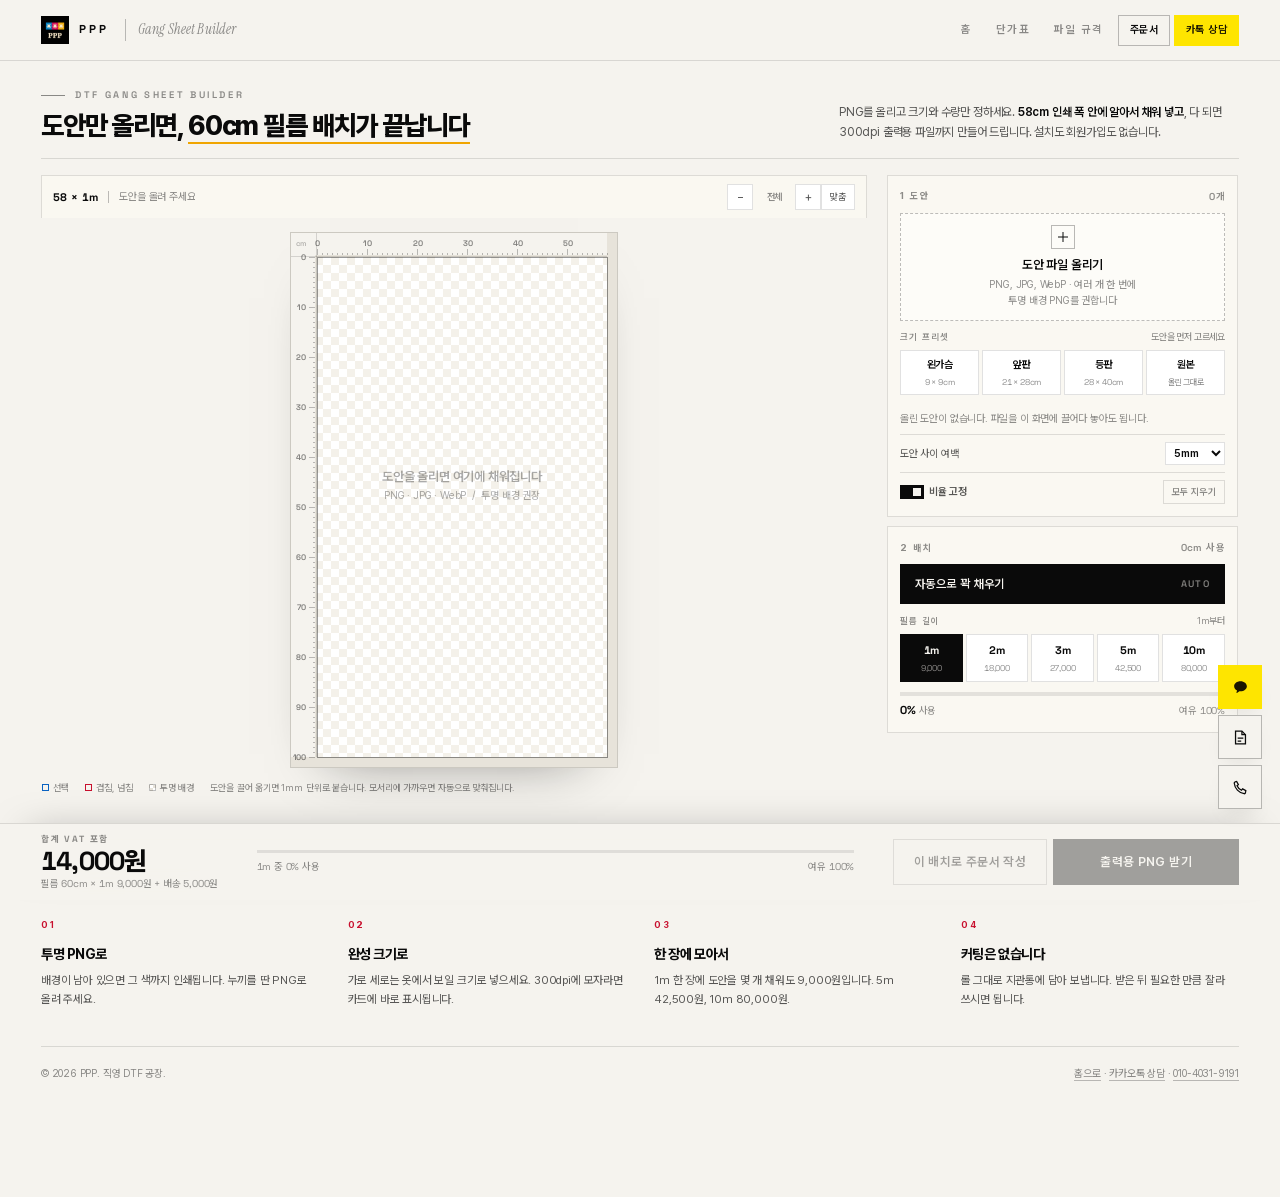
==== builder.html @ 61d05943 "PPP 홈페이지와 60cm 갱시트 빌더" ====
<!DOCTYPE html>
<html lang="ko">
<head>
<meta charset="utf-8">
<meta name="viewport" content="width=device-width, initial-scale=1, viewport-fit=cover">
<title>PPP 갱시트 빌더 | 도안 올리고 60cm × 1m DTF 갱시트 바로 만들기</title>
<meta name="description" content="도안 PNG를 올리면 60cm 풀폭 1m 안에 자동으로 채워 배치하고, 300dpi 출력용 파일까지 바로 만들어 줍니다. 설치도 회원가입도 없이 브라우저에서 끝납니다.">
<meta name="theme-color" content="#F5F3EE">
<meta property="og:title" content="PPP 갱시트 빌더 | 도안만 올리면 60cm 필름 배치가 끝납니다">
<meta property="og:description" content="60cm × 1m 갱시트를 브라우저에서 직접 배치하고 300dpi 출력 파일로 내려받으세요.">
<meta property="og:type" content="website">
<link rel="stylesheet" href="assets/fonts.css">
<link rel="stylesheet" href="assets/order.css">
<style>
@font-face{
  font-family:'Pretendard Variable';
  src:url('assets/PretendardVariable.woff2') format('woff2-variations');
  font-weight:45 920;font-style:normal;font-display:swap;
}
:root{
  --ink:#0A0A0A;
  --paper:#F5F3EE;
  --card:#FAF8F2;
  --ink-70:rgba(10,10,10,.68);
  --ink-50:rgba(10,10,10,.46);
  --ink-30:rgba(10,10,10,.28);
  --line:rgba(10,10,10,.12);
  --line-strong:rgba(10,10,10,.26);
  --blue:#0A63C2;
  --red:#C8102E;
  --yellow:#F0A500;
  --ok:#17B26A;
  --pad:clamp(16px,3.2vw,44px);
}
*{box-sizing:border-box}
html{-webkit-text-size-adjust:100%}
body{
  margin:0;background:var(--paper);color:var(--ink);
  font-family:"Pretendard Variable",Pretendard,"Noto Sans KR","Apple SD Gothic Neo",-apple-system,BlinkMacSystemFont,system-ui,sans-serif;
  font-weight:400;font-size:15.5px;line-height:1.7;letter-spacing:-.012em;
  word-break:keep-all;overflow-wrap:break-word;-webkit-font-smoothing:antialiased;
  padding-bottom:96px;
}
img{max-width:100%;display:block}
a{color:inherit;text-decoration:none}
button{font:inherit;color:inherit;background:none;border:0;cursor:pointer;padding:0}
h1,h2,h3,h4,p,dl,dd,figure{margin:0}
::selection{background:var(--yellow);color:var(--ink)}
.wrap{width:100%;max-width:1560px;margin:0 auto;padding-inline:var(--pad)}
.mono{font-variant-numeric:tabular-nums;font-feature-settings:"tnum" 1}

/* ---------- header ---------- */
.hd{position:sticky;top:0;z-index:50;background:rgba(245,243,238,.94);backdrop-filter:blur(20px) saturate(150%);border-bottom:1px solid var(--line)}
.hd-in{display:flex;align-items:center;gap:14px;height:60px}
.brand{display:flex;align-items:center;gap:10px;flex:0 0 auto}
.brand img{width:28px;height:28px}
.brand b{font-size:11.5px;font-weight:700;letter-spacing:.22em}
.brand .tag{font-size:9.5px;font-weight:600;letter-spacing:.22em;text-transform:uppercase;color:var(--ink-50);padding-left:12px;margin-left:6px;border-left:1px solid var(--line-strong)}
.hd-nav{margin-left:auto;display:flex;align-items:center;gap:4px}
.hd-nav a.nv{font-size:11px;font-weight:600;letter-spacing:.12em;color:var(--ink-50);padding:8px 10px;transition:color .15s}
.hd-nav a.nv:hover{color:var(--ink)}
.btn{display:inline-flex;align-items:center;justify-content:center;gap:7px;height:40px;padding:0 17px;font-size:12px;font-weight:600;letter-spacing:.03em;border:1px solid transparent;background:none;transition:background .18s,border-color .18s,color .18s,transform .12s;white-space:nowrap}
.btn:active{transform:translateY(1px)}
.btn-dark{background:var(--ink);color:var(--paper)}
.btn-dark:hover{background:#26262a}
.btn-line{border-color:var(--line-strong)}
.btn-line:hover{border-color:var(--ink)}
.btn-kakao{background:#FEE500;color:#191600}
.btn-kakao:hover{filter:brightness(.96)}
.btn-sm{height:31px;padding:0 11px;font-size:10.5px;letter-spacing:.04em}
.btn[disabled]{opacity:.36;cursor:not-allowed}
.btn[disabled]:hover{background:var(--ink)}

/* ---------- head ---------- */
.bld{padding-block:clamp(14px,2.2vw,26px) 0}
.bld-head{display:grid;grid-template-columns:minmax(0,1fr) minmax(0,400px);gap:clamp(14px,2vw,40px);align-items:end;padding-bottom:clamp(10px,1.4vw,16px);border-bottom:1px solid var(--line)}
.bh-r{font-size:12px;line-height:1.6;color:var(--ink-70)}
.bh-r b{font-weight:600;color:var(--ink)}
.eyebrow{display:flex;align-items:center;gap:10px;font-size:9.5px;font-weight:600;letter-spacing:.26em;text-transform:uppercase;color:var(--ink-50)}
.eyebrow::before{content:"";width:24px;height:1px;background:var(--ink-50)}
h1{font-size:clamp(20px,2.1vw,28px);line-height:1.18;letter-spacing:-.042em;font-weight:800;margin-top:7px}
h1 em{font-style:normal;border-bottom:2px solid var(--yellow);padding-bottom:1px}

/* meta strip */
.facts{display:flex;flex-wrap:wrap;gap:0;border-bottom:1px solid var(--line)}
.facts div{padding:7px 20px 7px 0;margin-right:20px;border-right:1px solid var(--line);display:flex;align-items:baseline;gap:7px}
.facts div:last-child{border-right:0;margin-right:0;padding-right:0}
.facts dt{font-size:9px;font-weight:600;letter-spacing:.18em;text-transform:uppercase;color:var(--ink-50)}
.facts dd{font-size:11.5px;font-weight:600;letter-spacing:-.01em}

/* ---------- grid ---------- */
.bld-grid{display:grid;grid-template-columns:minmax(0,1fr) 352px;gap:clamp(12px,1.6vw,22px);padding-top:clamp(10px,1.4vw,16px);align-items:start}

/* ---------- rail ---------- */
.rail{position:sticky;top:70px;max-height:calc(100vh - 156px);overflow-y:auto;overscroll-behavior:contain;display:grid;gap:9px;padding-right:1px;scrollbar-width:thin}
.rail::-webkit-scrollbar{width:4px}
.rail::-webkit-scrollbar-thumb{background:var(--line-strong)}
.card{background:var(--card);border:1px solid var(--line);padding:12px}
.card-h{display:flex;align-items:center;justify-content:space-between;gap:8px;margin-bottom:8px}
.card-h h2{font-size:9.5px;font-weight:700;letter-spacing:.22em;text-transform:uppercase;color:var(--ink-50)}
.card-h .n{font-size:10px;font-weight:600;color:var(--ink-50);letter-spacing:.04em;font-variant-numeric:tabular-nums}

/* dropzone */
.drop{display:block;border:1px dashed var(--line-strong);background:rgba(255,255,255,.45);padding:11px 12px;text-align:center;cursor:pointer;transition:border-color .18s,background .18s}
.drop:hover,.drop.over{border-color:var(--ink);background:#fff}
.drop .ico{width:24px;height:24px;margin:0 auto 5px;position:relative;border:1px solid var(--ink-30)}
.drop .ico::before,.drop .ico::after{content:"";position:absolute;background:var(--ink)}
.drop .ico::before{left:50%;top:6px;bottom:6px;width:1px;transform:translateX(-50%)}
.drop .ico::after{top:50%;left:6px;right:6px;height:1px;transform:translateY(-50%)}
.drop b{display:block;font-size:12.5px;font-weight:600;letter-spacing:-.015em}
.drop span{display:block;font-size:10.5px;color:var(--ink-50);margin-top:2px;line-height:1.5}

/* presets */
.presets{margin-top:8px}
.presets .pl{display:flex;align-items:center;justify-content:space-between;margin-bottom:5px}
.presets .pl span{font-size:9px;font-weight:600;letter-spacing:.14em;text-transform:uppercase;color:var(--ink-50)}
.presets .pl em{font-style:normal;font-size:9.5px;color:var(--ink-50)}
.pgrid{display:grid;grid-template-columns:repeat(4,1fr);gap:3px}
.pbtn{border:1px solid var(--line);background:#fff;padding:5px 3px;text-align:center;transition:border-color .15s,background .15s,color .15s}
.pbtn:hover{border-color:var(--ink)}
.pbtn b{display:block;font-size:10.5px;font-weight:600;letter-spacing:-.03em}
.pbtn em{display:block;font-style:normal;font-size:8.5px;color:var(--ink-50);font-variant-numeric:tabular-nums;margin-top:1px;letter-spacing:-.02em}
.pbtn[aria-pressed="true"]{border-color:var(--ink);background:var(--ink);color:var(--paper)}
.pbtn[aria-pressed="true"] em{color:rgba(245,243,238,.55)}

/* item list */
.items{display:grid;gap:5px;margin-top:8px}
.it{border:1px solid var(--line);background:#fff;padding:6px;display:grid;grid-template-columns:42px minmax(0,1fr);gap:7px;cursor:pointer;transition:border-color .15s,box-shadow .15s}
.it:hover{border-color:var(--line-strong)}
.it.on{border-color:var(--ink);box-shadow:inset 0 0 0 1px var(--ink)}
.it-thumb{width:42px;height:42px;border:1px solid var(--line);display:grid;place-items:center;overflow:hidden;background-color:#fff;background-image:
  linear-gradient(45deg,#F1EEE7 25%,transparent 25%,transparent 75%,#F1EEE7 75%),
  linear-gradient(45deg,#F1EEE7 25%,#fff 25%,#fff 75%,#F1EEE7 75%);
  background-size:10px 10px;background-position:0 0,5px 5px}
.it-thumb img{max-width:100%;max-height:100%;object-fit:contain}
.it-body{min-width:0}
.it-name{display:flex;align-items:center;gap:5px;min-width:0}
.it-name b{font-size:11.5px;font-weight:600;white-space:nowrap;overflow:hidden;text-overflow:ellipsis;min-width:0;letter-spacing:-.015em}
.dpi{flex:0 0 auto;font-size:8.5px;font-weight:700;letter-spacing:.02em;padding:1px 3px;font-variant-numeric:tabular-nums}
.dpi.g{background:rgba(23,178,106,.13);color:#0B7A47}
.dpi.y{background:rgba(240,165,0,.18);color:#7A5200}
.dpi.r{background:rgba(200,16,46,.1);color:#9C0C24}
.it-row{display:flex;align-items:center;gap:3px;margin-top:4px}
.nf{width:38px;height:20px;border:0;border-bottom:1px dashed var(--line-strong);background:transparent;text-align:center;font:inherit;font-size:11px;font-weight:600;font-variant-numeric:tabular-nums;color:var(--ink);padding:0;-moz-appearance:textfield;transition:border-color .15s,background .15s}
.nf:focus{outline:0;border-bottom:1px solid var(--ink);background:#fff}
.nf::-webkit-outer-spin-button,.nf::-webkit-inner-spin-button{-webkit-appearance:none;margin:0}
.it-row .u{font-size:8.5px;color:var(--ink-50);margin:0 1px}
.it-row .x{font-size:9px;color:var(--ink-30);margin:0 2px}
.ib{width:22px;height:22px;display:grid;place-items:center;color:var(--ink-50);font-size:12px;line-height:1;transition:color .15s}
.ib:hover{color:var(--ink)}
.qs{display:inline-flex;align-items:center;margin-left:auto;border:1px solid var(--line);background:#fff}
.qs button{width:20px;height:20px;display:grid;place-items:center;color:var(--ink-50);font-size:12px;line-height:1}
.qs button:hover{color:var(--ink);background:var(--paper)}
.qs .nf{width:24px;border:0;height:20px;border-radius:0}
.it-del{color:var(--ink-30);font-size:13px;line-height:1;margin-left:4px;transition:color .15s}
.it-del:hover{color:var(--red)}
.empty-none{font-size:10.5px;color:var(--ink-50);line-height:1.55;margin-top:8px}

/* settings row */
.srow{display:flex;align-items:center;justify-content:space-between;gap:8px;margin-top:7px;padding-top:7px;border-top:1px solid var(--line);font-size:10.5px;color:var(--ink-70)}
.srow select{font:inherit;font-size:10.5px;font-weight:600;border:1px solid var(--line);background:#fff;padding:3px 4px;color:var(--ink)}
.sw{display:inline-flex;align-items:center;gap:5px;font-size:10.5px;font-weight:600;color:var(--ink-70);cursor:pointer;user-select:none}
.sw input{appearance:none;width:24px;height:14px;border:1px solid var(--line-strong);background:#fff;position:relative;cursor:pointer;transition:background .18s,border-color .18s;margin:0}
.sw input::after{content:"";position:absolute;left:2px;top:2px;width:8px;height:8px;background:var(--ink-30);transition:transform .18s,background .18s}
.sw input:checked{border-color:var(--ink);background:var(--ink)}
.sw input:checked::after{background:var(--paper);transform:translateX(10px)}

/* nest */
.act{display:grid;gap:5px}
.act .btn{width:100%;height:40px;font-size:12px}
.btn-nest{background:var(--ink);color:var(--paper);justify-content:space-between;padding:0 14px}
.btn-nest:hover{background:#26262a}
.btn-nest span{font-size:9.5px;font-weight:600;letter-spacing:.14em;color:rgba(245,243,238,.5)}
.alert{border-left:2px solid var(--red);background:rgba(200,16,46,.05);padding:7px 9px;font-size:10.5px;line-height:1.5;color:var(--ink-70);margin-top:7px;display:none}
.alert.on{display:block}
.alert b{color:var(--red);font-weight:700}

/* length */
.lens-h{display:flex;align-items:baseline;justify-content:space-between;margin:9px 0 5px}
.lens-h span{font-size:9px;font-weight:600;letter-spacing:.14em;text-transform:uppercase;color:var(--ink-50)}
.lens-h em{font-style:normal;font-size:9.5px;color:var(--ink-50)}
.lens{display:grid;grid-template-columns:repeat(5,1fr);gap:3px}
.len{border:1px solid var(--line);background:#fff;padding:6px 1px 5px;text-align:center;transition:border-color .15s,background .15s,color .15s;position:relative}
.len:hover{border-color:var(--ink)}
.len b{display:block;font-size:11px;font-weight:700;letter-spacing:-.02em}
.len em{display:block;font-style:normal;font-size:8.5px;color:var(--ink-50);margin-top:1px;font-variant-numeric:tabular-nums;letter-spacing:-.02em}
.len[aria-pressed="true"]{border-color:var(--ink);background:var(--ink);color:var(--paper)}
.len[aria-pressed="true"] em{color:rgba(245,243,238,.55)}
.len .dot{position:absolute;top:3px;right:3px;width:4px;height:4px;background:var(--blue);display:none}
.len.rec .dot{display:block}
.len[aria-pressed="true"] .dot{background:#8CC0F5}

/* gauge */
.gauge{margin-top:10px}
.gauge .bar{height:4px;background:rgba(10,10,10,.09);position:relative;overflow:hidden}
.gauge .bar i{position:absolute;left:0;top:0;bottom:0;background:var(--ink);transition:width .35s cubic-bezier(.2,.7,.2,1),background .3s}
.gauge .bar i.warn{background:var(--red)}
.gauge .lb{display:flex;justify-content:space-between;align-items:baseline;margin-top:5px;font-size:10px;color:var(--ink-50);font-variant-numeric:tabular-nums}
.gauge .lb b{font-size:11.5px;font-weight:700;color:var(--ink);letter-spacing:-.01em}

/* ---------- stage ---------- */
.stage-col{min-width:0}
.stage-bar{display:flex;align-items:center;gap:10px;padding:8px 11px;border:1px solid var(--line);border-bottom:0;background:rgba(250,248,242,.94);flex-wrap:wrap;position:sticky;top:60px;z-index:20;backdrop-filter:blur(12px)}
.stage-bar .dim{font-size:11px;font-weight:700;letter-spacing:.03em;font-variant-numeric:tabular-nums}
.stage-bar .sep{width:1px;height:12px;background:var(--line-strong)}
.stage-bar .sel{font-size:10.5px;color:var(--ink-50);font-variant-numeric:tabular-nums;white-space:nowrap;overflow:hidden;text-overflow:ellipsis;max-width:46%}
.zoom{margin-left:auto;display:flex;align-items:center;gap:0}
.zoom button{width:26px;height:26px;border:1px solid var(--line);background:#fff;font-size:12px;line-height:1;display:grid;place-items:center;color:var(--ink-70);transition:border-color .15s,color .15s}
.zoom button:hover{border-color:var(--ink);color:var(--ink)}
.zoom .zt{font-size:9.5px;font-weight:600;color:var(--ink-50);min-width:42px;text-align:center;font-variant-numeric:tabular-nums}
.zoom .fit{width:auto;padding:0 7px;font-size:9.5px;letter-spacing:.06em}
.stage-band{display:flex;justify-content:center;min-width:0;padding:14px 0 6px}
.stage-wrap{position:relative;border:1px solid var(--line);background:#E7E3DA;overflow:auto;max-height:clamp(360px, calc(100vh - 350px), 780px);max-width:100%;min-width:0;scrollbar-width:thin;box-shadow:0 26px 54px -40px rgba(10,10,10,.55)}
.stage-wrap::-webkit-scrollbar{width:6px;height:6px}
.stage-wrap::-webkit-scrollbar-thumb{background:rgba(10,10,10,.2)}
#cv{display:block;touch-action:none;cursor:default}
.stage-foot{display:flex;gap:16px;flex-wrap:wrap;padding:7px 1px 0;font-size:9.5px;color:var(--ink-50);line-height:1.5;letter-spacing:.01em}
.stage-foot i{display:inline-block;width:7px;height:7px;margin-right:4px;vertical-align:0;border:1.5px solid var(--blue)}
.stage-foot i.b{border-color:var(--red)}
.stage-foot i.c{background-color:#fff;background-image:linear-gradient(45deg,#E7E3DA 25%,transparent 25%,transparent 75%,#E7E3DA 75%),linear-gradient(45deg,#E7E3DA 25%,#fff 25%,#fff 75%,#E7E3DA 75%);background-size:6px 6px;background-position:0 0,3px 3px;border:1px solid var(--line-strong)}

/* ---------- how ---------- */
.how{border-top:1px solid var(--line);margin-top:clamp(24px,3.4vw,44px);padding-block:clamp(22px,3vw,38px)}
.how-grid{display:grid;grid-template-columns:repeat(4,1fr);gap:clamp(14px,2.2vw,34px);margin-top:16px}
.how article .n{font-size:9px;font-weight:700;letter-spacing:.22em;color:var(--red)}
.how h3{font-size:14px;font-weight:700;letter-spacing:-.03em;margin:7px 0 4px}
.how p{font-size:11.5px;color:var(--ink-70);line-height:1.62}
.ft{border-top:1px solid var(--line);padding-block:18px;display:flex;justify-content:space-between;gap:14px;flex-wrap:wrap;font-size:10.5px;color:var(--ink-50)}
.ft a{border-bottom:1px solid var(--line-strong)}

/* ---------- bottom bar ---------- */
.bottombar{position:fixed;left:0;right:0;bottom:0;z-index:60;background:rgba(245,243,238,.96);backdrop-filter:blur(20px) saturate(150%);border-top:1px solid var(--line);box-shadow:0 -14px 40px -30px rgba(10,10,10,.5)}
.bb-in{display:grid;grid-template-columns:auto minmax(140px,1fr) auto;gap:clamp(14px,3vw,44px);align-items:center;height:76px}
.bb-price{display:grid;gap:0;min-width:0}
.bb-price .lbl{font-size:9px;font-weight:700;letter-spacing:.2em;text-transform:uppercase;color:var(--ink-50)}
.bb-price strong{font-size:26px;font-weight:800;letter-spacing:-.045em;line-height:1.05;font-variant-numeric:tabular-nums}
.bb-price .sub{font-size:10px;color:var(--ink-50);font-variant-numeric:tabular-nums;white-space:nowrap;overflow:hidden;text-overflow:ellipsis}
.bb-gauge .bar{height:3px;background:rgba(10,10,10,.09);position:relative;overflow:hidden}
.bb-gauge .bar i{position:absolute;left:0;top:0;bottom:0;background:var(--ink);transition:width .35s cubic-bezier(.2,.7,.2,1),background .3s}
.bb-gauge .bar i.warn{background:var(--red)}
.bb-gauge .lb{display:flex;justify-content:space-between;gap:8px;margin-top:5px;font-size:10px;color:var(--ink-50);font-variant-numeric:tabular-nums}
.bb-gauge .lb b{color:var(--ink);font-weight:700}
.bb-act{display:flex;gap:6px}
.bb-act .btn-up{display:none;border:1px solid var(--line-strong);background:#fff}
.bb-act .btn{height:46px;padding:0 20px;font-size:12.5px}
.bb-act .btn-dark{min-width:186px}

/* toast / veil */
.toast{position:fixed;left:50%;bottom:96px;transform:translate(-50%,14px);background:var(--ink);color:var(--paper);font-size:12px;font-weight:600;padding:10px 18px;opacity:0;pointer-events:none;transition:opacity .22s,transform .22s;z-index:90;max-width:calc(100vw - 32px);text-align:center;line-height:1.5}
.toast.on{opacity:1;transform:translate(-50%,0)}
.veil{position:fixed;inset:0;background:rgba(245,243,238,.84);backdrop-filter:blur(4px);z-index:95;display:none;place-items:center}
.veil.on{display:grid}
.veil .b{text-align:center;max-width:300px;padding:0 20px}
.veil .b b{display:block;font-size:14px;font-weight:700;letter-spacing:-.02em}
.veil .b span{display:block;font-size:11px;color:var(--ink-50);margin-top:5px;line-height:1.6}
.spin{width:26px;height:26px;border:2px solid var(--line-strong);border-top-color:var(--ink);border-radius:50%;margin:0 auto 12px;animation:sp .8s linear infinite}
@keyframes sp{to{transform:rotate(360deg)}}

@media (max-width:1180px){
  .bld-grid{grid-template-columns:1fr}
  .rail{position:static;max-height:none;overflow:visible;order:2;grid-template-columns:1fr 1fr;align-items:start}
  .stage-col{order:1}
  .stage-bar{position:static;backdrop-filter:none}
  .how-grid{grid-template-columns:repeat(2,1fr)}
  .bb-in{grid-template-columns:auto 1fr auto}
}
@media (max-width:820px){
  body{padding-bottom:88px;font-size:15px}
  .hd-in{height:52px;gap:6px}
  .brand img{width:24px;height:24px}
  .brand .tag{display:none}
  .hd-nav a.nv{display:none}
  .hd-nav .btn-line{display:none}
  h1{font-size:clamp(20px,5.6vw,26px);margin-top:6px}
  .bld-head{grid-template-columns:1fr;gap:7px}
  .bh-r{font-size:11.5px;line-height:1.6}
  .eyebrow{font-size:9px;letter-spacing:.22em}
  .rail{grid-template-columns:1fr;gap:8px}
  .stage-band{padding:8px 0 4px}
  .stage-wrap{max-height:52vh}
  .how-grid{grid-template-columns:1fr;gap:14px}
  .bb-in{height:auto;grid-template-columns:1fr;gap:5px;padding-block:8px}
  .bb-price{display:flex;align-items:baseline;gap:9px}
  .bb-price .lbl{padding-bottom:1px}
  .bb-price strong{font-size:20px}
  .bb-price .sub{display:none}
  .bb-gauge{order:2}
  .bb-gauge .bar{height:2px}
  .bb-gauge .lb{margin-top:3px;font-size:9px}
  .bb-act{order:3;display:grid;grid-template-columns:1fr 1fr 1fr;gap:5px}
  .bb-act .btn{height:40px;padding:0 4px;font-size:11px;letter-spacing:-.01em}
  .bb-act .btn-dark{min-width:0}
  .bb-act .btn-up{display:inline-flex}
  .toast{bottom:112px}
}
@media (prefers-reduced-motion:reduce){*{animation:none!important;transition:none!important}}

/* ---------- type: Pretendard + Space Grotesk + Instrument Serif ---------- */
.brand b,.eyebrow,.stage-bar .dim,.zoom .zt,.dpi,.pbtn em,.len b,.len em,.it-row .nf,
.bb-price strong,.bb-price .sub,.bb-price .lbl,.gauge .lb,.gauge .lb b,.bb-gauge .lb,
.card-h .n,.btn-nest span,.sum .tot span,.kv b,.dim,.mono{
  font-family:'Space Grotesk','Pretendard Variable',Pretendard,sans-serif;
  font-feature-settings:"tnum" 1;
}
.brand b{font-weight:700;letter-spacing:.26em}
.brand .tag{
  font-family:'Instrument Serif',Georgia,serif;font-style:italic;font-weight:400;
  font-size:13.5px;letter-spacing:.01em;text-transform:none;color:var(--ink-50);
}
.eyebrow{letter-spacing:.28em}
.bb-price strong,.sum .tot strong{letter-spacing:-.03em}
</style>
</head>
<body>

<header class="hd">
  <div class="wrap hd-in">
    <a class="brand" href="index.html" aria-label="PPP 홈으로">
      <img src="assets/logo.png" alt="PPP 로고" width="28" height="28">
      <b>PPP</b>
      <span class="tag">Gang Sheet Builder</span>
    </a>
    <nav class="hd-nav">
      <a class="nv" href="index.html">홈</a>
      <a class="nv" href="index.html#price">단가표</a>
      <a class="nv" href="index.html#files">파일 규격</a>
      <a class="btn btn-line btn-sm" href="https://naver.me/FORU0hO2" target="_blank" rel="noopener">주문서</a>
      <a class="btn btn-kakao btn-sm" href="https://pf.kakao.com/_HxhwvX/chat" target="_blank" rel="noopener">카톡 상담</a>
    </nav>
  </div>
</header>

<main class="wrap bld">
  <div class="bld-head">
    <div>
      <div class="eyebrow">DTF Gang Sheet Builder</div>
      <h1>도안만 올리면, <em>60cm 필름 배치가 끝납니다</em></h1>
    </div>
    <p class="bh-r">PNG를 올리고 크기와 수량만 정하세요. <b>58cm 인쇄 폭 안에 알아서 채워 넣고</b>, 다 되면 300dpi 출력용 파일까지 만들어 드립니다. 설치도 회원가입도 없습니다.</p>
  </div>


  <div class="bld-grid">
    <!-- ============ STAGE ============ -->
    <section class="stage-col" aria-label="갱시트 배치 화면">
      <div class="stage-bar">
        <span class="dim mono" id="bar-dim">58 × 100cm</span>
        <span class="sep"></span>
        <span class="sel" id="bar-sel">도안을 올려 주세요</span>
        <div class="zoom">
          <button type="button" data-zoom="out" aria-label="축소">−</button>
          <span class="zt" id="zoom-t">전체</span>
          <button type="button" data-zoom="in" aria-label="확대">+</button>
          <button type="button" data-zoom="fit" class="fit" aria-label="전체 보기">맞춤</button>
        </div>
      </div>
      <div class="stage-band">
        <div class="stage-wrap" id="stage">
          <canvas id="cv" width="800" height="600"></canvas>
        </div>
      </div>
      <div class="stage-foot">
        <span><i></i>선택</span>
        <span><i class="b"></i>겹침, 넘침</span>
        <span><i class="c"></i>투명 배경</span>
        <span>도안을 끌어 옮기면 1mm 단위로 붙습니다. 모서리에 가까우면 자동으로 맞춰집니다.</span>
      </div>
    </section>

    <!-- ============ RAIL ============ -->
    <aside class="rail">
      <div class="card">
        <div class="card-h"><h2>1 도안</h2><span class="n" id="cnt">0개</span></div>
        <label class="drop" id="drop" for="file">
          <span class="ico"></span>
          <b>도안 파일 올리기</b>
          <span>PNG, JPG, WebP · 여러 개 한 번에<br>투명 배경 PNG를 권합니다</span>
          <input type="file" id="file" accept="image/png,image/jpeg,image/webp" multiple hidden>
        </label>

        <div class="presets">
          <div class="pl"><span>크기 프리셋</span><em id="pre-hint">도안을 먼저 고르세요</em></div>
          <div class="pgrid" id="presets">
            <button type="button" class="pbtn" data-p="9,9"><b>왼가슴</b><em>9 × 9cm</em></button>
            <button type="button" class="pbtn" data-p="21,28"><b>앞판</b><em>21 × 28cm</em></button>
            <button type="button" class="pbtn" data-p="28,40"><b>등판</b><em>28 × 40cm</em></button>
            <button type="button" class="pbtn" data-p="orig"><b>원본</b><em>올린 그대로</em></button>
          </div>
        </div>

        <div class="items" id="items"></div>
        <p class="empty-none" id="empty-none">올린 도안이 없습니다. 파일을 이 화면에 끌어다 놓아도 됩니다.</p>

        <div class="srow">
          <span>도안 사이 여백</span>
          <select id="gap">
            <option value="0">0mm</option>
            <option value="2">2mm</option>
            <option value="5" selected>5mm</option>
            <option value="10">10mm</option>
          </select>
        </div>
        <div class="srow">
          <label class="sw"><input type="checkbox" id="lock" checked> 비율 고정</label>
          <button type="button" class="btn btn-sm" id="btn-clear" style="height:24px;padding:0 8px;font-size:9.5px;color:var(--ink-50);border:1px solid var(--line)">모두 지우기</button>
        </div>
      </div>

      <div class="card">
        <div class="card-h"><h2>2 배치</h2><span class="n" id="use-t">0cm 사용</span></div>
        <div class="act">
          <button type="button" class="btn btn-nest" id="btn-nest">자동으로 꽉 채우기 <span>AUTO</span></button>
        </div>
        <div class="alert" id="alert"></div>

        <div class="lens-h"><span>필름 길이</span><em>1m부터</em></div>
        <div class="lens" id="lens"></div>

        <div class="gauge">
          <div class="bar"><i id="meter-i" style="width:0%"></i></div>
          <div class="lb"><span id="g-use"><b>0%</b> 사용</span><span id="g-room">여유 100%</span></div>
        </div>
      </div>
    </aside>
  </div>

  <section class="how">
    <div class="eyebrow">Before you upload</div>
    <div class="how-grid">
      <article><span class="n">01</span><h3>투명 PNG로</h3><p>배경이 남아 있으면 그 색까지 인쇄됩니다. 누끼를 딴 PNG로 올려 주세요.</p></article>
      <article><span class="n">02</span><h3>완성 크기로</h3><p>가로 세로는 옷에서 보일 크기로 넣으세요. 300dpi에 모자라면 카드에 바로 표시됩니다.</p></article>
      <article><span class="n">03</span><h3>한 장에 모아서</h3><p>1m 한 장에 도안을 몇 개 채워도 9,000원입니다. 5m 42,500원, 10m 80,000원.</p></article>
      <article><span class="n">04</span><h3>커팅은 없습니다</h3><p>롤 그대로 지관통에 담아 보냅니다. 받은 뒤 필요한 만큼 잘라 쓰시면 됩니다.</p></article>
    </div>
  </section>

  <footer class="ft">
    <span>© 2026 PPP. 직영 DTF 공장.</span>
    <span><a href="index.html">홈으로</a> · <a href="https://pf.kakao.com/_HxhwvX/chat" target="_blank" rel="noopener">카카오톡 상담</a> · <a href="tel:01040319191">010-4031-9191</a></span>
  </footer>
</main>

<div class="bottombar">
  <div class="wrap bb-in">
    <div class="bb-price">
      <span class="lbl">합계 VAT 포함</span>
      <strong id="bb-total" class="mono">14,000원</strong>
      <span class="sub" id="bb-sub">필름 60cm × 1m 9,000원 + 배송 5,000원</span>
    </div>
    <div class="bb-gauge">
      <div class="bar"><i id="bb-meter" style="width:0%"></i></div>
      <div class="lb"><span id="bb-use">0% 사용</span><span id="bb-room">여유 100%</span></div>
    </div>
    <div class="bb-act">
      <button type="button" class="btn btn-up" id="btn-up">도안 올리기</button>
      <button type="button" class="btn btn-line" id="btn-order" disabled>이 배치로 주문서 작성</button>
      <button type="button" class="btn btn-dark" id="btn-dl" disabled>출력용 PNG 받기</button>
    </div>
  </div>
</div>

<div class="toast" id="toast"></div>
<div class="veil" id="veil"><div class="b"><div class="spin"></div><b id="veil-t">출력 파일을 만드는 중</b><span id="veil-s">잠시만 기다려 주세요</span></div></div>

<script>
(function(){
"use strict";

/* ---------- 상수 ---------- */
var SHEET_W = 580;          // 인쇄 폭 mm
var MARGIN  = 5;            // 사방 여백 mm
var LENS    = [1000,2000,3000,5000,10000];
var SHIP    = 5000;
var NAVER   = "https://naver.me/FORU0hO2";

var GX = 26, GY = 24, PAD_R = 10, PAD_B = 10;

/* ---------- 상태 ---------- */
var st = {
  len: 1000,
  gap: 5,
  lock: true,
  zoom: 1,
  sel: null,        // 선택된 배치 index
  items: [],        // {id,name,url,img,pxW,pxH,w,h,qty}
  pl: []            // {iid,x,y,rot}
};
var uid = 1;

/* ---------- DOM ---------- */
var $ = function(id){ return document.getElementById(id); };
var cv = $('cv'), g = cv.getContext('2d');
var stage = $('stage');
var dpr = Math.min(2, window.devicePixelRatio || 1);

/* ---------- 유틸 ---------- */
function won(n){ return Math.round(n).toLocaleString('ko-KR') + '원'; }
function cm(mm){ var v = Math.round(mm)/10; return (v%1===0 ? String(v) : v.toFixed(1)); }
function esc(s){ return String(s).replace(/[&<>"']/g, function(c){ return ({'&':'&amp;','<':'&lt;','>':'&gt;','"':'&quot;',"'":'&#39;'})[c]; }); }
function clamp(v,a,b){ return v<a?a:(v>b?b:v); }
function byId(id){ for(var i=0;i<st.items.length;i++){ if(st.items[i].id===id) return st.items[i]; } return null; }
function pad2(n){ return n<10?'0'+n:''+n; }
function today(){ var d=new Date(); return ''+d.getFullYear()+pad2(d.getMonth()+1)+pad2(d.getDate()); }

var toastT;
function toast(msg){
  var t=$('toast'); t.textContent=msg; t.classList.add('on');
  clearTimeout(toastT); toastT=setTimeout(function(){ t.classList.remove('on'); },2600);
}

function pw(p){ var it=byId(p.iid); if(!it) return 0; return p.rot ? it.h : it.w; }
function ph(p){ var it=byId(p.iid); if(!it) return 0; return p.rot ? it.w : it.h; }

/* 사이트 계산기와 같은 가격식 */
function filmPrice(q){
  if(q<=0) return 0;
  var base = Math.floor(q/10)*80000;
  var rem = q%10;
  if(rem>=5){ base += 42500; rem -= 5; }
  base += rem*9000;
  return Math.min(base, 80000*Math.ceil(q/10));
}

/* ---------- 파일 ---------- */
var fileInput = $('file'), drop = $('drop');

fileInput.addEventListener('change', function(e){ handleFiles(e.target.files); fileInput.value=''; });
drop.addEventListener('dragover', function(e){ e.preventDefault(); drop.classList.add('over'); });
drop.addEventListener('dragleave', function(){ drop.classList.remove('over'); });
drop.addEventListener('drop', function(e){
  e.preventDefault(); drop.classList.remove('over');
  if(e.dataTransfer && e.dataTransfer.files) handleFiles(e.dataTransfer.files);
});
['dragover','drop'].forEach(function(ev){
  stage.addEventListener(ev, function(e){
    e.preventDefault();
    if(ev==='drop' && e.dataTransfer && e.dataTransfer.files) handleFiles(e.dataTransfer.files);
  });
});

function handleFiles(list){
  if(!list || !list.length) return;
  var files = Array.prototype.slice.call(list).filter(function(f){ return /^image\/(png|jpeg|webp)$/.test(f.type); });
  if(!files.length){ toast('PNG, JPG, WebP 파일만 올릴 수 있습니다'); return; }
  var pending = files.length, last = null;
  files.forEach(function(f){
    addFile(f, function(it){ if(it) last = it; if(--pending===0) afterAdd(last); });
  });
}

function addFile(file, done){
  var url = URL.createObjectURL(file);
  var img = new Image();
  img.onload = function(){
    var pxW = img.naturalWidth, pxH = img.naturalHeight;
    if(!pxW || !pxH){ URL.revokeObjectURL(url); done(null); return; }
    var w = pxW/300*25.4, h = pxH/300*25.4;      // 300dpi 기준 실크기
    var maxW = 500, maxH = 900;
    if(w>maxW){ h = h*maxW/w; w = maxW; }
    if(h>maxH){ w = w*maxH/h; h = maxH; }
    if(w<10){ var k=10/w; w=10; h=h*k; }
    if(h<10){ var k2=10/h; h=10; w=w*k2; }
    var it = {
      id:'i'+(uid++), name:file.name || '도안',
      url:url, img:img, pxW:pxW, pxH:pxH,
      w: Math.round(w*10)/10, h: Math.round(h*10)/10,
      qty:1
    };
    st.items.push(it);
    addPlacements(it,1);
    done(it);
  };
  img.onerror = function(){ URL.revokeObjectURL(url); toast('읽을 수 없는 파일이 있습니다'); done(null); };
  img.src = url;
}

function afterAdd(last){
  if(last){
    var pick = st.items[st.items.length-1] || last;
    for(var i=0;i<st.pl.length;i++){ if(st.pl[i].iid===pick.id){ st.sel = i; break; } }
  }
  layoutNew();
  renderAll();
  if(last) toast(last.name + ' · ' + cm(last.w) + '×' + cm(last.h) + 'cm로 올렸습니다');
}

function addPlacements(it, n){
  for(var i=0;i<n;i++){
    var spot = findSpot(it.w, it.h, st.gap);
    st.pl.push({ iid:it.id, x:spot.x, y:spot.y, rot:0 });
  }
}

function layoutNew(){
  var used = usedLen();
  var need = LENS.filter(function(L){ return L>=used-0.5; })[0];
  if(need && need>st.len){ st.len = need; }
}

/* ---------- 자리 계산 ---------- */
function collides(x,y,w,h,gap){
  for(var i=0;i<st.pl.length;i++){
    var p = st.pl[i];
    if(x < p.x + pw(p) + gap - 0.01 && x + w + gap - 0.01 > p.x &&
       y < p.y + ph(p) + gap - 0.01 && y + h + gap - 0.01 > p.y) return true;
  }
  return false;
}

function findSpot(w,h,gap){
  var step = 5, tries = 0;
  var maxY = Math.max(st.len - MARGIN - h, MARGIN);
  for(var y=MARGIN; y<=maxY; y+=step){
    for(var x=MARGIN; x<=SHEET_W-MARGIN-w+0.01; x+=step){
      if(++tries>5000) break;
      if(!collides(x,y,w,h,gap)) return {x:x,y:y};
    }
    if(tries>5000) break;
  }
  var bottom = MARGIN;
  for(var k=0;k<st.pl.length;k++){ bottom = Math.max(bottom, st.pl[k].y + ph(st.pl[k]) + gap); }
  return { x: MARGIN, y: Math.max(bottom, st.len + 6) };
}

/* ---------- 자동 배치 (MaxRects BSSF) ---------- */
function sortList(list, mode){
  list.sort(function(a,b){
    if(mode === 'height'){
      var hd = Math.max(b.w,b.h) - Math.max(a.w,a.h);
      if(Math.abs(hd) > 0.001) return hd;
      return (b.w*b.h) - (a.w*a.h);
    }
    if(mode === 'width'){
      var wd = b.w - a.w;
      if(Math.abs(wd) > 0.001) return wd;
      return (b.w*b.h) - (a.w*a.h);
    }
    var ad = (b.w*b.h) - (a.w*a.h);
    if(Math.abs(ad) > 0.001) return ad;
    return Math.max(b.w,b.h) - Math.max(a.w,a.h);
  });
}

function packAll(list, W, gap, mode){
  var free = [{x:0,y:0,w:W+gap,h:30000}];
  var out = [];
  sortList(list, mode || 'area');
  for(var i=0;i<list.length;i++){
    var it = list[i], best = null;
    var opts = [[it.w+gap, it.h+gap, 0]];
    if(Math.abs(it.w-it.h)>0.05) opts.push([it.h+gap, it.w+gap, 1]);
    for(var f=0;f<free.length;f++){
      var fr = free[f];
      for(var o=0;o<opts.length;o++){
        var ow = opts[o][0], oh = opts[o][1];
        if(ow <= fr.w+0.001 && oh <= fr.h+0.001){
          var dw = fr.w-ow, dh = fr.h-oh;
          var ss = Math.min(dw,dh), ls = Math.max(dw,dh);
          if(!best || ss < best.ss-0.001 ||
             (Math.abs(ss-best.ss)<=0.001 && ls < best.ls-0.001) ||
             (Math.abs(ss-best.ss)<=0.001 && Math.abs(ls-best.ls)<=0.001 && fr.y < best.node.y-0.001)){
            best = {node:{x:fr.x,y:fr.y,w:ow,h:oh}, rot:opts[o][2], ss:ss, ls:ls};
          }
        }
      }
    }
    if(!best){ out.push({ref:it.ref, x:null, y:null, rot:0}); continue; }
    out.push({ref:it.ref, x:best.node.x, y:best.node.y, rot:best.rot});
    var n = best.node, next = [];
    for(var q=0;q<free.length;q++){
      var r = free[q];
      if(n.x >= r.x+r.w-0.001 || n.x+n.w <= r.x+0.001 || n.y >= r.y+r.h-0.001 || n.y+n.h <= r.y+0.001){ next.push(r); continue; }
      if(n.x > r.x+0.001) next.push({x:r.x, y:r.y, w:n.x-r.x, h:r.h});
      if(n.x+n.w < r.x+r.w-0.001) next.push({x:n.x+n.w, y:r.y, w:(r.x+r.w)-(n.x+n.w), h:r.h});
      if(n.y > r.y+0.001) next.push({x:r.x, y:r.y, w:r.w, h:n.y-r.y});
      if(n.y+n.h < r.y+r.h-0.001) next.push({x:r.x, y:n.y+n.h, w:r.w, h:(r.y+r.h)-(n.y+n.h)});
    }
    var keep = [];
    for(var a=0;a<next.length;a++){
      var ra = next[a];
      if(ra.w<=0.5 || ra.h<=0.5) continue;
      var contained = false;
      for(var b=0;b<next.length;b++){
        if(a===b) continue;
        var rb = next[b];
        if(rb.w<=0.5 || rb.h<=0.5) continue;
        if(ra.x >= rb.x-0.001 && ra.y >= rb.y-0.001 && ra.x+ra.w <= rb.x+rb.w+0.001 && ra.y+ra.h <= rb.y+rb.h+0.001){
          if(ra.x===rb.x && ra.y===rb.y && ra.w===rb.w && ra.h===rb.h && a>b) continue;
          contained = true; break;
        }
      }
      if(!contained) keep.push(ra);
    }
    free = keep;
  }
  return out;
}

function nest(){
  if(!st.pl.length){ toast('먼저 도안을 올려 주세요'); return; }
  var gap = st.gap, W = SHEET_W - MARGIN*2;
  var list = st.pl.map(function(p,i){
    var it = byId(p.iid);
    return { ref:i, w:(p.rot? it.h : it.w), h:(p.rot? it.w : it.h) };
  });
  var res = null, bestScore = Infinity;
  ['area','height','width'].forEach(function(mode){
    var trial = packAll(list.map(function(o){ return {ref:o.ref, w:o.w, h:o.h}; }), W, gap, mode);
    var bottom = 0, failed = 0;
    trial.forEach(function(t, idx){
      if(t.x === null){ failed++; return; }
      var o = list[idx];
      var hh = (t.rot ? o.w : o.h);
      bottom = Math.max(bottom, t.y + hh);
    });
    var score = failed*1e6 + bottom;
    if(score < bestScore){ bestScore = score; res = trial; }
  });
  var maxB = 0, over = [];

  res.forEach(function(r){
    var p = st.pl[r.ref];
    if(r.x===null){ over.push(r.ref); return; }
    p.x = r.x + MARGIN; p.y = r.y + MARGIN; p.rot = r.rot;
    maxB = Math.max(maxB, p.y + ph(p));
  });

  var oy = Math.max(maxB + (over.length?6:0), MARGIN);
  over.forEach(function(i){
    var p = st.pl[i];
    p.x = MARGIN; p.y = oy; p.rot = 0;
    oy += ph(p) + gap;
  });

  var used = over.length ? oy : Math.ceil((maxB + MARGIN)*10)/10;
  var need = LENS.filter(function(L){ return L >= used-0.5; })[0];
  if(need && need > st.len) st.len = need;

  st.sel = null;
  renderAll();
  stage.scrollTop = 0;
  if(used > st.len) toast('도안이 ' + cm(used) + 'cm 필요합니다. 더 긴 길이를 고르세요');
  else toast('자동 배치 완료. ' + Math.round(used/st.len*100) + '%를 채웠습니다');
}

/* ---------- 계산 ---------- */
function usedLen(){
  var m = 0;
  for(var i=0;i<st.pl.length;i++) m = Math.max(m, st.pl[i].y + ph(st.pl[i]));
  return m + (st.pl.length?MARGIN:0);
}
function overflowCount(){
  var n = 0;
  for(var i=0;i<st.pl.length;i++) if(st.pl[i].y + ph(st.pl[i]) > st.len + 0.6) n++;
  return n;
}
function overlapSet(){
  var s = {};
  for(var i=0;i<st.pl.length;i++){
    for(var j=i+1;j<st.pl.length;j++){
      var a=st.pl[i], b=st.pl[j];
      if(a.x < b.x+pw(b)-0.5 && a.x+pw(a)-0.5 > b.x && a.y < b.y+ph(b)-0.5 && a.y+ph(a)-0.5 > b.y){ s[i]=1; s[j]=1; }
    }
  }
  return s;
}

/* ---------- 캔버스 ---------- */
var checkPat = (function(){
  var c = document.createElement('canvas');
  c.width = 16; c.height = 16;
  var x = c.getContext('2d');
  x.fillStyle = '#FFFFFF'; x.fillRect(0,0,16,16);
  x.fillStyle = '#F4F1EA'; x.fillRect(0,0,8,8); x.fillRect(8,8,8,8);
  return c;
})();

function totalMM(){
  var m = st.len;
  for(var i=0;i<st.pl.length;i++) m = Math.max(m, st.pl[i].y + ph(st.pl[i]) + 8);
  return m;
}

function fitScale(){
  var band = stage.parentElement;
  var availW = (band.clientWidth || 900) - GX - PAD_R - 4;
  var boxH = parseFloat(getComputedStyle(stage).maxHeight) || 600;
  var availH = boxH - GY - PAD_B - 16;
  var sw = availW / SHEET_W;
  var sh = availH / st.len;
  var s = Math.min(sw, sh);
  if(SHEET_W*s < 280) s = sw;
  return Math.max(0.02, s);
}

function draw(){
  var s = fitScale() * st.zoom;
  var total = totalMM();
  var cssW = Math.round(GX + SHEET_W*s + PAD_R);
  var cssH = Math.round(GY + total*s + PAD_B);

  if(cv.width !== Math.round(cssW*dpr) || cv.height !== Math.round(cssH*dpr)){
    cv.width = Math.round(cssW*dpr);
    cv.height = Math.round(cssH*dpr);
  }
  cv.style.width = cssW+'px';
  cv.style.height = cssH+'px';

  g.setTransform(dpr,0,0,dpr,0,0);
  g.clearRect(0,0,cssW,cssH);
  g.fillStyle = '#E7E3DA';
  g.fillRect(0,0,cssW,cssH);

  var X = function(mm){ return GX + mm*s; };
  var Y = function(mm){ return GY + mm*s; };

  /* 종이 + 체커보드 */
  g.save();
  g.beginPath(); g.rect(X(0), Y(0), SHEET_W*s, st.len*s); g.clip();
  g.fillStyle = g.createPattern(checkPat, 'repeat');
  g.fillRect(X(0), Y(0), SHEET_W*s, st.len*s);
  g.restore();

  /* 격자 (확대했을 때만) */
  if(s*10 >= 9){
    g.strokeStyle = 'rgba(10,10,10,.05)';
    g.lineWidth = 1;
    g.beginPath();
    for(var x=50; x<SHEET_W; x+=50){ var px=Math.round(X(x))+.5; g.moveTo(px,Y(0)); g.lineTo(px,Y(st.len)); }
    for(var y=50; y<st.len; y+=50){ var py=Math.round(Y(y))+.5; g.moveTo(X(0),py); g.lineTo(X(SHEET_W),py); }
    g.stroke();
  }

  drawRuler(s, total);

  /* 넘침 영역 */
  if(total > st.len + 0.5){
    var ovTop = Y(st.len);
    g.save();
    g.beginPath(); g.rect(GX, ovTop, SHEET_W*s, (total-st.len)*s); g.clip();
    g.fillStyle = 'rgba(200,16,46,.05)';
    g.fillRect(GX, ovTop, SHEET_W*s, (total-st.len)*s);
    g.strokeStyle = 'rgba(200,16,46,.14)';
    g.beginPath();
    for(var d=-400; d<SHEET_W*s; d+=12){ g.moveTo(GX+d, ovTop+(total-st.len)*s); g.lineTo(GX+d+(total-st.len)*s, ovTop); }
    g.stroke();
    g.restore();
  }

  /* 테두리 */
  g.strokeStyle = 'rgba(10,10,10,.42)';
  g.lineWidth = 1;
  g.strokeRect(Math.round(X(0))+.5, Math.round(Y(0))+.5, Math.round(SHEET_W*s), Math.round(st.len*s));

  /* 도안 */
  var ovl = overlapSet();
  for(var i=0;i<st.pl.length;i++){
    var p = st.pl[i], it = byId(p.iid);
    if(!it) continue;
    var w = pw(p)*s, h = ph(p)*s, px = X(p.x), py = Y(p.y);
    if(w < 1 || h < 1) continue;

    g.save();
    g.beginPath(); g.rect(px, py, w, h); g.clip();
    drawImg(g, it.img, px, py, w, h, p.rot);
    g.restore();

    var sel = st.sel === i;
    var bad = ovl[i] || (p.y + ph(p) > st.len + 0.6);

    g.strokeStyle = sel ? '#0A63C2' : (bad ? '#C8102E' : 'rgba(10,10,10,.2)');
    g.lineWidth = sel ? 2 : 1;
    if(!sel && bad) g.setLineDash([4,3]);
    g.strokeRect(Math.round(px)+.5, Math.round(py)+.5, Math.round(w), Math.round(h));
    g.setLineDash([]);

    if(sel){
      var hs = 5;
      g.fillStyle = '#0A63C2';
      [[px,py],[px+w,py],[px,py+h],[px+w,py+h]].forEach(function(c){
        g.fillRect(c[0]-hs/2, c[1]-hs/2, hs, hs);
      });
    }

    if(w > 54 && h > 18){
      var label = (i+1) + '  ' + cm(it.w) + '×' + cm(it.h);
      g.font = '600 9px "Space Grotesk","Pretendard Variable",Pretendard,sans-serif';
      var tw = Math.min(g.measureText(label).width + 8, w);
      g.fillStyle = sel ? 'rgba(10,99,194,.94)' : 'rgba(10,10,10,.6)';
      g.fillRect(px, py, tw, 13);
      g.fillStyle = '#fff';
      g.textBaseline = 'middle';
      g.fillText(label, px+4, py+7, w-6);
      g.textBaseline = 'alphabetic';
    }
  }

  /* 빈 상태 */
  if(!st.pl.length){
    var cx = X(SHEET_W/2), cy = Y(st.len*0.44);
    g.fillStyle = 'rgba(10,10,10,.34)';
    g.textAlign = 'center'; g.textBaseline = 'middle';
    g.font = '600 13px "Pretendard Variable",Pretendard,sans-serif';
    g.fillText('도안을 올리면 여기에 채워집니다', cx, cy);
    g.font = '400 10.5px "Pretendard Variable",Pretendard,sans-serif';
    g.fillText('PNG · JPG · WebP  /  투명 배경 권장', cx, cy+19);
    g.textAlign = 'left'; g.textBaseline = 'alphabetic';
  }
}

function drawRuler(s, total){
  var X = function(mm){ return GX + mm*s; };
  var Y = function(mm){ return GY + mm*s; };
  g.fillStyle = '#F5F3EE';
  g.fillRect(0, 0, GX + SHEET_W*s, GY-2);
  g.fillRect(0, 0, GX-2, total*s + GY);
  g.strokeStyle = 'rgba(10,10,10,.14)';
  g.lineWidth = 1;
  g.beginPath(); g.moveTo(0, Math.round(GY-1.5)+.5); g.lineTo(GX+SHEET_W*s, Math.round(GY-1.5)+.5); g.stroke();
  g.beginPath(); g.moveTo(Math.round(GX-1.5)+.5, 0); g.lineTo(Math.round(GX-1.5)+.5, Y(total)); g.stroke();

  var major = s*100 >= 40 ? 100 : (s*500 >= 40 ? 500 : 1000);
  var minor = major/10;
  g.strokeStyle = 'rgba(10,10,10,.26)';
  g.beginPath();
  for(var m=0; m<=SHEET_W+0.01; m+=minor){
    if(m % major !== 0 && s*minor < 4) continue;
    var px = Math.round(X(m))+.5, big = (m % major === 0);
    g.moveTo(px, GY-2); g.lineTo(px, GY-(big?8:4));
  }
  for(var n=0; n<=total+0.01; n+=minor){
    if(n % major !== 0 && s*minor < 4) continue;
    var py = Math.round(Y(n))+.5, big2 = (n % major === 0);
    g.moveTo(GX-2, py); g.lineTo(GX-(big2?8:4), py);
  }
  g.stroke();

  g.fillStyle = 'rgba(10,10,10,.5)';
  g.font = '600 8px "Space Grotesk","Pretendard Variable",Pretendard,sans-serif';
  g.textBaseline = 'alphabetic'; g.textAlign = 'center';
  for(var a=0; a<=SHEET_W+0.01; a+=major) g.fillText(String(a/10), Math.round(X(a))+.5, GY-11);
  g.textAlign = 'right'; g.textBaseline = 'middle';
  for(var b=0; b<=total+0.01; b+=major) g.fillText(String(b/10), GX-11, Math.round(Y(b))+.5);
  g.textAlign = 'left'; g.textBaseline = 'alphabetic';
  g.fillStyle = 'rgba(10,10,10,.3)';
  g.font = '500 7.5px "Space Grotesk","Pretendard Variable",Pretendard,sans-serif';
  g.fillText('cm', 5, GY-11);
}

function drawImg(ctx, img, x, y, w, h, rot){
  if(!img) return;
  try{
    if(rot){
      ctx.save();
      ctx.translate(x+w, y);
      ctx.rotate(Math.PI/2);
      ctx.drawImage(img, 0, 0, h, w);
      ctx.restore();
    } else {
      ctx.drawImage(img, x, y, w, h);
    }
  }catch(e){}
}

/* ---------- 캔버스 조작 ---------- */
function ptMM(e){
  var r = cv.getBoundingClientRect();
  var s = fitScale()*st.zoom;
  return { x:(e.clientX - r.left - GX)/(s||1), y:(e.clientY - r.top - GY)/(s||1) };
}
function hit(p){
  for(var i=st.pl.length-1;i>=0;i--){
    var q = st.pl[i];
    if(p.x>=q.x && p.x<=q.x+pw(q) && p.y>=q.y && p.y<=q.y+ph(q)) return i;
  }
  return -1;
}
var drag = null;

cv.addEventListener('pointerdown', function(e){
  var p = ptMM(e), i = hit(p);
  if(i<0){ st.sel=null; renderRail(); draw(); updateBar(); return; }
  st.sel = i;
  var q = st.pl[i];
  drag = { i:i, dx:p.x-q.x, dy:p.y-q.y };
  cv.setPointerCapture(e.pointerId);
  cv.style.cursor = 'grabbing';
  renderRail(); draw(); updateBar();
  e.preventDefault();
});

cv.addEventListener('pointermove', function(e){
  if(!drag){
    cv.style.cursor = hit(ptMM(e))>=0 ? 'grab' : 'default';
    return;
  }
  var p = ptMM(e), q = st.pl[drag.i];
  var w = pw(q), h = ph(q);
  var nx = Math.round(p.x - drag.dx), ny = Math.round(p.y - drag.dy);
  if(nx < 3) nx = 0;
  if(Math.abs(nx + w - SHEET_W) < 3) nx = SHEET_W - w;
  if(ny < 3) ny = 0;
  if(Math.abs(ny + h - st.len) < 3) ny = st.len - h;
  q.x = clamp(nx, 0, Math.max(0, SHEET_W-w));
  q.y = clamp(ny, 0, Math.max(0, st.len-h));
  draw(); updateSummary(); updateBar();
});

function endDrag(){ if(!drag) return; drag=null; cv.style.cursor='default'; updateSummary(); }
cv.addEventListener('pointerup', endDrag);
cv.addEventListener('pointercancel', endDrag);

document.addEventListener('keydown', function(e){
  if(st.sel===null) return;
  if(document.activeElement && /INPUT|TEXTAREA|SELECT/.test(document.activeElement.tagName)) return;
  if(e.key==='Delete' || e.key==='Backspace'){ e.preventDefault(); removePlacement(st.sel); return; }
  var q = st.pl[st.sel];
  if(!q) return;
  var d = e.shiftKey ? 10 : 1, moved = false;
  if(e.key==='ArrowLeft'){ q.x = clamp(q.x-d,0,SHEET_W-pw(q)); moved=true; }
  if(e.key==='ArrowRight'){ q.x = clamp(q.x+d,0,SHEET_W-pw(q)); moved=true; }
  if(e.key==='ArrowUp'){ q.y = clamp(q.y-d,0,st.len-ph(q)); moved=true; }
  if(e.key==='ArrowDown'){ q.y = clamp(q.y+d,0,st.len-ph(q)); moved=true; }
  if(moved){ e.preventDefault(); draw(); updateSummary(); updateBar(); }
});

/* ---------- 조작 ---------- */
function removePlacement(i){
  var p = st.pl[i];
  if(!p) return;
  var it = byId(p.iid);
  st.pl.splice(i,1);
  if(it) it.qty = st.pl.filter(function(q){ return q.iid===it.id; }).length;
  st.sel = null;
  renderAll();
}
function removeItem(id){
  st.pl = st.pl.filter(function(p){ return p.iid!==id; });
  var it = byId(id);
  if(it && it.url) URL.revokeObjectURL(it.url);
  st.items = st.items.filter(function(i){ return i.id!==id; });
  st.sel = null;
  renderAll();
}
function rotateItem(id){
  var it = byId(id);
  if(!it) return;
  st.pl.forEach(function(p){
    if(p.iid!==id) return;
    var cx = p.x + pw(p)/2, cy = p.y + ph(p)/2;
    p.rot = p.rot ? 0 : 1;
    p.x = clamp(Math.round(cx - pw(p)/2), 0, Math.max(0, SHEET_W-pw(p)));
    p.y = clamp(Math.round(cy - ph(p)/2), 0, Math.max(0, st.len-ph(p)));
  });
  draw(); updateSummary(); updateRailItems();
}
function setQty(id, n){
  var it = byId(id);
  if(!it) return;
  n = clamp(Math.round(n)||1, 1, 100);
  var have = st.pl.filter(function(p){ return p.iid===id; });
  if(n > have.length){
    for(var i=have.length;i<n;i++){
      var spot = findSpot(it.w, it.h, st.gap);
      st.pl.push({ iid:id, x:spot.x, y:spot.y, rot:0 });
    }
  } else if(n < have.length){
    var drop = have.slice(n);
    st.pl = st.pl.filter(function(p){ return drop.indexOf(p)<0; });
    if(st.sel!==null && st.sel>=st.pl.length) st.sel=null;
  }
  it.qty = n;
  layoutNew();
  draw(); updateSummary(); updateRailItems(); renderLens(); updateBar();
}
function applyPreset(w,h){
  if(st.sel===null || !st.pl[st.sel]){ toast('크기를 바꿀 도안을 먼저 골라 주세요'); return; }
  var it = byId(st.pl[st.sel].iid);
  if(!it) return;
  if(w==='orig'){
    var nw = it.pxW/300*25.4, nh = it.pxH/300*25.4;
    var maxW=500, maxH=900;
    if(nw>maxW){ nh=nh*maxW/nw; nw=maxW; }
    if(nh>maxH){ nw=nw*maxH/nh; nh=maxH; }
    it.w = Math.round(nw*10)/10; it.h = Math.round(nh*10)/10;
  } else {
    it.w = w*10; it.h = h*10;
  }
  draw(); updateSummary(); updateRailItems(); renderLens(); updateBar();
  toast(it.name + ' · ' + cm(it.w) + '×' + cm(it.h) + 'cm');
}

/* ---------- 레일 ---------- */
function dpiInfo(it){
  var d = it.pxW / (it.w/25.4);
  if(d >= 285) return {t:'300dpi', c:'g'};
  if(d >= 150) return {t:Math.round(d)+'dpi', c:'y'};
  return {t:Math.round(d)+'dpi', c:'r'};
}

function renderItems(){
  $('items').innerHTML = st.items.map(function(it){
    var di = dpiInfo(it);
    var on = (st.sel!==null && st.pl[st.sel] && st.pl[st.sel].iid===it.id) ? ' on' : '';
    return '<div class="it'+on+'" data-id="'+it.id+'">'
      + '<div class="it-thumb"><img src="'+it.url+'" alt=""></div>'
      + '<div class="it-body">'
        + '<div class="it-name"><b title="'+esc(it.name)+'">'+esc(it.name)+'</b><span class="dpi '+di.c+'">'+di.t+'</span><button type="button" class="it-del" data-act="del" data-id="'+it.id+'" title="이 도안 빼기">×</button></div>'
        + '<div class="it-row">'
          + '<input class="nf" type="number" step="0.1" min="0.5" max="58" value="'+cm(it.w)+'" data-f="w" data-id="'+it.id+'" aria-label="가로 cm">'
          + '<span class="x">×</span>'
          + '<input class="nf" type="number" step="0.1" min="0.5" max="1000" value="'+cm(it.h)+'" data-f="h" data-id="'+it.id+'" aria-label="세로 cm">'
          + '<span class="u">cm</span>'
          + '<button type="button" class="ib" data-act="rot" data-id="'+it.id+'" title="90도 회전">⟳</button>'
          + '<span class="qs"><button type="button" data-act="minus" data-id="'+it.id+'" aria-label="한 장 줄이기">−</button>'
          + '<input class="nf" type="number" min="1" max="100" value="'+it.qty+'" data-f="q" data-id="'+it.id+'" aria-label="수량">'
          + '<button type="button" data-act="plus" data-id="'+it.id+'" aria-label="한 장 늘리기">+</button></span>'
        + '</div>'
      + '</div>'
    + '</div>';
  }).join('');
  $('cnt').textContent = st.items.length + '개';
  $('empty-none').style.display = st.items.length ? 'none' : 'block';
  var on = st.sel!==null && st.pl[st.sel];
  $('pre-hint').textContent = on ? (byId(st.pl[st.sel].iid).name.slice(0,14)) : '도안을 먼저 고르세요';
}

function renderLens(){
  var need = usedLen();
  var rec = LENS.filter(function(L){ return L >= need-0.5; })[0];
  $('lens').innerHTML = LENS.map(function(L){
    var q = L/1000;
    return '<button type="button" class="len'+(rec===L&&st.pl.length?' rec':'')+'" data-len="'+L+'" aria-pressed="'+(L===st.len)+'">'
      + '<span class="dot"></span><b>'+q+'m</b><em>'+Math.round(filmPrice(q)).toLocaleString('ko-KR')+'</em></button>';
  }).join('');
}

function renderRail(){ renderItems(); renderLens(); updateSummary(); updateBar(); }
function renderAll(){ renderRail(); draw(); }

function updateRailItems(){
  st.items.forEach(function(it){
    var row = document.querySelector('.it[data-id="'+it.id+'"]');
    if(!row) return;
    var wi = row.querySelector('[data-f="w"]'), hi = row.querySelector('[data-f="h"]'), qi = row.querySelector('[data-f="q"]');
    if(wi && document.activeElement!==wi) wi.value = cm(it.w);
    if(hi && document.activeElement!==hi) hi.value = cm(it.h);
    if(qi && document.activeElement!==qi) qi.value = it.qty;
    var badge = row.querySelector('.dpi');
    if(badge){ var d = dpiInfo(it); badge.className = 'dpi '+d.c; badge.textContent = d.t; }
  });
}

/* ---------- 이벤트 ---------- */
$('items').addEventListener('click', function(e){
  var b = e.target.closest('button');
  if(b){
    var act = b.getAttribute('data-act'), id = b.getAttribute('data-id');
    if(act==='del'){ removeItem(id); return; }
    if(act==='rot'){ rotateItem(id); return; }
    if(act==='plus' || act==='minus'){
      var it = byId(id); if(!it) return;
      setQty(id, it.qty + (act==='plus'?1:-1));
      return;
    }
  }
  var row = e.target.closest('.it');
  if(row && !/INPUT/.test(e.target.tagName)){
    var iid = row.getAttribute('data-id');
    for(var i=0;i<st.pl.length;i++){ if(st.pl[i].iid===iid){ st.sel=i; break; } }
    renderItems(); draw(); updateBar();
  }
});

$('items').addEventListener('input', function(e){
  var inp = e.target;
  if(!inp || inp.tagName!=='INPUT') return;
  var id = inp.getAttribute('data-id'), f = inp.getAttribute('data-f');
  var it = byId(id); if(!it) return;
  var v = parseFloat(inp.value);
  if(f==='q'){ if(!isNaN(v)) setQty(id, v); return; }
  if(isNaN(v) || v<=0) return;
  var aspect = it.pxW/it.pxH;
  if(f==='w'){
    it.w = Math.round(clamp(v,0.5,58)*10);
    if(st.lock) it.h = Math.round(it.w/aspect);
  } else {
    it.h = Math.round(clamp(v,0.5,1000)*10);
    if(st.lock) it.w = Math.round(it.h*aspect);
  }
  updateRailItems();
  draw(); updateSummary(); updateBar();
});

$('items').addEventListener('change', function(e){
  var inp = e.target;
  if(inp && inp.tagName==='INPUT' && inp.getAttribute('data-f')==='q') setQty(inp.getAttribute('data-id'), parseFloat(inp.value));
});

$('presets').addEventListener('click', function(e){
  var b = e.target.closest('.pbtn');
  if(!b) return;
  var p = b.getAttribute('data-p');
  var arr = p.split(',');
  applyPreset(p==='orig' ? 'orig' : parseFloat(arr[0]), p==='orig'?0:parseFloat(arr[1]));
  Array.prototype.forEach.call(this.querySelectorAll('.pbtn'), function(x){ x.setAttribute('aria-pressed','false'); });
});

$('lens').addEventListener('click', function(e){
  var b = e.target.closest('.len');
  if(!b) return;
  st.len = parseInt(b.getAttribute('data-len'),10);
  renderLens(); draw(); updateSummary(); updateBar();
});

$('gap').addEventListener('change', function(){ st.gap = parseFloat(this.value)||0; });
$('lock').addEventListener('change', function(){ st.lock = this.checked; });

$('btn-nest').addEventListener('click', nest);
$('btn-clear').addEventListener('click', function(){
  if(!st.items.length) return;
  if(!confirm('올린 도안을 모두 지울까요?')) return;
  st.items.forEach(function(it){ if(it.url) URL.revokeObjectURL(it.url); });
  st.items = []; st.pl = []; st.sel = null;
  renderAll();
});

document.querySelector('.zoom').addEventListener('click', function(e){
  var b = e.target.closest('button');
  if(!b) return;
  var z = b.getAttribute('data-zoom');
  if(z==='in') st.zoom = clamp(st.zoom*1.3, 0.4, 6);
  if(z==='out') st.zoom = clamp(st.zoom/1.3, 0.4, 6);
  if(z==='fit') st.zoom = 1;
  draw(); updateZoomLabel();
});
function updateZoomLabel(){
  var t = Math.round(st.zoom*100);
  $('zoom-t').textContent = t===100 ? '전체' : '×'+(t/100).toFixed(2).replace(/0$/,'');
}

/* ---------- 요약 ---------- */
function updateSummary(){
  var meters = st.len/1000;
  var film = filmPrice(meters), total = film + SHIP;
  $('bb-total').textContent = won(total);
  $('bb-sub').textContent = '필름 60cm × ' + meters + 'm ' + won(film) + ' + 배송 ' + won(SHIP);
  $('bar-dim').textContent = '58 × ' + meters + 'm';

  var used = Math.min(usedLen(), st.len);
  var pct = Math.round(clamp(used/st.len, 0, 1)*100);
  $('use-t').textContent = cm(usedLen()) + 'cm 사용';
  $('g-use').innerHTML = '<b>'+pct+'%</b> 사용';
  $('g-room').textContent = '여유 ' + (100-pct) + '%';
  $('bb-use').textContent = meters + 'm 중 ' + pct + '% 사용';
  $('bb-room').textContent = pct>=100 ? '가득 참' : '여유 ' + (100-pct) + '%';

  var over = overflowCount();
  var warn = over>0 || usedLen() > st.len+0.5;
  $('meter-i').className = warn ? 'warn' : '';
  $('bb-meter').className = warn ? 'warn' : '';
  var w = pct + '%';
  $('meter-i').style.width = w;
  $('bb-meter').style.width = w;

  var a = $('alert');
  if(over > 0){
    a.innerHTML = '<b>' + over + '개가 ' + meters + 'm를 넘습니다.</b> 더 긴 길이를 고르거나 도안을 줄여 주세요.';
    a.classList.add('on');
  } else if(st.pl.length && usedLen() > st.len - MARGIN - 1){
    a.innerHTML = '<b>거의 꽉 찼습니다.</b> 한 장 더 넣으려면 2m를 고르세요.';
    a.classList.add('on');
  } else { a.classList.remove('on'); }

  var has = st.pl.length > 0;
  $('btn-dl').disabled = !has;
  $('btn-order').disabled = !has;
}

function updateBar(){
  if(st.sel!==null && st.pl[st.sel]){
    var p = st.pl[st.sel], it = byId(p.iid);
    $('bar-sel').textContent = it.name + '  ' + cm(pw(p)) + ' × ' + cm(ph(p)) + 'cm  @ ' + cm(p.x) + ', ' + cm(p.y);
  } else {
    $('bar-sel').textContent = st.pl.length ? st.pl.length + '개 배치됨' : '도안을 올려 주세요';
  }
}

function orderText(){
  var meters = st.len/1000, film = filmPrice(meters), total = film+SHIP;
  var l = [];
  l.push('[PPP 60cm 갱시트 주문]');
  l.push('규격 60cm × ' + meters + 'm (인쇄 폭 58cm)');
  l.push('필름 ' + won(film) + ' + 배송비 ' + won(SHIP) + ' = ' + won(total));
  l.push('도안 ' + st.items.length + '종 ' + st.pl.length + '개, 사용 길이 ' + cm(usedLen()) + 'cm');
  st.items.forEach(function(it,i){
    l.push((i+1) + ') ' + it.name + ' ' + cm(it.w) + '×' + cm(it.h) + 'cm ×' + it.qty + ' (' + dpiInfo(it).t + ')');
  });
  l.push('출력 파일 PPP_60cm_' + meters + 'm_' + today() + '.png 첨부');
  return l.join('\n');
}

/* ---------- 주문 ---------- */
function orderPayload(){
  var meters = st.len/1000, film = filmPrice(meters), total = film + SHIP;
  return {
    rows: [
      { k:'필름 60cm × ' + meters + 'm', v: won(film) },
      { k:'배송비', v: won(SHIP) },
      { k:'도안', v: st.items.length + '종 ' + st.pl.length + '개' },
      { k:'사용 길이', v: cm(usedLen()) + 'cm / ' + cm(st.len) + 'cm' }
    ],
    total: total,
    meta: ['60cm × ' + meters + 'm', '인쇄 폭 58cm', '부가세 포함'],
    note: '커팅 없이 롤 그대로 지관통에 출고합니다. 아래 출력 파일을 함께 보내 주세요.',
    attach: 'PPP_60cm_' + meters + 'm_' + today() + '.png'
  };
}

$('btn-up').addEventListener('click', function(){ fileInput.click(); });

$('btn-order').addEventListener('click', function(){
  if(!st.pl.length){ toast('먼저 도안을 올려 주세요'); return; }
  if(window.PPPOrder){ window.PPPOrder.open(orderPayload()); }
  else { window.open(NAVER, '_blank', 'noopener'); }
});

function copyText(t){
  try{
    var ta = document.createElement('textarea');
    ta.value = t;
    ta.style.position='fixed'; ta.style.left='-9999px'; ta.style.top='0';
    document.body.appendChild(ta);
    ta.focus(); ta.select(); ta.setSelectionRange(0, ta.value.length);
    var ok = document.execCommand('copy');
    document.body.removeChild(ta);
    if(ok) return true;
  }catch(e){}
  try{ if(navigator.clipboard){ navigator.clipboard.writeText(t); return true; } }catch(e){}
  return false;
}

/* ---------- 출력 파일 ---------- */
function maxPixels(){
  var mobile = /Mobi|Android|iPhone|iPad/i.test(navigator.userAgent);
  return mobile ? 26e6 : 120e6;
}

$('btn-dl').addEventListener('click', function(){
  if(!st.pl.length) return;
  var btn = this;
  btn.disabled = true;
  $('veil').classList.add('on');
  $('veil-t').textContent = '출력 파일을 만드는 중';
  $('veil-s').textContent = cm(st.len) + 'cm 배치를 300dpi로 렌더링합니다';

  setTimeout(function(){
    try{
      var res = renderExport();
      res.canvas.toBlob(function(blob){
        if(!blob){
          $('veil').classList.remove('on'); btn.disabled=false;
          toast('파일을 만들지 못했습니다. 길이를 줄여 다시 시도해 주세요');
          return;
        }
        var name = 'PPP_60cm_' + (st.len/1000) + 'm_' + today() + '.png';
        var a = document.createElement('a');
        a.href = URL.createObjectURL(blob);
        a.download = name;
        document.body.appendChild(a);
        a.click();
        setTimeout(function(){ URL.revokeObjectURL(a.href); a.remove(); }, 4000);
        $('veil').classList.remove('on'); btn.disabled=false;
        toast(name + ' 저장 · ' + res.dpi + 'dpi · ' + (blob.size/1048576).toFixed(1) + 'MB');
      }, 'image/png');
    }catch(err){
      $('veil').classList.remove('on'); btn.disabled=false;
      toast('출력 파일을 만들지 못했습니다. 길이를 줄여 다시 시도해 주세요');
    }
  }, 60);
});

function renderExport(){
  var target = 300, k = target/25.4;
  var w = Math.round(SHEET_W*k), h = Math.round(st.len*k);
  var cap = maxPixels(), dpi = target;
  if(w*h > cap){
    var f = Math.sqrt(cap/(w*h));
    dpi = Math.max(100, Math.floor(target*f/10)*10);
    k = dpi/25.4;
    w = Math.round(SHEET_W*k); h = Math.round(st.len*k);
  }
  var c = document.createElement('canvas');
  c.width = w; c.height = h;
  var xg = c.getContext('2d');
  xg.imageSmoothingEnabled = true;
  xg.imageSmoothingQuality = 'high';

  for(var i=0;i<st.pl.length;i++){
    var p = st.pl[i], it = byId(p.iid);
    if(!it || !it.img) continue;
    if(p.y + ph(p) > st.len + 0.6 || p.y < -0.6) continue;   // 넘친 도안 제외
    drawImg(xg, it.img, p.x*k, p.y*k, pw(p)*k, ph(p)*k, p.rot);
  }
  return {canvas:c, dpi:dpi};
}

/* ---------- 리사이즈 ---------- */
var rt, lastW = 0;
function onResize(){
  var w = stage.parentElement.clientWidth;
  if(Math.abs(w - lastW) > 1){ lastW = w; draw(); }
}
window.addEventListener('resize', function(){
  clearTimeout(rt);
  rt = setTimeout(function(){ lastW = 0; onResize(); draw(); }, 120);
});
if(window.ResizeObserver) new ResizeObserver(onResize).observe(stage.parentElement);

/* ---------- 시작 ---------- */
renderRail();
updateZoomLabel();
draw();
if(document.fonts && document.fonts.ready){ document.fonts.ready.then(function(){ draw(); }); }
})();
</script>
<script src="assets/order.js" defer></script>
</body>
</html>
---- assets/fonts.css ----
/* PPP 타입 시스템: Pretendard(본문, SIL OFL) + Space Grotesk(영문/숫자, SIL OFL) + Instrument Serif(포인트, SIL OFL) */
@font-face{
  font-family:'Space Grotesk';
  src:url('fonts/space-grotesk-latin.woff2') format('woff2');
  font-weight:300 700;font-style:normal;font-display:swap;
}
@font-face{
  font-family:'Instrument Serif';
  src:url('fonts/instrument-serif-latin.woff2') format('woff2');
  font-weight:400;font-style:normal;font-display:swap;
}
@font-face{
  font-family:'Instrument Serif';
  src:url('fonts/instrument-serif-italic-latin.woff2') format('woff2');
  font-weight:400;font-style:italic;font-display:swap;
}
---- assets/order.css ----
/* ============================================================
   PPP 주문, 상담 공통 레이어
   index.html 과 builder.html 이 함께 씁니다.
   ============================================================ */

.ppFab{
  position:fixed;right:18px;z-index:80;
  bottom:calc(var(--ppp-fab-offset, 18px) + env(safe-area-inset-bottom));
  display:flex;flex-direction:column;align-items:flex-end;gap:6px;
  font-family:"Pretendard Variable",Pretendard,"Noto Sans KR","Apple SD Gothic Neo",-apple-system,BlinkMacSystemFont,system-ui,sans-serif;
  letter-spacing:-.01em;
}
.ppFab a{
  display:inline-flex;align-items:center;gap:7px;height:38px;padding:0 14px;position:relative;
  background:#0A0A0A;color:#F5F3EE;font-size:11.5px;font-weight:600;letter-spacing:.02em;
  border:1px solid #0A0A0A;text-decoration:none;white-space:nowrap;
  box-shadow:0 10px 24px -18px rgba(10,10,10,.9);
  transition:background .16s,color .16s,border-color .16s,transform .16s;
}
.ppFab a:hover{background:#26262a;transform:translateY(-1px)}
.ppFab a svg{width:14px;height:14px;flex:0 0 auto}
.ppFab a.pp-kakao{background:#FEE500;color:#191600;border-color:#FEE500}
.ppFab a.pp-kakao:hover{filter:brightness(.96);background:#FEE500}
.ppFab a.pp-ghost{background:rgba(245,243,238,.96);color:#0A0A0A;border-color:rgba(10,10,10,.26);backdrop-filter:blur(10px)}
.ppFab a.pp-ghost:hover{background:#fff;border-color:#0A0A0A}
.ppFab-btn{
  display:none;align-items:center;gap:8px;height:50px;padding:0 16px;
  background:#0A0A0A;color:#F5F3EE;font-size:12.5px;font-weight:700;letter-spacing:.02em;
  border:0;cursor:pointer;box-shadow:0 16px 34px -20px rgba(10,10,10,.95);
}
.ppFab-btn svg{width:17px;height:17px}
.ppFab-menu{display:flex;flex-direction:column;align-items:flex-end;gap:6px}

@media (min-width:821px){
  .ppFab a{width:44px;height:44px;padding:0;justify-content:center;gap:0}
  .ppFab a svg{width:17px;height:17px}
  .ppFab a i{position:absolute;right:calc(100% + 8px);top:50%;transform:translateY(-50%) translateX(6px);
    opacity:0;pointer-events:none;background:#0A0A0A;color:#F5F3EE;font-style:normal;font-size:11px;font-weight:600;
    padding:6px 10px;white-space:nowrap;transition:opacity .16s,transform .16s;box-shadow:0 10px 24px -18px rgba(10,10,10,.9)}
  .ppFab a.pp-kakao i{background:#191600;color:#FEE500}
  .ppFab a:hover i{opacity:1;transform:translateY(-50%)}
}

@media (max-width:820px){
  .ppFab.ppFab-hide-m{display:none}
  .ppFab{bottom:calc(var(--ppp-fab-offset, 78px) + env(safe-area-inset-bottom))}
  .ppFab-menu{display:none}
  .ppFab.open .ppFab-menu{display:flex}
  .ppFab-btn{display:inline-flex}
}

/* ---------------- modal ---------------- */
.ppModal{
  position:fixed;inset:0;z-index:120;display:none;
  font-family:"Pretendard Variable",Pretendard,"Noto Sans KR","Apple SD Gothic Neo",-apple-system,BlinkMacSystemFont,system-ui,sans-serif;
  color:#0A0A0A;letter-spacing:-.012em;
}
.ppModal.on{display:block}
.ppModal-bg{position:absolute;inset:0;background:rgba(10,10,10,.58);backdrop-filter:blur(7px);animation:ppFade .2s ease}
.ppModal-box{
  position:relative;z-index:1;width:min(760px,calc(100% - 28px));max-height:calc(100vh - 40px);
  margin:20px auto;background:#F5F3EE;border:1px solid rgba(245,243,238,.14);
  box-shadow:0 40px 90px -50px rgba(0,0,0,.8);
  display:flex;flex-direction:column;overflow:hidden;
  animation:ppRise .26s cubic-bezier(.2,.7,.2,1);
}
@keyframes ppFade{from{opacity:0}to{opacity:1}}
@keyframes ppRise{from{opacity:0;transform:translateY(14px)}to{opacity:1;transform:none}}

.ppM-head{display:flex;align-items:flex-start;justify-content:space-between;gap:16px;padding:20px 22px 16px;border-bottom:1px solid rgba(10,10,10,.12)}
.ppM-eyebrow{display:block;font-size:9.5px;font-weight:700;letter-spacing:.26em;text-transform:uppercase;color:rgba(10,10,10,.46)}
.ppM-head h2{margin:6px 0 0;font-size:22px;font-weight:800;letter-spacing:-.045em;line-height:1.2}
.ppM-head p{margin:6px 0 0;font-size:11.5px;line-height:1.6;color:rgba(10,10,10,.62);max-width:46ch}
.ppM-x{flex:0 0 auto;width:30px;height:30px;display:grid;place-items:center;border:1px solid rgba(10,10,10,.16);background:transparent;cursor:pointer;font-size:15px;line-height:1;color:rgba(10,10,10,.6)}
.ppM-x:hover{border-color:#0A0A0A;color:#0A0A0A}

.ppM-scroll{overflow-y:auto;padding:18px 22px 4px;flex:1 1 auto;overscroll-behavior:contain}

/* 영수증 블록 */
.ppM-receipt{background:#0A0A0A;color:#F5F3EE;padding:16px 18px 14px}
.ppM-r-head{display:flex;align-items:baseline;justify-content:space-between;gap:10px;padding-bottom:10px;border-bottom:1px solid rgba(245,243,238,.16)}
.ppM-r-head span{font-size:9.5px;font-weight:700;letter-spacing:.2em;text-transform:uppercase;color:rgba(245,243,238,.5)}
.ppM-r-head em{font-style:normal;font-size:10px;color:rgba(245,243,238,.4)}
.ppM-meta{display:flex;flex-wrap:wrap;gap:6px;padding:9px 0 2px;font-size:10.5px;color:rgba(245,243,238,.5)}
.ppM-meta i{font-style:normal;color:rgba(245,243,238,.28)}
.ppM-r-line{display:flex;align-items:baseline;justify-content:space-between;gap:12px;padding:8px 0;border-bottom:1px dashed rgba(245,243,238,.14);font-size:12.5px}
.ppM-r-line span{color:rgba(245,243,238,.66);min-width:0}
.ppM-r-line b{font-weight:600;font-variant-numeric:tabular-nums;white-space:nowrap}
.ppM-r-total{display:flex;align-items:flex-end;justify-content:space-between;gap:10px;margin-top:12px;padding-top:10px;border-top:1px solid rgba(245,243,238,.22)}
.ppM-r-total span{font-size:10px;font-weight:700;letter-spacing:.18em;text-transform:uppercase;color:rgba(245,243,238,.5);padding-bottom:5px}
.ppM-r-total strong{font-size:30px;font-weight:800;letter-spacing:-.045em;line-height:1;font-variant-numeric:tabular-nums}
.ppM-r-note{margin:10px 0 0;font-size:10.5px;line-height:1.6;color:rgba(245,243,238,.46)}

/* 폼 */
.ppM-sec{margin-top:18px}
.ppM-sec-h{display:flex;align-items:center;gap:8px;margin-bottom:9px}
.ppM-sec-h b{font-size:9.5px;font-weight:700;letter-spacing:.2em;text-transform:uppercase;color:rgba(10,10,10,.5)}
.ppM-sec-h i{flex:1;height:1px;background:rgba(10,10,10,.1)}
.ppM-grid{display:grid;grid-template-columns:1fr 1fr;gap:10px 14px}
.ppM-grid .full{grid-column:1/-1}
.ppF{display:block}
.ppF > span{display:block;font-size:10px;font-weight:600;letter-spacing:.06em;color:rgba(10,10,10,.55);margin-bottom:2px}
.ppF > span em{font-style:normal;color:#C8102E;margin-left:2px}
.ppF input,.ppF textarea,.ppF select{
  width:100%;border:0;border-bottom:1px solid rgba(10,10,10,.24);background:transparent;
  font:inherit;font-size:13.5px;font-weight:500;color:#0A0A0A;padding:7px 0;letter-spacing:-.01em;
  transition:border-color .16s,background .16s;border-radius:0;-webkit-appearance:none;appearance:none;
}
.ppF textarea{resize:vertical;min-height:52px;line-height:1.6}
.ppF input:focus,.ppF textarea:focus,.ppF select:focus{outline:0;border-bottom-color:#0A0A0A;background:rgba(255,255,255,.6)}
.ppF input::placeholder,.ppF textarea::placeholder{color:rgba(10,10,10,.3)}
.ppF .err{display:none;font-size:10px;color:#C8102E;margin-top:3px;font-weight:600}
.ppF.bad input,.ppF.bad textarea{border-bottom-color:#C8102E}
.ppF.bad .err{display:block}

/* 칩 라디오 */
.ppChips{display:flex;flex-wrap:wrap;gap:6px}
.ppChip{position:relative;display:inline-flex;align-items:center;gap:6px;border:1px solid rgba(10,10,10,.18);background:rgba(255,255,255,.6);padding:8px 12px;cursor:pointer;transition:border-color .15s,background .15s,color .15s}
.ppChip input{position:absolute;opacity:0;pointer-events:none}
.ppChip b{font-size:11.5px;font-weight:600;letter-spacing:-.01em}
.ppChip em{font-style:normal;font-size:9.5px;color:rgba(10,10,10,.45)}
.ppChip:hover{border-color:rgba(10,10,10,.4)}
.ppChip.on{border-color:#0A0A0A;background:#0A0A0A;color:#F5F3EE}
.ppChip.on em{color:rgba(245,243,238,.55)}
.ppChip.dis{opacity:.6}

.ppM-hint{font-size:10.5px;line-height:1.6;color:rgba(10,10,10,.55);background:rgba(240,165,0,.1);border-left:2px solid #F0A500;padding:8px 10px;margin-top:10px}
.ppM-hint b{color:#0A0A0A}

.ppM-extra{display:none;margin-top:8px}
.ppM-extra.on{display:block}

/* footer */
.ppM-foot{display:flex;align-items:center;justify-content:space-between;gap:14px;padding:14px 22px calc(14px + env(safe-area-inset-bottom));border-top:1px solid rgba(10,10,10,.14);background:#FAF8F2}
.ppM-foot .amt{display:flex;flex-direction:column;gap:1px;min-width:0}
.ppM-foot .amt span{font-size:9px;font-weight:700;letter-spacing:.18em;text-transform:uppercase;color:rgba(10,10,10,.46)}
.ppM-foot .amt strong{font-size:21px;font-weight:800;letter-spacing:-.04em;font-variant-numeric:tabular-nums;line-height:1.1}
.ppM-submit{display:inline-flex;align-items:center;justify-content:center;gap:8px;height:48px;padding:0 20px;background:#0A0A0A;color:#F5F3EE;border:0;font-size:12.5px;font-weight:700;letter-spacing:.02em;cursor:pointer;transition:background .16s,transform .12s;white-space:nowrap}
.ppM-submit:hover{background:#26262a}
.ppM-submit:active{transform:translateY(1px)}
.ppM-submit svg{width:15px;height:15px}

/* 완료 화면 */
.ppDone{padding:8px 22px 4px}
.ppDone .ok{display:flex;align-items:center;gap:10px;margin:6px 0 4px}
.ppDone .ok i{width:26px;height:26px;border:1.5px solid #17B26A;border-radius:50%;display:grid;place-items:center;color:#17B26A;font-size:13px;font-style:normal;font-weight:700}
.ppDone h3{margin:0;font-size:18px;font-weight:800;letter-spacing:-.04em}
.ppDone .no{display:inline-block;margin:10px 0 0;font-size:13px;font-weight:700;letter-spacing:.04em;background:#0A0A0A;color:#F5F3EE;padding:6px 10px;font-variant-numeric:tabular-nums}
.ppDone p{margin:10px 0 0;font-size:12px;line-height:1.7;color:rgba(10,10,10,.66)}
.ppDone p b{color:#0A0A0A;font-weight:600}
.ppDone textarea{width:100%;height:150px;margin-top:12px;border:1px solid rgba(10,10,10,.16);background:#fff;padding:10px;font:inherit;font-size:11px;line-height:1.65;color:rgba(10,10,10,.7);white-space:pre;font-variant-numeric:tabular-nums}
.ppDone .acts{display:flex;gap:6px;margin-top:12px;flex-wrap:wrap}
.ppDone .acts a,.ppDone .acts button{display:inline-flex;align-items:center;justify-content:center;gap:6px;height:42px;padding:0 16px;font-size:11.5px;font-weight:600;border:1px solid rgba(10,10,10,.2);background:#fff;cursor:pointer;text-decoration:none;color:#0A0A0A}
.ppDone .acts a.kakao{background:#FEE500;border-color:#FEE500;color:#191600;font-weight:700}
.ppDone .acts a:hover,.ppDone .acts button:hover{border-color:#0A0A0A}

@media (max-width:820px){
  .ppModal-box{width:100%;max-height:100%;height:100%;margin:0;border:0;animation:none}
  .ppM-head{padding:16px 16px 12px}
  .ppM-head h2{font-size:19px}
  .ppM-scroll{padding:14px 16px 4px}
  .ppM-grid{grid-template-columns:1fr;gap:8px}
  .ppM-r-total strong{font-size:26px}
  .ppM-foot{padding:10px 16px calc(10px + env(safe-area-inset-bottom));flex-direction:column;align-items:stretch;gap:8px}
  .ppM-foot .amt{flex-direction:row;align-items:baseline;justify-content:space-between}
  .ppM-submit{width:100%;height:46px}
  .ppDone{padding:6px 16px 4px}
}
@media (prefers-reduced-motion:reduce){
  .ppModal-bg,.ppModal-box{animation:none}
}
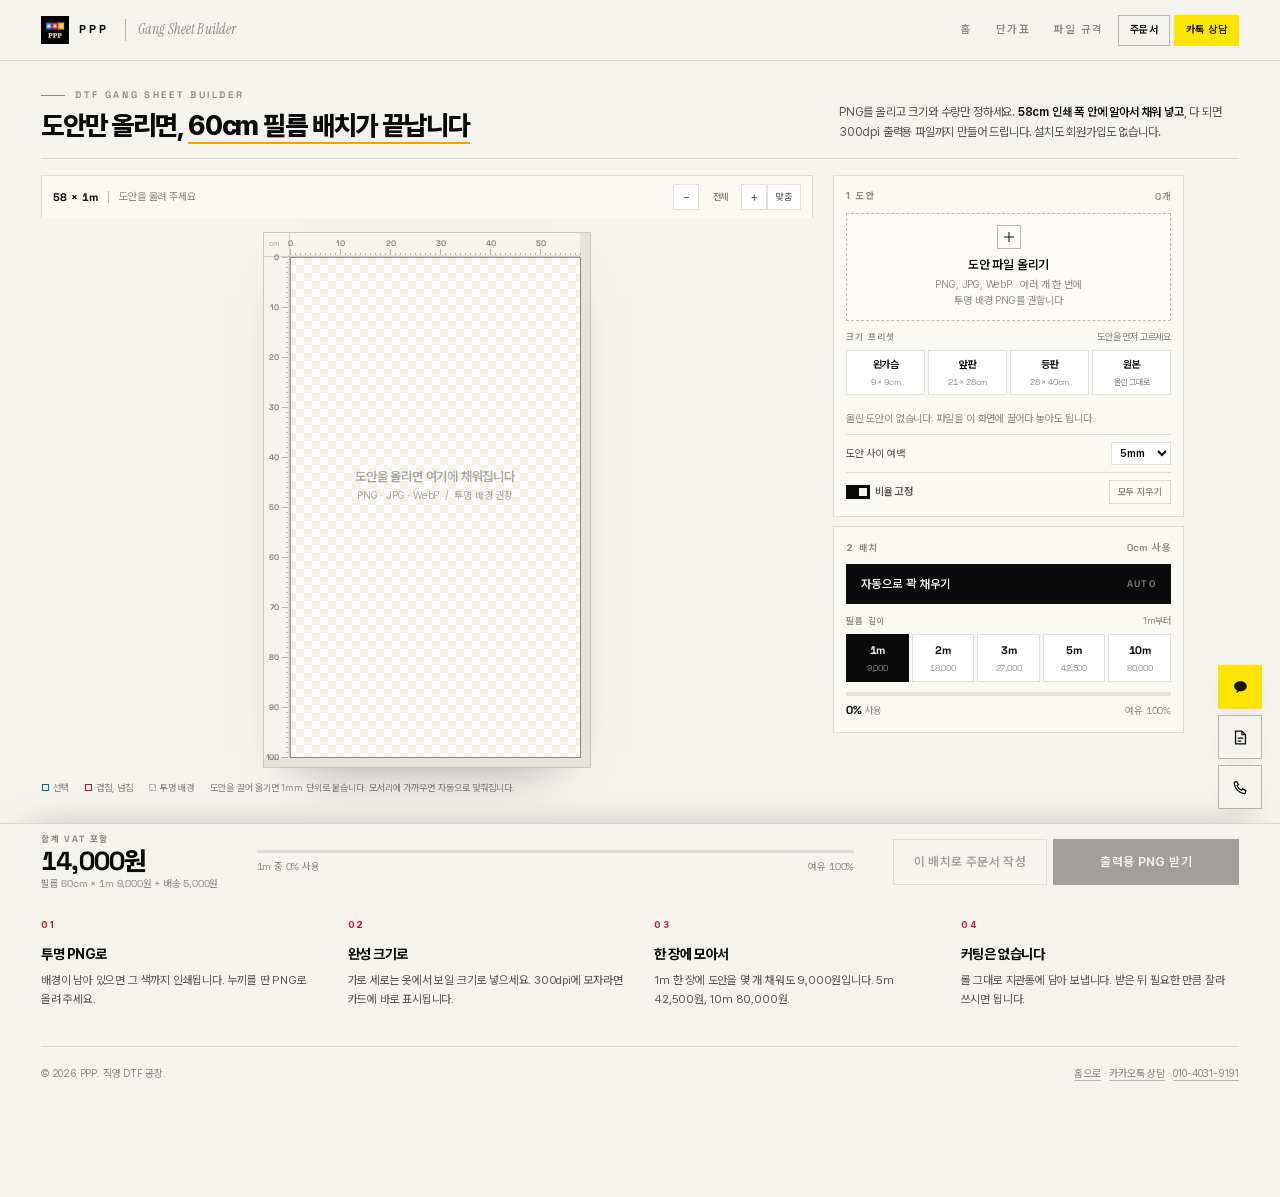
==== commit 39ee4247: "우측 상담 바 자리 확보" ====
--- a/builder.html
+++ b/builder.html
@@ -256,6 +256,9 @@
 .spin{width:26px;height:26px;border:2px solid var(--line-strong);border-top-color:var(--ink);border-radius:50%;margin:0 auto 12px;animation:sp .8s linear infinite}
 @keyframes sp{to{transform:rotate(360deg)}}
 
+@media (min-width:1181px){
+  .bld-grid{padding-right:54px}   /* 우측 플로팅 상담 바 자리 비우기 */
+}
 @media (max-width:1180px){
   .bld-grid{grid-template-columns:1fr}
   .rail{position:static;max-height:none;overflow:visible;order:2;grid-template-columns:1fr 1fr;align-items:start}
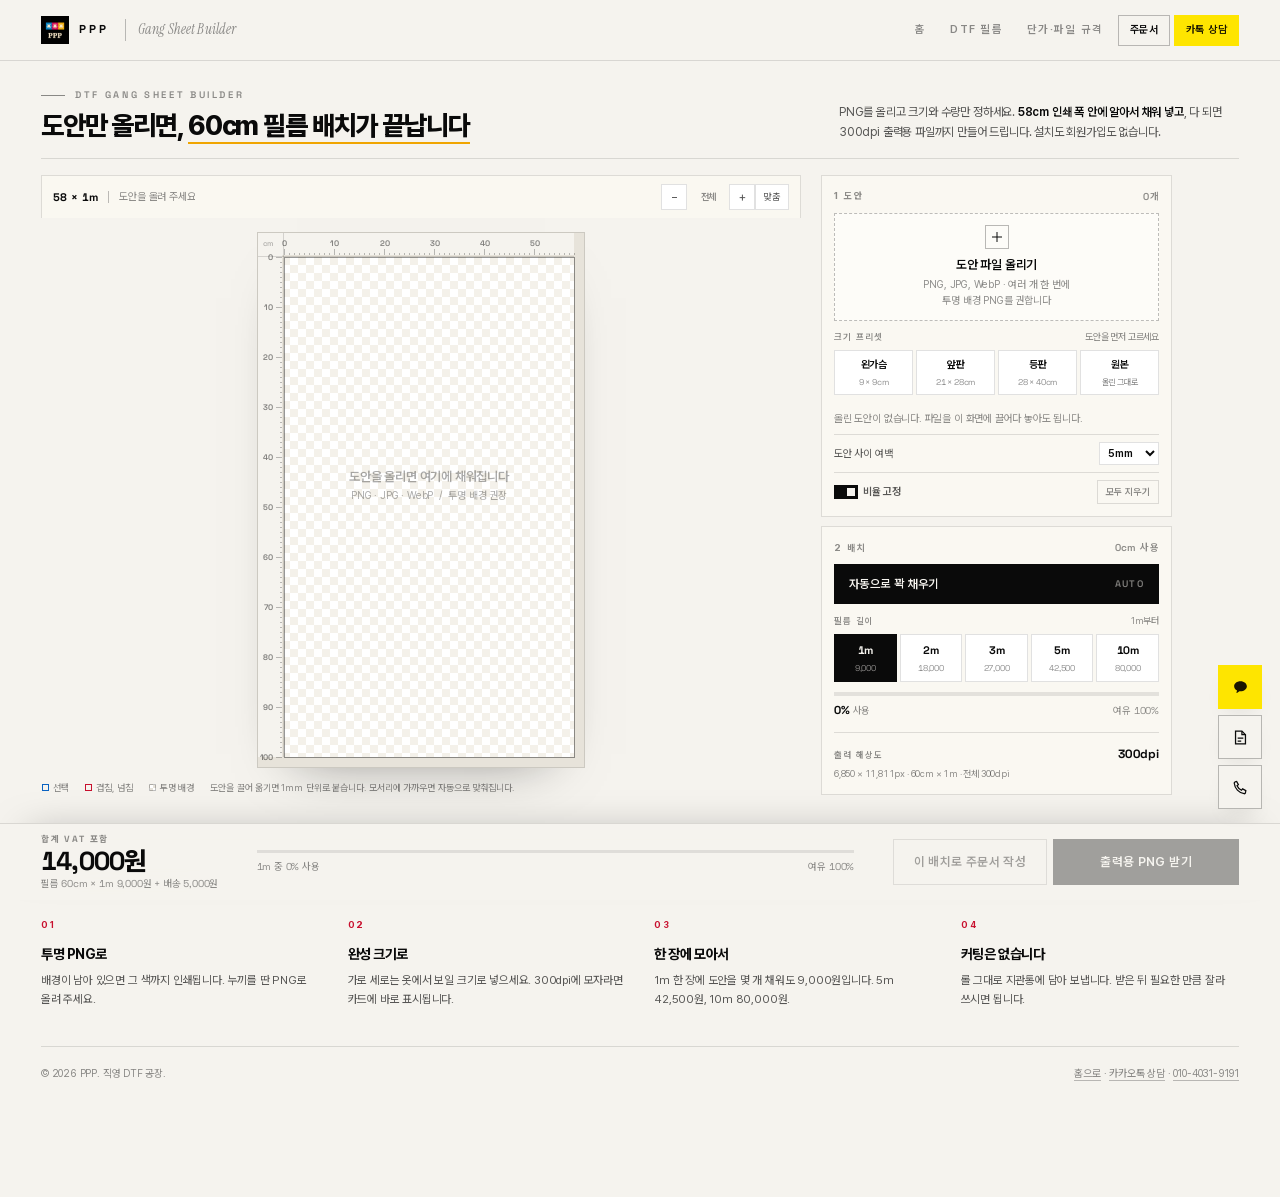
==== commit 795d8fdb: "카테고리 탭 구조로 전면 리뉴얼, 상업 스튜디오 이미지와 주문 동의 추가 - 일체형 스크롤을 홈, DTF 필름, 프레스 임가공·완성티, 180cm 승화·스페셜, 실시간 견적·FAQ" ====
--- a/builder.html
+++ b/builder.html
@@ -198,6 +198,15 @@
 .gauge .lb{display:flex;justify-content:space-between;align-items:baseline;margin-top:5px;font-size:10px;color:var(--ink-50);font-variant-numeric:tabular-nums}
 .gauge .lb b{font-size:11.5px;font-weight:700;color:var(--ink);letter-spacing:-.01em}
 
+/* 출력 해상도 / 타일 내보내기 */
+.exp{margin-top:12px;padding-top:11px;border-top:1px solid var(--line)}
+.exp-h{display:flex;align-items:baseline;justify-content:space-between;gap:8px}
+.exp-h span{font-size:9px;font-weight:600;letter-spacing:.14em;text-transform:uppercase;color:var(--ink-50)}
+.exp-h b{font-family:"Space Grotesk",Pretendard,sans-serif;font-size:12px;font-weight:700;font-variant-numeric:tabular-nums;letter-spacing:.01em}
+.exp-h b.warn{color:var(--red)}
+.exp-n{font-size:9.5px;color:var(--ink-50);margin-top:3px;line-height:1.5;font-variant-numeric:tabular-nums}
+.exp .btn{width:100%;margin-top:8px;height:32px;font-size:10px;letter-spacing:.01em}
+
 /* ---------- stage ---------- */
 .stage-col{min-width:0}
 .stage-bar{display:flex;align-items:center;gap:10px;padding:8px 11px;border:1px solid var(--line);border-bottom:0;background:rgba(250,248,242,.94);flex-wrap:wrap;position:sticky;top:60px;z-index:20;backdrop-filter:blur(12px)}
@@ -257,7 +266,10 @@
 @keyframes sp{to{transform:rotate(360deg)}}
 
 @media (min-width:1181px){
-  .bld-grid{padding-right:54px}   /* 우측 플로팅 상담 바 자리 비우기 */
+  .bld-grid{padding-right:66px}   /* 우측 플로팅 상담 바 자리 비우기 */
+}
+@media (min-width:821px) and (max-width:1180px){
+  .rail{padding-right:56px}       /* 2열 레일에서도 10m 버튼이 플로팅 바와 겹치지 않게 */
 }
 @media (max-width:1180px){
   .bld-grid{grid-template-columns:1fr}
@@ -325,8 +337,8 @@
     </a>
     <nav class="hd-nav">
       <a class="nv" href="index.html">홈</a>
-      <a class="nv" href="index.html#price">단가표</a>
-      <a class="nv" href="index.html#files">파일 규격</a>
+      <a class="nv" href="index.html#film">DTF 필름</a>
+      <a class="nv" href="index.html#quote">단가·파일 규격</a>
       <a class="btn btn-line btn-sm" href="https://naver.me/FORU0hO2" target="_blank" rel="noopener">주문서</a>
       <a class="btn btn-kakao btn-sm" href="https://pf.kakao.com/_HxhwvX/chat" target="_blank" rel="noopener">카톡 상담</a>
     </nav>
@@ -422,6 +434,15 @@
         <div class="gauge">
           <div class="bar"><i id="meter-i" style="width:0%"></i></div>
           <div class="lb"><span id="g-use"><b>0%</b> 사용</span><span id="g-room">여유 100%</span></div>
+        </div>
+
+        <div class="exp">
+          <div class="exp-h">
+            <span>출력 해상도</span>
+            <b id="exp-dpi">300dpi</b>
+          </div>
+          <p class="exp-n" id="exp-note">5800 × 10000px · 60cm × 1m</p>
+          <button type="button" class="btn btn-line btn-sm" id="btn-dl-tile" style="display:none">1m 단위로 나눠 받기 (300dpi)</button>
         </div>
       </div>
     </aside>
@@ -1278,6 +1299,7 @@
   var has = st.pl.length > 0;
   $('btn-dl').disabled = !has;
   $('btn-order').disabled = !has;
+  updateExportUI();
 }
 
 function updateBar(){
@@ -1349,13 +1371,50 @@
   return mobile ? 26e6 : 120e6;
 }
 
+/* 한 장으로 내보낼 때의 실제 해상도 */
+function exportPlan(){
+  var k = 300/25.4;
+  var w = Math.round(SHEET_W*k), h = Math.round(st.len*k);
+  var cap = maxPixels(), dpi = 300, full = (w*h <= cap);
+  if(!full){
+    var f = Math.sqrt(cap/(w*h));
+    dpi = Math.max(100, Math.floor(300*f/10)*10);
+  }
+  return { k:k, w:w, h:h, cap:cap, dpi:dpi, full:full };
+}
+
+/* 300dpi를 유지하려면 몇 cm씩 나눠야 하는지 계산 */
+function tilePlan(){
+  var k = 300/25.4, w = Math.round(SHEET_W*k), cap = maxPixels();
+  var maxH = Math.floor(cap/w);
+  var maxMm = Math.max(100, Math.min(1000, Math.floor(maxH/k)));
+  var n = Math.ceil(st.len/maxMm);
+  return { k:k, w:w, maxMm:maxMm, n:n, split:(maxMm < 1000) };
+}
+
+function updateExportUI(){
+  if(!$('exp-dpi')) return;
+  var p = exportPlan(), t = tilePlan(), meters = st.len/1000;
+  var dpi = $('exp-dpi'), note = $('exp-note'), tb = $('btn-dl-tile');
+  dpi.textContent = p.dpi + 'dpi';
+  dpi.className = p.full ? '' : 'warn';
+  note.textContent = p.w.toLocaleString('ko-KR') + ' × ' + p.h.toLocaleString('ko-KR') + 'px · 60cm × ' + meters + 'm' +
+    (p.full ? ' · 전체 300dpi' : ' · 이 기기에서는 한 장에 담을 수 없어 해상도가 줄어듭니다');
+  var show = st.len > 1000;
+  tb.style.display = show ? '' : 'none';
+  if(show){
+    tb.textContent = (t.split ? ('최대 ' + cm(t.maxMm) + 'cm 단위로 나눠 받기') : '1m 단위로 나눠 받기') + ' (300dpi 보장)';
+  }
+}
+
 $('btn-dl').addEventListener('click', function(){
   if(!st.pl.length) return;
   var btn = this;
   btn.disabled = true;
   $('veil').classList.add('on');
   $('veil-t').textContent = '출력 파일을 만드는 중';
-  $('veil-s').textContent = cm(st.len) + 'cm 배치를 300dpi로 렌더링합니다';
+  var ep = exportPlan();
+  $('veil-s').textContent = cm(st.len) + 'cm 배치를 ' + ep.dpi + 'dpi로 렌더링합니다';
 
   setTimeout(function(){
     try{
@@ -1408,6 +1467,129 @@
   return {canvas:c, dpi:dpi};
 }
 
+/* ---------- 1m 단위 타일 내보내기 (300dpi 유지) ---------- */
+function renderTile(plan, index){
+  var startMm = index * plan.maxMm;
+  var lenMm = Math.min(plan.maxMm, st.len - startMm);
+  var c = document.createElement('canvas');
+  c.width = plan.w;
+  c.height = Math.max(1, Math.round(lenMm * plan.k));
+  var xg = c.getContext('2d');
+  xg.imageSmoothingEnabled = true;
+  xg.imageSmoothingQuality = 'high';
+  for(var i=0;i<st.pl.length;i++){
+    var p = st.pl[i], it = byId(p.iid);
+    if(!it || !it.img) continue;
+    var hMm = ph(p);
+    if(p.y + hMm <= startMm + 0.5) continue;          // 타일 위에서 끝남
+    if(p.y >= startMm + lenMm - 0.5) continue;        // 타일 아래에서 시작
+    drawImg(xg, it.img, p.x*plan.k, (p.y - startMm)*plan.k, pw(p)*plan.k, hMm*plan.k, p.rot);
+  }
+  return c;
+}
+
+/* ZIP (무압축 저장 방식) */
+var CRC_T = null;
+function crc32(u8){
+  if(!CRC_T){
+    CRC_T = [];
+    for(var n=0;n<256;n++){
+      var c = n;
+      for(var k=0;k<8;k++) c = (c & 1) ? (0xEDB88320 ^ (c >>> 1)) : (c >>> 1);
+      CRC_T[n] = c >>> 0;
+    }
+  }
+  var crc = 0xFFFFFFFF;
+  for(var i=0;i<u8.length;i++) crc = CRC_T[(crc ^ u8[i]) & 0xFF] ^ (crc >>> 8);
+  return (crc ^ 0xFFFFFFFF) >>> 0;
+}
+function zipStore(entries){
+  var enc = new TextEncoder();
+  var parts = [], central = [], offset = 0;
+  var d = new Date();
+  var tm = ((d.getHours()<<11) | (d.getMinutes()<<5) | Math.floor(d.getSeconds()/2)) & 0xFFFF;
+  var dt = (((d.getFullYear()-1980)<<9) | ((d.getMonth()+1)<<5) | d.getDate()) & 0xFFFF;
+  entries.forEach(function(e){
+    var name = enc.encode(e.name), data = e.bytes, crc = crc32(data);
+    var lh = new Uint8Array(30 + name.length), dv = new DataView(lh.buffer);
+    dv.setUint32(0, 0x04034b50, true); dv.setUint16(4, 20, true); dv.setUint16(6, 0, true);
+    dv.setUint16(8, 0, true); dv.setUint16(10, tm, true); dv.setUint16(12, dt, true);
+    dv.setUint32(14, crc, true); dv.setUint32(18, data.length, true); dv.setUint32(22, data.length, true);
+    dv.setUint16(26, name.length, true); dv.setUint16(28, 0, true);
+    lh.set(name, 30);
+    parts.push(lh, data);
+    var ch = new Uint8Array(46 + name.length), cv = new DataView(ch.buffer);
+    cv.setUint32(0, 0x02014b50, true); cv.setUint16(4, 20, true); cv.setUint16(6, 20, true);
+    cv.setUint16(8, 0, true); cv.setUint16(10, 0, true); cv.setUint16(12, tm, true); cv.setUint16(14, dt, true);
+    cv.setUint32(16, crc, true); cv.setUint32(20, data.length, true); cv.setUint32(24, data.length, true);
+    cv.setUint16(28, name.length, true); cv.setUint16(30, 0, true); cv.setUint16(32, 0, true);
+    cv.setUint16(34, 0, true); cv.setUint16(36, 0, true); cv.setUint32(38, 0, true); cv.setUint32(42, offset, true);
+    ch.set(name, 46);
+    central.push(ch);
+    offset += lh.length + data.length;
+  });
+  var cdSize = central.reduce(function(a,b){ return a + b.length; }, 0);
+  var end = new Uint8Array(22), ev = new DataView(end.buffer);
+  ev.setUint32(0, 0x06054b50, true); ev.setUint16(4, 0, true); ev.setUint16(6, 0, true);
+  ev.setUint16(8, entries.length, true); ev.setUint16(10, entries.length, true);
+  ev.setUint32(12, cdSize, true); ev.setUint32(16, offset, true); ev.setUint16(20, 0, true);
+  return new Blob(parts.concat(central, [end]), {type:'application/zip'});
+}
+
+function saveBlob(blob, name){
+  var a = document.createElement('a');
+  a.href = URL.createObjectURL(blob);
+  a.download = name;
+  document.body.appendChild(a);
+  a.click();
+  setTimeout(function(){ URL.revokeObjectURL(a.href); a.remove(); }, 5000);
+}
+
+if($('btn-dl-tile')){
+  $('btn-dl-tile').addEventListener('click', function(){
+    if(!st.pl.length){ toast('먼저 도안을 올려 주세요'); return; }
+    var plan = tilePlan(), btn = this;
+    btn.disabled = true;
+    $('veil').classList.add('on');
+    $('veil-t').textContent = '300dpi 타일을 만드는 중';
+    $('veil-s').textContent = plan.n + '개 타일로 나눕니다';
+    var entries = [], i = 0, cancelled = false;
+
+    function fail(){
+      $('veil').classList.remove('on');
+      btn.disabled = false;
+      toast('파일을 만들지 못했습니다. 길이를 줄여 다시 시도해 주세요');
+    }
+    function finish(){
+      var zip = zipStore(entries);
+      var name = 'PPP_60cm_' + (st.len/1000) + 'm_300dpi_' + today() + '.zip';
+      saveBlob(zip, name);
+      $('veil').classList.remove('on');
+      btn.disabled = false;
+      toast(name + ' 저장 · ' + plan.n + '장 · ' + (zip.size/1048576).toFixed(1) + 'MB');
+    }
+    function step(){
+      if(cancelled) return;
+      if(i >= plan.n){ finish(); return; }
+      $('veil-s').textContent = (i+1) + ' / ' + plan.n + ' 타일 렌더링';
+      setTimeout(function(){
+        try{
+          var c = renderTile(plan, i);
+          c.toBlob(function(blob){
+            if(!blob){ fail(); return; }
+            blob.arrayBuffer().then(function(ab){
+              entries.push({ name: 'PPP_60cm_' + (st.len/1000) + 'm_300dpi_' + (i+1) + 'of' + plan.n + '.png', bytes: new Uint8Array(ab) });
+              i++;
+              step();
+            }, fail);
+          }, 'image/png');
+        }catch(e){ fail(); }
+      }, 40);
+    }
+    step();
+  });
+}
+
 /* ---------- 리사이즈 ---------- */
 var rt, lastW = 0;
 function onResize(){
--- a/assets/fonts.css
+++ b/assets/fonts.css
@@ -1,4 +1,9 @@
 /* PPP 타입 시스템: Pretendard(본문, SIL OFL) + Space Grotesk(영문/숫자, SIL OFL) + Instrument Serif(포인트, SIL OFL) */
+@font-face{
+  font-family:'Pretendard Variable';
+  src:url('PretendardVariable.woff2') format('woff2-variations');
+  font-weight:45 920;font-style:normal;font-display:swap;
+}
 @font-face{
   font-family:'Space Grotesk';
   src:url('fonts/space-grotesk-latin.woff2') format('woff2');
--- a/assets/order.css
+++ b/assets/order.css
@@ -75,6 +75,17 @@
 .ppM-x:hover{border-color:#0A0A0A;color:#0A0A0A}
 
 .ppM-scroll{overflow-y:auto;padding:18px 22px 4px;flex:1 1 auto;overscroll-behavior:contain}
+
+/* 데스크톱: 영수증과 입력을 나란히 */
+@media (min-width:900px){
+  .ppModal-box{width:min(1010px,calc(100% - 40px))}
+  #ppMView{display:grid;grid-template-columns:330px minmax(0,1fr);gap:0 28px;align-items:start}
+  .ppM-receipt{grid-column:1;grid-row:1 / span 2;position:sticky;top:0}
+  #ppMForm{grid-column:2;grid-row:1}
+  #ppMView > .ppM-sec{grid-column:2;grid-row:2}
+  #ppMForm .ppM-sec:first-child{margin-top:0}
+  .ppM-r-total strong{font-size:26px}
+}
 
 /* 영수증 블록 */
 .ppM-receipt{background:#0A0A0A;color:#F5F3EE;padding:16px 18px 14px}
@@ -130,6 +141,26 @@
 .ppM-extra{display:none;margin-top:8px}
 .ppM-extra.on{display:block}
 
+/* 개인정보 수집 및 이용 동의 */
+.ppConsent{
+  display:grid;grid-template-columns:20px minmax(0,1fr);gap:10px;align-items:start;
+  border:1px solid rgba(10,10,10,.26);background:#fff;padding:11px 13px;cursor:pointer;position:relative;
+  transition:border-color .15s,background .15s;
+}
+.ppConsent:hover{border-color:rgba(10,10,10,.5)}
+.ppConsent input{position:absolute;width:1px;height:1px;opacity:0;pointer-events:none}
+.ppConsent .box{width:18px;height:18px;border:1.5px solid rgba(10,10,10,.45);background:#fff;margin-top:1px;position:relative;transition:background .15s,border-color .15s}
+.ppConsent input:checked + .box{background:#0A0A0A;border-color:#0A0A0A}
+.ppConsent input:checked + .box::after{content:"";position:absolute;left:5px;top:1px;width:5px;height:10px;border-right:2px solid #F5F3EE;border-bottom:2px solid #F5F3EE;transform:rotate(40deg)}
+.ppConsent input:focus-visible + .box{outline:2px solid #0A63C2;outline-offset:1px}
+.ppConsent .tx{min-width:0}
+.ppConsent .tx b{font-size:12px;font-weight:700;letter-spacing:-.01em;color:#0A0A0A}
+.ppConsent .tx em{font-style:normal;font-size:9.5px;font-weight:700;color:#C8102E;margin-left:2px}
+.ppConsent .tx i{display:block;font-style:normal;font-size:10.5px;line-height:1.65;color:rgba(10,10,10,.52);margin-top:4px}
+.ppConsent .err{display:none;grid-column:1 / -1;font-size:10px;font-weight:600;color:#C8102E;margin-top:1px}
+.ppConsent.bad{border-color:#C8102E;background:#FFF7F8}
+.ppConsent.bad .err{display:block}
+
 /* footer */
 .ppM-foot{display:flex;align-items:center;justify-content:space-between;gap:14px;padding:14px 22px calc(14px + env(safe-area-inset-bottom));border-top:1px solid rgba(10,10,10,.14);background:#FAF8F2}
 .ppM-foot .amt{display:flex;flex-direction:column;gap:1px;min-width:0}
@@ -162,6 +193,7 @@
   .ppM-grid{grid-template-columns:1fr;gap:8px}
   .ppM-r-total strong{font-size:26px}
   .ppM-foot{padding:10px 16px calc(10px + env(safe-area-inset-bottom));flex-direction:column;align-items:stretch;gap:8px}
+  .ppConsent{padding:10px 11px}
   .ppM-foot .amt{flex-direction:row;align-items:baseline;justify-content:space-between}
   .ppM-submit{width:100%;height:46px}
   .ppDone{padding:6px 16px 4px}
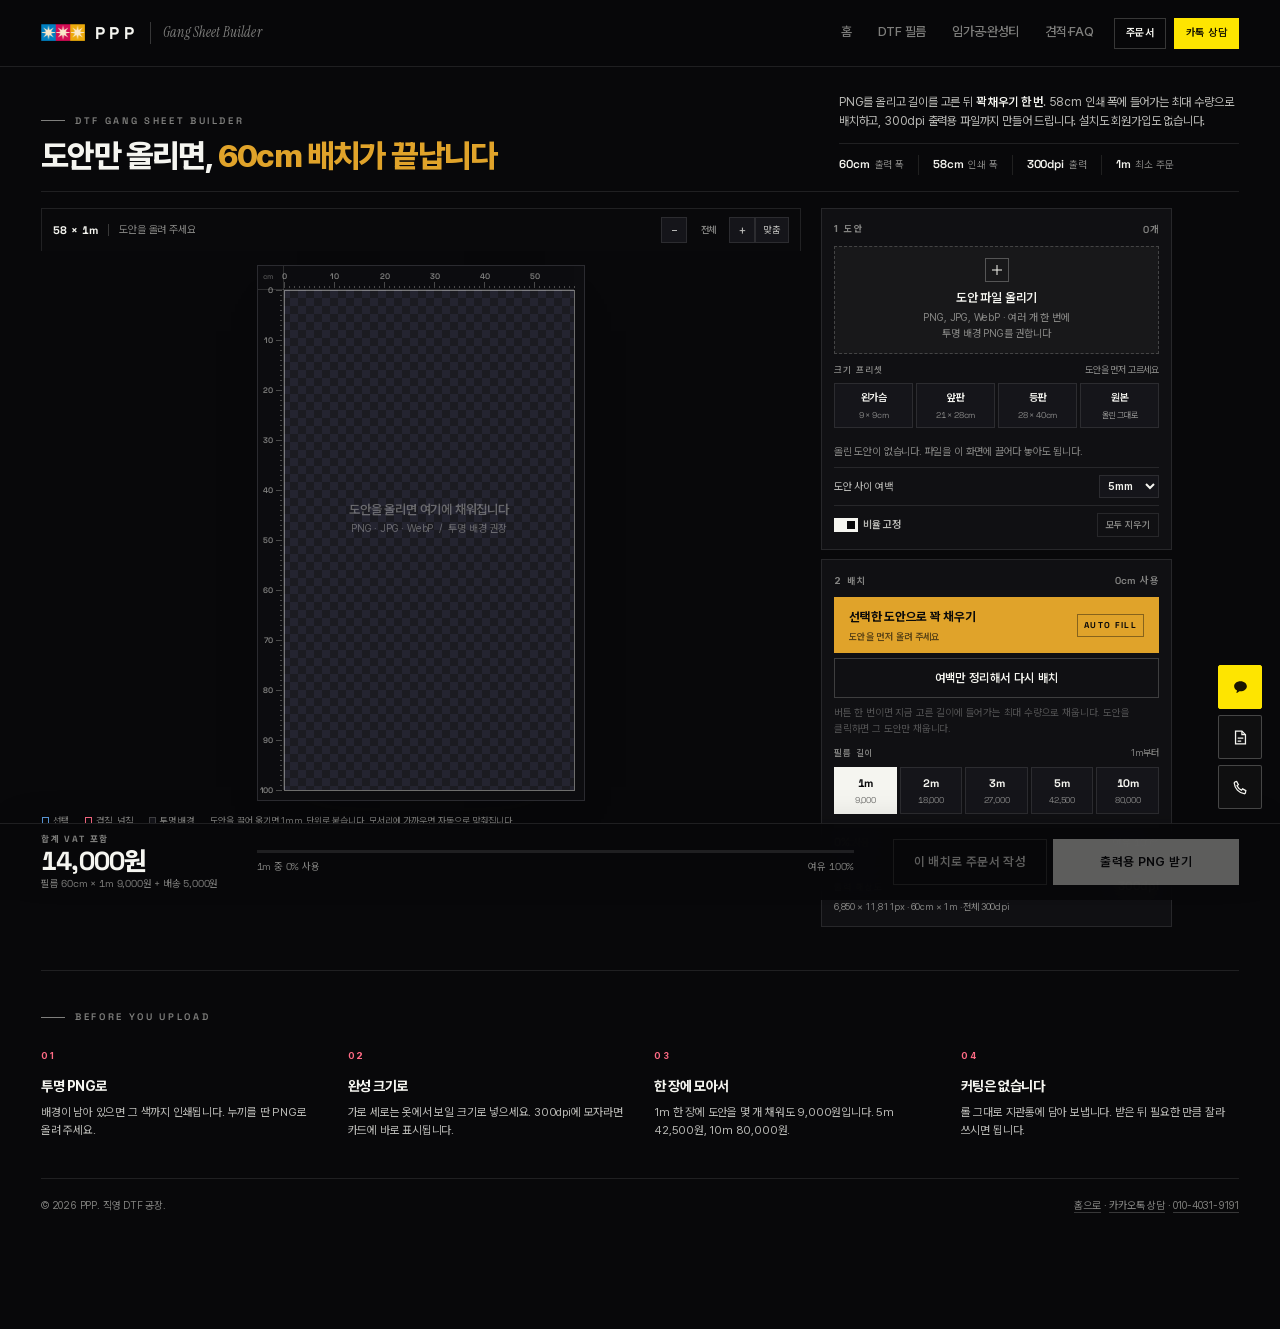
==== commit 671d23f4: "올블랙 에디토리얼 스튜디오 룩으로 전면 재구축, 갱시트 원클릭 꽉 채우기 추가" ====
--- a/builder.html
+++ b/builder.html
@@ -12,24 +12,25 @@
 <link rel="stylesheet" href="assets/fonts.css">
 <link rel="stylesheet" href="assets/order.css">
 <style>
+/* PPP 갱시트 빌더. 다크 레이아웃 규격은 MIT 라이선스 Tailcast(matt765/Tailcast)를 참고했습니다. assets/CREDITS.md 참고. */
 @font-face{
   font-family:'Pretendard Variable';
   src:url('assets/PretendardVariable.woff2') format('woff2-variations');
   font-weight:45 920;font-style:normal;font-display:swap;
 }
 :root{
-  --ink:#0A0A0A;
-  --paper:#F5F3EE;
-  --card:#FAF8F2;
-  --ink-70:rgba(10,10,10,.68);
-  --ink-50:rgba(10,10,10,.46);
-  --ink-30:rgba(10,10,10,.28);
-  --line:rgba(10,10,10,.12);
-  --line-strong:rgba(10,10,10,.26);
-  --blue:#0A63C2;
-  --red:#C8102E;
-  --yellow:#F0A500;
-  --ok:#17B26A;
+  --ink:#F5F5F0;
+  --paper:#08080A;
+  --card:#101013;
+  --ink-70:rgba(245,245,240,.74);
+  --ink-50:rgba(245,245,240,.50);
+  --ink-30:rgba(245,245,240,.28);
+  --line:rgba(245,245,240,.10);
+  --line-strong:rgba(245,245,240,.20);
+  --blue:#5C9CDD;
+  --red:#FF6B85;
+  --yellow:#E0A32A;
+  --ok:#4ECB8D;
   --pad:clamp(16px,3.2vw,44px);
 }
 *{box-sizing:border-box}
@@ -50,19 +51,21 @@
 .mono{font-variant-numeric:tabular-nums;font-feature-settings:"tnum" 1}
 
 /* ---------- header ---------- */
-.hd{position:sticky;top:0;z-index:50;background:rgba(245,243,238,.94);backdrop-filter:blur(20px) saturate(150%);border-bottom:1px solid var(--line)}
-.hd-in{display:flex;align-items:center;gap:14px;height:60px}
+.hd{position:sticky;top:0;z-index:50;background:rgba(8,8,10,.94);-webkit-backdrop-filter:blur(22px) saturate(160%);backdrop-filter:blur(22px) saturate(160%);border-bottom:1px solid var(--line)}
+.hd-in{display:flex;align-items:center;gap:clamp(14px,2.2vw,34px);height:66px}
 .brand{display:flex;align-items:center;gap:10px;flex:0 0 auto}
-.brand img{width:28px;height:28px}
-.brand b{font-size:11.5px;font-weight:700;letter-spacing:.22em}
-.brand .tag{font-size:9.5px;font-weight:600;letter-spacing:.22em;text-transform:uppercase;color:var(--ink-50);padding-left:12px;margin-left:6px;border-left:1px solid var(--line-strong)}
-.hd-nav{margin-left:auto;display:flex;align-items:center;gap:4px}
-.hd-nav a.nv{font-size:11px;font-weight:600;letter-spacing:.12em;color:var(--ink-50);padding:8px 10px;transition:color .15s}
+.brand img{width:44px;height:17px;object-fit:contain}
+.brand b{font-family:'Space Grotesk','Pretendard Variable',Pretendard,sans-serif;font-size:17px;font-weight:700;letter-spacing:.20em}
+.brand .tag{font-family:'Instrument Serif',Georgia,serif;font-style:italic;font-size:12px;letter-spacing:.01em;text-transform:none;color:var(--ink-30);padding-left:12px;margin-left:2px;border-left:1px solid var(--line-strong)}
+.hd-nav{margin-left:auto;display:flex;align-items:center;gap:2px}
+.hd-nav a.nv{font-size:13px;font-weight:500;letter-spacing:-.02em;color:var(--ink-50);padding:8px 12px;transition:color .15s;border-bottom:1px solid transparent}
 .hd-nav a.nv:hover{color:var(--ink)}
+.hd-nav a.nv[aria-current]{color:var(--ink);border-bottom-color:var(--yellow)}
+.hd-nav .btn{margin-left:6px}
 .btn{display:inline-flex;align-items:center;justify-content:center;gap:7px;height:40px;padding:0 17px;font-size:12px;font-weight:600;letter-spacing:.03em;border:1px solid transparent;background:none;transition:background .18s,border-color .18s,color .18s,transform .12s;white-space:nowrap}
 .btn:active{transform:translateY(1px)}
 .btn-dark{background:var(--ink);color:var(--paper)}
-.btn-dark:hover{background:#26262a}
+.btn-dark:hover{background:#FFFFFF}
 .btn-line{border-color:var(--line-strong)}
 .btn-line:hover{border-color:var(--ink)}
 .btn-kakao{background:#FEE500;color:#191600}
@@ -78,8 +81,8 @@
 .bh-r b{font-weight:600;color:var(--ink)}
 .eyebrow{display:flex;align-items:center;gap:10px;font-size:9.5px;font-weight:600;letter-spacing:.26em;text-transform:uppercase;color:var(--ink-50)}
 .eyebrow::before{content:"";width:24px;height:1px;background:var(--ink-50)}
-h1{font-size:clamp(20px,2.1vw,28px);line-height:1.18;letter-spacing:-.042em;font-weight:800;margin-top:7px}
-h1 em{font-style:normal;border-bottom:2px solid var(--yellow);padding-bottom:1px}
+h1{font-size:clamp(23px,2.5vw,34px);line-height:1.16;letter-spacing:-.05em;font-weight:800;margin-top:9px}
+h1 em{font-style:normal;color:var(--yellow)}
 
 /* meta strip */
 .facts{display:flex;flex-wrap:wrap;gap:0;border-bottom:1px solid var(--line)}
@@ -101,8 +104,8 @@
 .card-h .n{font-size:10px;font-weight:600;color:var(--ink-50);letter-spacing:.04em;font-variant-numeric:tabular-nums}
 
 /* dropzone */
-.drop{display:block;border:1px dashed var(--line-strong);background:rgba(255,255,255,.45);padding:11px 12px;text-align:center;cursor:pointer;transition:border-color .18s,background .18s}
-.drop:hover,.drop.over{border-color:var(--ink);background:#fff}
+.drop{display:block;border:1px dashed var(--line-strong);background:rgba(245,245,240,.03);padding:11px 12px;text-align:center;cursor:pointer;transition:border-color .18s,background .18s}
+.drop:hover,.drop.over{border-color:var(--ink);background:#15151A}
 .drop .ico{width:24px;height:24px;margin:0 auto 5px;position:relative;border:1px solid var(--ink-30)}
 .drop .ico::before,.drop .ico::after{content:"";position:absolute;background:var(--ink)}
 .drop .ico::before{left:50%;top:6px;bottom:6px;width:1px;transform:translateX(-50%)}
@@ -116,39 +119,39 @@
 .presets .pl span{font-size:9px;font-weight:600;letter-spacing:.14em;text-transform:uppercase;color:var(--ink-50)}
 .presets .pl em{font-style:normal;font-size:9.5px;color:var(--ink-50)}
 .pgrid{display:grid;grid-template-columns:repeat(4,1fr);gap:3px}
-.pbtn{border:1px solid var(--line);background:#fff;padding:5px 3px;text-align:center;transition:border-color .15s,background .15s,color .15s}
+.pbtn{border:1px solid var(--line);background:#15151A;padding:5px 3px;text-align:center;transition:border-color .15s,background .15s,color .15s}
 .pbtn:hover{border-color:var(--ink)}
 .pbtn b{display:block;font-size:10.5px;font-weight:600;letter-spacing:-.03em}
 .pbtn em{display:block;font-style:normal;font-size:8.5px;color:var(--ink-50);font-variant-numeric:tabular-nums;margin-top:1px;letter-spacing:-.02em}
 .pbtn[aria-pressed="true"]{border-color:var(--ink);background:var(--ink);color:var(--paper)}
-.pbtn[aria-pressed="true"] em{color:rgba(245,243,238,.55)}
+.pbtn[aria-pressed="true"] em{color:rgba(10,10,10,.55)}
 
 /* item list */
 .items{display:grid;gap:5px;margin-top:8px}
-.it{border:1px solid var(--line);background:#fff;padding:6px;display:grid;grid-template-columns:42px minmax(0,1fr);gap:7px;cursor:pointer;transition:border-color .15s,box-shadow .15s}
+.it{border:1px solid var(--line);background:#15151A;padding:6px;display:grid;grid-template-columns:42px minmax(0,1fr);gap:7px;cursor:pointer;transition:border-color .15s,box-shadow .15s}
 .it:hover{border-color:var(--line-strong)}
 .it.on{border-color:var(--ink);box-shadow:inset 0 0 0 1px var(--ink)}
-.it-thumb{width:42px;height:42px;border:1px solid var(--line);display:grid;place-items:center;overflow:hidden;background-color:#fff;background-image:
-  linear-gradient(45deg,#F1EEE7 25%,transparent 25%,transparent 75%,#F1EEE7 75%),
-  linear-gradient(45deg,#F1EEE7 25%,#fff 25%,#fff 75%,#F1EEE7 75%);
+.it-thumb{width:42px;height:42px;border:1px solid var(--line);display:grid;place-items:center;overflow:hidden;background-color:#15151A;background-image:
+  linear-gradient(45deg,#1C1C22 25%,transparent 25%,transparent 75%,#1C1C22 75%),
+  linear-gradient(45deg,#1C1C22 25%,#15151A 25%,#15151A 75%,#1C1C22 75%);
   background-size:10px 10px;background-position:0 0,5px 5px}
 .it-thumb img{max-width:100%;max-height:100%;object-fit:contain}
 .it-body{min-width:0}
 .it-name{display:flex;align-items:center;gap:5px;min-width:0}
 .it-name b{font-size:11.5px;font-weight:600;white-space:nowrap;overflow:hidden;text-overflow:ellipsis;min-width:0;letter-spacing:-.015em}
 .dpi{flex:0 0 auto;font-size:8.5px;font-weight:700;letter-spacing:.02em;padding:1px 3px;font-variant-numeric:tabular-nums}
-.dpi.g{background:rgba(23,178,106,.13);color:#0B7A47}
-.dpi.y{background:rgba(240,165,0,.18);color:#7A5200}
-.dpi.r{background:rgba(200,16,46,.1);color:#9C0C24}
+.dpi.g{background:rgba(78,203,141,.14);color:#4ECB8D}
+.dpi.y{background:rgba(224,163,42,.18);color:#F0B23A}
+.dpi.r{background:rgba(255,107,133,.16);color:#FF93A6}
 .it-row{display:flex;align-items:center;gap:3px;margin-top:4px}
 .nf{width:38px;height:20px;border:0;border-bottom:1px dashed var(--line-strong);background:transparent;text-align:center;font:inherit;font-size:11px;font-weight:600;font-variant-numeric:tabular-nums;color:var(--ink);padding:0;-moz-appearance:textfield;transition:border-color .15s,background .15s}
-.nf:focus{outline:0;border-bottom:1px solid var(--ink);background:#fff}
+.nf:focus{outline:0;border-bottom:1px solid var(--ink);background:#15151A}
 .nf::-webkit-outer-spin-button,.nf::-webkit-inner-spin-button{-webkit-appearance:none;margin:0}
 .it-row .u{font-size:8.5px;color:var(--ink-50);margin:0 1px}
 .it-row .x{font-size:9px;color:var(--ink-30);margin:0 2px}
 .ib{width:22px;height:22px;display:grid;place-items:center;color:var(--ink-50);font-size:12px;line-height:1;transition:color .15s}
 .ib:hover{color:var(--ink)}
-.qs{display:inline-flex;align-items:center;margin-left:auto;border:1px solid var(--line);background:#fff}
+.qs{display:inline-flex;align-items:center;margin-left:auto;border:1px solid var(--line);background:#15151A}
 .qs button{width:20px;height:20px;display:grid;place-items:center;color:var(--ink-50);font-size:12px;line-height:1}
 .qs button:hover{color:var(--ink);background:var(--paper)}
 .qs .nf{width:24px;border:0;height:20px;border-radius:0}
@@ -158,9 +161,9 @@
 
 /* settings row */
 .srow{display:flex;align-items:center;justify-content:space-between;gap:8px;margin-top:7px;padding-top:7px;border-top:1px solid var(--line);font-size:10.5px;color:var(--ink-70)}
-.srow select{font:inherit;font-size:10.5px;font-weight:600;border:1px solid var(--line);background:#fff;padding:3px 4px;color:var(--ink)}
+.srow select{font:inherit;font-size:10.5px;font-weight:600;border:1px solid var(--line);background:#15151A;padding:3px 4px;color:var(--ink)}
 .sw{display:inline-flex;align-items:center;gap:5px;font-size:10.5px;font-weight:600;color:var(--ink-70);cursor:pointer;user-select:none}
-.sw input{appearance:none;width:24px;height:14px;border:1px solid var(--line-strong);background:#fff;position:relative;cursor:pointer;transition:background .18s,border-color .18s;margin:0}
+.sw input{appearance:none;width:24px;height:14px;border:1px solid var(--line-strong);background:#15151A;position:relative;cursor:pointer;transition:background .18s,border-color .18s;margin:0}
 .sw input::after{content:"";position:absolute;left:2px;top:2px;width:8px;height:8px;background:var(--ink-30);transition:transform .18s,background .18s}
 .sw input:checked{border-color:var(--ink);background:var(--ink)}
 .sw input:checked::after{background:var(--paper);transform:translateX(10px)}
@@ -169,30 +172,45 @@
 .act{display:grid;gap:5px}
 .act .btn{width:100%;height:40px;font-size:12px}
 .btn-nest{background:var(--ink);color:var(--paper);justify-content:space-between;padding:0 14px}
-.btn-nest:hover{background:#26262a}
-.btn-nest span{font-size:9.5px;font-weight:600;letter-spacing:.14em;color:rgba(245,243,238,.5)}
-.alert{border-left:2px solid var(--red);background:rgba(200,16,46,.05);padding:7px 9px;font-size:10.5px;line-height:1.5;color:var(--ink-70);margin-top:7px;display:none}
+.btn-nest:hover{background:#FFFFFF}
+.btn-nest span{font-size:9.5px;font-weight:600;letter-spacing:.14em;color:rgba(10,10,10,.5)}
+.alert{border-left:2px solid var(--red);background:rgba(255,107,133,.07);padding:7px 9px;font-size:10.5px;line-height:1.5;color:var(--ink-70);margin-top:7px;display:none}
 .alert.on{display:block}
 .alert b{color:var(--red);font-weight:700}
+
+/* auto fill */
+.bld-facts{display:flex;flex-wrap:wrap;gap:0;margin-top:12px;border-top:1px solid var(--line);padding-top:11px}
+.bld-facts span{display:inline-flex;align-items:baseline;gap:5px;font-size:10px;color:var(--ink-50);padding-right:14px;margin-right:14px;border-right:1px solid var(--line)}
+.bld-facts span:last-child{border-right:0;padding-right:0;margin-right:0}
+.bld-facts b{font-family:'Space Grotesk','Pretendard Variable',Pretendard,sans-serif;font-size:11.5px;font-weight:600;color:var(--ink);letter-spacing:-.01em}
+.act .btn-fill{height:56px;background:var(--yellow);color:#0A0A0A;border:1px solid var(--yellow);justify-content:space-between;padding:0 14px;text-align:left;gap:8px}
+.act .btn-fill:hover{background:#F0B23A;border-color:#F0B23A;color:#0A0A0A}
+.bf-l{display:grid;gap:2px;min-width:0}
+.bf-l b{font-size:12.5px;font-weight:700;letter-spacing:-.02em}
+.bf-l em{font-style:normal;font-size:9.5px;color:rgba(10,10,10,.62);white-space:nowrap;overflow:hidden;text-overflow:ellipsis;max-width:168px}
+.bf-k{font-family:'Space Grotesk',sans-serif;font-size:8.5px;font-weight:700;letter-spacing:.16em;border:1px solid rgba(10,10,10,.42);padding:3px 6px;flex:0 0 auto}
+.act .btn-nest{height:34px;font-size:10.5px;color:var(--ink-50);border-color:var(--line)}
+.act .btn-nest:hover{color:var(--ink);border-color:var(--line-strong)}
+.fill-hint{font-size:10px;line-height:1.55;color:var(--ink-30);margin-top:7px}
 
 /* length */
 .lens-h{display:flex;align-items:baseline;justify-content:space-between;margin:9px 0 5px}
 .lens-h span{font-size:9px;font-weight:600;letter-spacing:.14em;text-transform:uppercase;color:var(--ink-50)}
 .lens-h em{font-style:normal;font-size:9.5px;color:var(--ink-50)}
 .lens{display:grid;grid-template-columns:repeat(5,1fr);gap:3px}
-.len{border:1px solid var(--line);background:#fff;padding:6px 1px 5px;text-align:center;transition:border-color .15s,background .15s,color .15s;position:relative}
+.len{border:1px solid var(--line);background:#15151A;padding:6px 1px 5px;text-align:center;transition:border-color .15s,background .15s,color .15s;position:relative}
 .len:hover{border-color:var(--ink)}
 .len b{display:block;font-size:11px;font-weight:700;letter-spacing:-.02em}
 .len em{display:block;font-style:normal;font-size:8.5px;color:var(--ink-50);margin-top:1px;font-variant-numeric:tabular-nums;letter-spacing:-.02em}
 .len[aria-pressed="true"]{border-color:var(--ink);background:var(--ink);color:var(--paper)}
-.len[aria-pressed="true"] em{color:rgba(245,243,238,.55)}
+.len[aria-pressed="true"] em{color:rgba(10,10,10,.55)}
 .len .dot{position:absolute;top:3px;right:3px;width:4px;height:4px;background:var(--blue);display:none}
 .len.rec .dot{display:block}
-.len[aria-pressed="true"] .dot{background:#8CC0F5}
+.len[aria-pressed="true"] .dot{background:#9CD0FF}
 
 /* gauge */
 .gauge{margin-top:10px}
-.gauge .bar{height:4px;background:rgba(10,10,10,.09);position:relative;overflow:hidden}
+.gauge .bar{height:4px;background:rgba(245,245,240,.10);position:relative;overflow:hidden}
 .gauge .bar i{position:absolute;left:0;top:0;bottom:0;background:var(--ink);transition:width .35s cubic-bezier(.2,.7,.2,1),background .3s}
 .gauge .bar i.warn{background:var(--red)}
 .gauge .lb{display:flex;justify-content:space-between;align-items:baseline;margin-top:5px;font-size:10px;color:var(--ink-50);font-variant-numeric:tabular-nums}
@@ -209,24 +227,24 @@
 
 /* ---------- stage ---------- */
 .stage-col{min-width:0}
-.stage-bar{display:flex;align-items:center;gap:10px;padding:8px 11px;border:1px solid var(--line);border-bottom:0;background:rgba(250,248,242,.94);flex-wrap:wrap;position:sticky;top:60px;z-index:20;backdrop-filter:blur(12px)}
+.stage-bar{display:flex;align-items:center;gap:10px;padding:8px 11px;border:1px solid var(--line);border-bottom:0;background:rgba(10,10,12,.94);flex-wrap:wrap;position:sticky;top:60px;z-index:20;backdrop-filter:blur(12px)}
 .stage-bar .dim{font-size:11px;font-weight:700;letter-spacing:.03em;font-variant-numeric:tabular-nums}
 .stage-bar .sep{width:1px;height:12px;background:var(--line-strong)}
 .stage-bar .sel{font-size:10.5px;color:var(--ink-50);font-variant-numeric:tabular-nums;white-space:nowrap;overflow:hidden;text-overflow:ellipsis;max-width:46%}
 .zoom{margin-left:auto;display:flex;align-items:center;gap:0}
-.zoom button{width:26px;height:26px;border:1px solid var(--line);background:#fff;font-size:12px;line-height:1;display:grid;place-items:center;color:var(--ink-70);transition:border-color .15s,color .15s}
+.zoom button{width:26px;height:26px;border:1px solid var(--line);background:#15151A;font-size:12px;line-height:1;display:grid;place-items:center;color:var(--ink-70);transition:border-color .15s,color .15s}
 .zoom button:hover{border-color:var(--ink);color:var(--ink)}
 .zoom .zt{font-size:9.5px;font-weight:600;color:var(--ink-50);min-width:42px;text-align:center;font-variant-numeric:tabular-nums}
 .zoom .fit{width:auto;padding:0 7px;font-size:9.5px;letter-spacing:.06em}
 .stage-band{display:flex;justify-content:center;min-width:0;padding:14px 0 6px}
-.stage-wrap{position:relative;border:1px solid var(--line);background:#E7E3DA;overflow:auto;max-height:clamp(360px, calc(100vh - 350px), 780px);max-width:100%;min-width:0;scrollbar-width:thin;box-shadow:0 26px 54px -40px rgba(10,10,10,.55)}
+.stage-wrap{position:relative;border:1px solid var(--line);background:#14141A;overflow:auto;max-height:clamp(360px, calc(100vh - 350px), 780px);max-width:100%;min-width:0;scrollbar-width:thin;box-shadow:0 26px 54px -40px rgba(10,10,10,.55)}
 .stage-wrap::-webkit-scrollbar{width:6px;height:6px}
-.stage-wrap::-webkit-scrollbar-thumb{background:rgba(10,10,10,.2)}
+.stage-wrap::-webkit-scrollbar-thumb{background:rgba(245,245,240,.22)}
 #cv{display:block;touch-action:none;cursor:default}
 .stage-foot{display:flex;gap:16px;flex-wrap:wrap;padding:7px 1px 0;font-size:9.5px;color:var(--ink-50);line-height:1.5;letter-spacing:.01em}
 .stage-foot i{display:inline-block;width:7px;height:7px;margin-right:4px;vertical-align:0;border:1.5px solid var(--blue)}
 .stage-foot i.b{border-color:var(--red)}
-.stage-foot i.c{background-color:#fff;background-image:linear-gradient(45deg,#E7E3DA 25%,transparent 25%,transparent 75%,#E7E3DA 75%),linear-gradient(45deg,#E7E3DA 25%,#fff 25%,#fff 75%,#E7E3DA 75%);background-size:6px 6px;background-position:0 0,3px 3px;border:1px solid var(--line-strong)}
+.stage-foot i.c{background-color:#15151A;background-image:linear-gradient(45deg,#14141A 25%,transparent 25%,transparent 75%,#14141A 75%),linear-gradient(45deg,#14141A 25%,#15151A 25%,#15151A 75%,#14141A 75%);background-size:6px 6px;background-position:0 0,3px 3px;border:1px solid var(--line-strong)}
 
 /* ---------- how ---------- */
 .how{border-top:1px solid var(--line);margin-top:clamp(24px,3.4vw,44px);padding-block:clamp(22px,3vw,38px)}
@@ -238,26 +256,26 @@
 .ft a{border-bottom:1px solid var(--line-strong)}
 
 /* ---------- bottom bar ---------- */
-.bottombar{position:fixed;left:0;right:0;bottom:0;z-index:60;background:rgba(245,243,238,.96);backdrop-filter:blur(20px) saturate(150%);border-top:1px solid var(--line);box-shadow:0 -14px 40px -30px rgba(10,10,10,.5)}
+.bottombar{position:fixed;left:0;right:0;bottom:0;z-index:60;background:rgba(8,8,10,.96);backdrop-filter:blur(20px) saturate(150%);border-top:1px solid var(--line);box-shadow:0 -14px 40px -30px rgba(10,10,10,.5)}
 .bb-in{display:grid;grid-template-columns:auto minmax(140px,1fr) auto;gap:clamp(14px,3vw,44px);align-items:center;height:76px}
 .bb-price{display:grid;gap:0;min-width:0}
 .bb-price .lbl{font-size:9px;font-weight:700;letter-spacing:.2em;text-transform:uppercase;color:var(--ink-50)}
 .bb-price strong{font-size:26px;font-weight:800;letter-spacing:-.045em;line-height:1.05;font-variant-numeric:tabular-nums}
 .bb-price .sub{font-size:10px;color:var(--ink-50);font-variant-numeric:tabular-nums;white-space:nowrap;overflow:hidden;text-overflow:ellipsis}
-.bb-gauge .bar{height:3px;background:rgba(10,10,10,.09);position:relative;overflow:hidden}
+.bb-gauge .bar{height:3px;background:rgba(245,245,240,.10);position:relative;overflow:hidden}
 .bb-gauge .bar i{position:absolute;left:0;top:0;bottom:0;background:var(--ink);transition:width .35s cubic-bezier(.2,.7,.2,1),background .3s}
 .bb-gauge .bar i.warn{background:var(--red)}
 .bb-gauge .lb{display:flex;justify-content:space-between;gap:8px;margin-top:5px;font-size:10px;color:var(--ink-50);font-variant-numeric:tabular-nums}
 .bb-gauge .lb b{color:var(--ink);font-weight:700}
 .bb-act{display:flex;gap:6px}
-.bb-act .btn-up{display:none;border:1px solid var(--line-strong);background:#fff}
+.bb-act .btn-up{display:none;border:1px solid var(--line-strong);background:#15151A}
 .bb-act .btn{height:46px;padding:0 20px;font-size:12.5px}
 .bb-act .btn-dark{min-width:186px}
 
 /* toast / veil */
 .toast{position:fixed;left:50%;bottom:96px;transform:translate(-50%,14px);background:var(--ink);color:var(--paper);font-size:12px;font-weight:600;padding:10px 18px;opacity:0;pointer-events:none;transition:opacity .22s,transform .22s;z-index:90;max-width:calc(100vw - 32px);text-align:center;line-height:1.5}
 .toast.on{opacity:1;transform:translate(-50%,0)}
-.veil{position:fixed;inset:0;background:rgba(245,243,238,.84);backdrop-filter:blur(4px);z-index:95;display:none;place-items:center}
+.veil{position:fixed;inset:0;background:rgba(8,8,10,.86);backdrop-filter:blur(4px);z-index:95;display:none;place-items:center}
 .veil.on{display:grid}
 .veil .b{text-align:center;max-width:300px;padding:0 20px}
 .veil .b b{display:block;font-size:14px;font-weight:700;letter-spacing:-.02em}
@@ -331,14 +349,15 @@
 <header class="hd">
   <div class="wrap hd-in">
     <a class="brand" href="index.html" aria-label="PPP 홈으로">
-      <img src="assets/logo.png" alt="PPP 로고" width="28" height="28">
+      <img src="assets/logo-band.png" alt="" width="44" height="17" aria-hidden="true">
       <b>PPP</b>
       <span class="tag">Gang Sheet Builder</span>
     </a>
-    <nav class="hd-nav">
+    <nav class="hd-nav" aria-label="카테고리">
       <a class="nv" href="index.html">홈</a>
       <a class="nv" href="index.html#film">DTF 필름</a>
-      <a class="nv" href="index.html#quote">단가·파일 규격</a>
+      <a class="nv" href="index.html#press">임가공·완성티</a>
+      <a class="nv" href="index.html#quote">견적·FAQ</a>
       <a class="btn btn-line btn-sm" href="https://naver.me/FORU0hO2" target="_blank" rel="noopener">주문서</a>
       <a class="btn btn-kakao btn-sm" href="https://pf.kakao.com/_HxhwvX/chat" target="_blank" rel="noopener">카톡 상담</a>
     </nav>
@@ -349,9 +368,17 @@
   <div class="bld-head">
     <div>
       <div class="eyebrow">DTF Gang Sheet Builder</div>
-      <h1>도안만 올리면, <em>60cm 필름 배치가 끝납니다</em></h1>
+      <h1>도안만 올리면, <em>60cm 배치가 끝납니다</em></h1>
     </div>
-    <p class="bh-r">PNG를 올리고 크기와 수량만 정하세요. <b>58cm 인쇄 폭 안에 알아서 채워 넣고</b>, 다 되면 300dpi 출력용 파일까지 만들어 드립니다. 설치도 회원가입도 없습니다.</p>
+    <div>
+      <p class="bh-r">PNG를 올리고 길이를 고른 뒤 <b>꽉 채우기 한 번</b>. 58cm 인쇄 폭에 들어가는 최대 수량으로 배치하고, 300dpi 출력용 파일까지 만들어 드립니다. 설치도 회원가입도 없습니다.</p>
+      <div class="bld-facts">
+        <span><b>60cm</b> 출력 폭</span>
+        <span><b>58cm</b> 인쇄 폭</span>
+        <span><b>300dpi</b> 출력</span>
+        <span><b>1m</b> 최소 주문</span>
+      </div>
+    </div>
   </div>
 
 
@@ -424,8 +451,13 @@
       <div class="card">
         <div class="card-h"><h2>2 배치</h2><span class="n" id="use-t">0cm 사용</span></div>
         <div class="act">
-          <button type="button" class="btn btn-nest" id="btn-nest">자동으로 꽉 채우기 <span>AUTO</span></button>
+          <button type="button" class="btn btn-fill" id="btn-fill">
+            <span class="bf-l"><b>선택한 도안으로 꽉 채우기</b><em id="fill-target">올린 도안 전체</em></span>
+            <span class="bf-k">AUTO FILL</span>
+          </button>
+          <button type="button" class="btn btn-line" id="btn-nest">여백만 정리해서 다시 배치</button>
         </div>
+        <p class="fill-hint">버튼 한 번이면 지금 고른 길이에 들어가는 최대 수량으로 채웁니다. 도안을 클릭하면 그 도안만 채웁니다.</p>
         <div class="alert" id="alert"></div>
 
         <div class="lens-h"><span>필름 길이</span><em>1m부터</em></div>
@@ -492,6 +524,7 @@
 
 /* ---------- 상수 ---------- */
 var SHEET_W = 580;          // 인쇄 폭 mm
+var ROT_OK = true;          // 자동 배치에서 90도 회전 허용 (꽉 채우기는 끔)
 var MARGIN  = 5;            // 사방 여백 mm
 var LENS    = [1000,2000,3000,5000,10000];
 var SHIP    = 5000;
@@ -506,6 +539,7 @@
   lock: true,
   zoom: 1,
   sel: null,        // 선택된 배치 index
+  picked: false,    // 사용자가 직접 고른 도안인지
   items: [],        // {id,name,url,img,pxW,pxH,w,h,qty}
   pl: []            // {iid,x,y,rot}
 };
@@ -665,14 +699,14 @@
   });
 }
 
-function packAll(list, W, gap, mode){
-  var free = [{x:0,y:0,w:W+gap,h:30000}];
+function packAll(list, W, gap, mode, maxH){
+  var free = [{x:0,y:0,w:W+gap,h:(maxH||30000)+gap}];
   var out = [];
   sortList(list, mode || 'area');
   for(var i=0;i<list.length;i++){
     var it = list[i], best = null;
     var opts = [[it.w+gap, it.h+gap, 0]];
-    if(Math.abs(it.w-it.h)>0.05) opts.push([it.h+gap, it.w+gap, 1]);
+    if(ROT_OK && Math.abs(it.w-it.h)>0.05) opts.push([it.h+gap, it.w+gap, 1]);
     for(var f=0;f<free.length;f++){
       var fr = free[f];
       for(var o=0;o<opts.length;o++){
@@ -717,7 +751,134 @@
     }
     free = keep;
   }
+  packAll.lastFree = free;
   return out;
+}
+
+/* ---------- 남은 칸 메우기 ---------- */
+function fillGaps(placed, fits, gap, H, free){
+  var out = placed.slice();
+  var counts = {};
+  for(var pi=0;pi<placed.length;pi++){ counts[placed[pi].ref] = (counts[placed[pi].ref] || 0) + 1; }
+  var rects = (free || []).filter(function(r){ return r.w > 1.5 && r.h > 1.5 && r.y < H - 1; });
+  rects.sort(function(a,b){ return (b.w*b.h) - (a.w*a.h); });
+  var guard = 0;
+  while(rects.length && guard++ < 500){
+    var r = rects.shift();
+    if(r.y + 1.5 > H) continue;
+    var pick = null, pw2 = 0, ph2 = 0, rot = 0, pickCnt = 0;
+    for(var i=0;i<fits.length;i++){
+      var it = fits[i];
+      var c = counts[it.id] || 0;
+      var opts = [[it.w, it.h, 0]];
+      if(ROT_OK && Math.abs(it.w - it.h) > 0.05) opts.push([it.h, it.w, 1]);
+      for(var o=0;o<opts.length;o++){
+        var w = opts[o][0], h = opts[o][1];
+        if(w + gap <= r.w + 0.001 && h + gap <= r.h + 0.001 && r.y + h <= H + 0.001){
+          var better = !pick || c < pickCnt || (c === pickCnt && (w*h) > (pw2*ph2));
+          if(better){ pick = it; pw2 = w; ph2 = h; rot = opts[o][2]; pickCnt = c; }
+        }
+      }
+    }
+    if(!pick) continue;
+    counts[pick.id] = (counts[pick.id] || 0) + 1;
+    out.push({ ref:pick.id, x:r.x, y:r.y, rot:rot });
+    var rw = r.w - (pw2 + gap), rh = r.h - (ph2 + gap);
+    if(rw > 1.5) rects.push({ x:r.x + pw2 + gap, y:r.y, w:rw, h:ph2 + gap });
+    if(rh > 1.5) rects.push({ x:r.x, y:r.y + ph2 + gap, w:r.w, h:rh });
+    rects.sort(function(a,b){ return (b.w*b.h) - (a.w*a.h); });
+    if(out.length > 1200) break;
+  }
+  return out;
+}
+
+/* ---------- 원클릭 꽉 채우기 (Auto-Fill) ---------- */
+function fillTargets(){
+  if(st.picked && st.sel!==null && st.pl[st.sel]){
+    var t = byId(st.pl[st.sel].iid);
+    if(t) return [t];
+  }
+  return st.items.slice();
+}
+
+function autoFill(){
+  if(!st.pl.length && !st.items.length){ toast('먼저 도안을 올려 주세요'); return; }
+
+  var targets = fillTargets().filter(Boolean);
+  if(!targets.length){ toast('먼저 도안을 올려 주세요'); return; }
+
+  var gap = st.gap, W = SHEET_W - MARGIN*2, H = st.len - MARGIN*2;
+  ROT_OK = false;
+
+  /* 이 길이에 아예 들어가지 않는 도안은 안내하고 뺍니다 */
+  var fits = [], tooBig = [];
+  targets.forEach(function(it){
+    var ok = (it.w <= W + 0.01 && it.h <= H + 0.01) || (it.h <= W + 0.01 && it.w <= H + 0.01);
+    if(ok) fits.push(it); else tooBig.push(it);
+  });
+  if(!fits.length){
+    ROT_OK = true;
+    toast('도안이 ' + cm(st.len) + ' 안에 들어가지 않습니다');
+    return;
+  }
+
+  /* 두 배씩 늘려 가며 시트에 가장 많이 들어가는 수량을 찾습니다 */
+  var best = null, bestCount = 0, mult = 1, bestFree = null;
+  for(var round=0; round<9; round++){
+    var copies = [];
+    for(var k=0;k<mult;k++){
+      fits.forEach(function(it){ copies.push({ref:it.id, w:it.w, h:it.h}); });
+    }
+    var trial = packAll(copies.map(function(c){ return {ref:c.ref, w:c.w, h:c.h}; }), W, gap, 'area', H);
+    var inside = 0, seen = {}, seenTypes = 0;
+    for(var i=0;i<trial.length;i++){
+      var r = trial[i]; if(r.x === null) continue;
+      var it = byId(r.ref); if(!it) continue;
+      var hh = r.rot ? it.w : it.h;
+      if(r.y + hh <= H + 0.01){ inside++; if(!seen[it.id]){ seen[it.id] = 1; seenTypes++; } }
+    }
+    var score = inside * (seenTypes === fits.length ? 1 : 0.8);
+    if(score > bestCount){ bestCount = score; best = trial; bestFree = packAll.lastFree; }
+    if(copies.length > 1400) break;
+    mult *= 2;
+  }
+
+  if(!best){ ROT_OK = true; toast('배치할 자리를 찾지 못했습니다'); return; }
+
+  /* 남은 칸에 들어가는 만큼 더 채웁니다 */
+  var base = best.filter(function(r){
+    if(r.x === null) return false;
+    var it = byId(r.ref); if(!it) return false;
+    var hh = r.rot ? it.w : it.h;
+    return (r.y + hh) <= H + 0.01;
+  });
+  best = fillGaps(base, fits, gap, H, bestFree);
+
+  var placed = [], counts = {};
+  best.forEach(function(r){
+    if(r.x === null) return;
+    var it = byId(r.ref); if(!it) return;
+    var hh = r.rot ? it.w : it.h;
+    if(r.y + hh > H + 0.01) return;
+    placed.push({ iid:r.ref, x:r.x + MARGIN, y:r.y + MARGIN, rot:r.rot });
+    counts[r.ref] = (counts[r.ref] || 0) + 1;
+  });
+
+  if(!placed.length){ ROT_OK = true; toast('배치할 자리를 찾지 못했습니다'); return; }
+
+  st.pl = placed;
+  st.items.forEach(function(it){ it.qty = counts[it.id] || 0; });
+  st.sel = null;
+  st.picked = false;
+  ROT_OK = true;
+
+  renderAll();
+  stage.scrollTop = 0;
+
+  var pct = Math.round(usedLen()/st.len*100);
+  var msg = (st.len/1000) + 'm에 ' + placed.length + '장, ' + pct + '% 채웠습니다';
+  if(tooBig.length) msg += ' (' + tooBig[0].name.slice(0,10) + '은 너무 커서 빠짐)';
+  toast(msg);
 }
 
 function nest(){
@@ -794,8 +955,8 @@
   var c = document.createElement('canvas');
   c.width = 16; c.height = 16;
   var x = c.getContext('2d');
-  x.fillStyle = '#FFFFFF'; x.fillRect(0,0,16,16);
-  x.fillStyle = '#F4F1EA'; x.fillRect(0,0,8,8); x.fillRect(8,8,8,8);
+  x.fillStyle = '#1B1B21'; x.fillRect(0,0,16,16);
+  x.fillStyle = '#242430'; x.fillRect(0,0,8,8); x.fillRect(8,8,8,8);
   return c;
 })();
 
@@ -832,7 +993,7 @@
 
   g.setTransform(dpr,0,0,dpr,0,0);
   g.clearRect(0,0,cssW,cssH);
-  g.fillStyle = '#E7E3DA';
+  g.fillStyle = '#0D0D10';
   g.fillRect(0,0,cssW,cssH);
 
   var X = function(mm){ return GX + mm*s; };
@@ -847,7 +1008,7 @@
 
   /* 격자 (확대했을 때만) */
   if(s*10 >= 9){
-    g.strokeStyle = 'rgba(10,10,10,.05)';
+    g.strokeStyle = 'rgba(245,245,240,.06)';
     g.lineWidth = 1;
     g.beginPath();
     for(var x=50; x<SHEET_W; x+=50){ var px=Math.round(X(x))+.5; g.moveTo(px,Y(0)); g.lineTo(px,Y(st.len)); }
@@ -862,9 +1023,9 @@
     var ovTop = Y(st.len);
     g.save();
     g.beginPath(); g.rect(GX, ovTop, SHEET_W*s, (total-st.len)*s); g.clip();
-    g.fillStyle = 'rgba(200,16,46,.05)';
+    g.fillStyle = 'rgba(255,107,133,.09)';
     g.fillRect(GX, ovTop, SHEET_W*s, (total-st.len)*s);
-    g.strokeStyle = 'rgba(200,16,46,.14)';
+    g.strokeStyle = 'rgba(255,107,133,.22)';
     g.beginPath();
     for(var d=-400; d<SHEET_W*s; d+=12){ g.moveTo(GX+d, ovTop+(total-st.len)*s); g.lineTo(GX+d+(total-st.len)*s, ovTop); }
     g.stroke();
@@ -872,7 +1033,7 @@
   }
 
   /* 테두리 */
-  g.strokeStyle = 'rgba(10,10,10,.42)';
+  g.strokeStyle = 'rgba(245,245,240,.42)';
   g.lineWidth = 1;
   g.strokeRect(Math.round(X(0))+.5, Math.round(Y(0))+.5, Math.round(SHEET_W*s), Math.round(st.len*s));
 
@@ -892,7 +1053,7 @@
     var sel = st.sel === i;
     var bad = ovl[i] || (p.y + ph(p) > st.len + 0.6);
 
-    g.strokeStyle = sel ? '#0A63C2' : (bad ? '#C8102E' : 'rgba(10,10,10,.2)');
+    g.strokeStyle = sel ? '#5C9CDD' : (bad ? '#FF6B85' : 'rgba(245,245,240,.26)');
     g.lineWidth = sel ? 2 : 1;
     if(!sel && bad) g.setLineDash([4,3]);
     g.strokeRect(Math.round(px)+.5, Math.round(py)+.5, Math.round(w), Math.round(h));
@@ -900,19 +1061,19 @@
 
     if(sel){
       var hs = 5;
-      g.fillStyle = '#0A63C2';
+      g.fillStyle = '#5C9CDD';
       [[px,py],[px+w,py],[px,py+h],[px+w,py+h]].forEach(function(c){
         g.fillRect(c[0]-hs/2, c[1]-hs/2, hs, hs);
       });
     }
 
-    if(w > 54 && h > 18){
+    if(w > 54 && h > 18 && (st.pl.length <= 40 || st.zoom > 1.15 || sel)){
       var label = (i+1) + '  ' + cm(it.w) + '×' + cm(it.h);
       g.font = '600 9px "Space Grotesk","Pretendard Variable",Pretendard,sans-serif';
       var tw = Math.min(g.measureText(label).width + 8, w);
-      g.fillStyle = sel ? 'rgba(10,99,194,.94)' : 'rgba(10,10,10,.6)';
+      g.fillStyle = sel ? 'rgba(92,156,221,.95)' : 'rgba(8,8,10,.74)';
       g.fillRect(px, py, tw, 13);
-      g.fillStyle = '#fff';
+      g.fillStyle = sel ? '#0A0A0A' : '#F5F5F0';
       g.textBaseline = 'middle';
       g.fillText(label, px+4, py+7, w-6);
       g.textBaseline = 'alphabetic';
@@ -922,7 +1083,7 @@
   /* 빈 상태 */
   if(!st.pl.length){
     var cx = X(SHEET_W/2), cy = Y(st.len*0.44);
-    g.fillStyle = 'rgba(10,10,10,.34)';
+    g.fillStyle = 'rgba(245,245,240,.34)';
     g.textAlign = 'center'; g.textBaseline = 'middle';
     g.font = '600 13px "Pretendard Variable",Pretendard,sans-serif';
     g.fillText('도안을 올리면 여기에 채워집니다', cx, cy);
@@ -935,17 +1096,17 @@
 function drawRuler(s, total){
   var X = function(mm){ return GX + mm*s; };
   var Y = function(mm){ return GY + mm*s; };
-  g.fillStyle = '#F5F3EE';
+  g.fillStyle = '#0C0C0F';
   g.fillRect(0, 0, GX + SHEET_W*s, GY-2);
   g.fillRect(0, 0, GX-2, total*s + GY);
-  g.strokeStyle = 'rgba(10,10,10,.14)';
+  g.strokeStyle = 'rgba(245,245,240,.14)';
   g.lineWidth = 1;
   g.beginPath(); g.moveTo(0, Math.round(GY-1.5)+.5); g.lineTo(GX+SHEET_W*s, Math.round(GY-1.5)+.5); g.stroke();
   g.beginPath(); g.moveTo(Math.round(GX-1.5)+.5, 0); g.lineTo(Math.round(GX-1.5)+.5, Y(total)); g.stroke();
 
   var major = s*100 >= 40 ? 100 : (s*500 >= 40 ? 500 : 1000);
   var minor = major/10;
-  g.strokeStyle = 'rgba(10,10,10,.26)';
+  g.strokeStyle = 'rgba(245,245,240,.26)';
   g.beginPath();
   for(var m=0; m<=SHEET_W+0.01; m+=minor){
     if(m % major !== 0 && s*minor < 4) continue;
@@ -959,14 +1120,14 @@
   }
   g.stroke();
 
-  g.fillStyle = 'rgba(10,10,10,.5)';
+  g.fillStyle = 'rgba(245,245,240,.5)';
   g.font = '600 8px "Space Grotesk","Pretendard Variable",Pretendard,sans-serif';
   g.textBaseline = 'alphabetic'; g.textAlign = 'center';
   for(var a=0; a<=SHEET_W+0.01; a+=major) g.fillText(String(a/10), Math.round(X(a))+.5, GY-11);
   g.textAlign = 'right'; g.textBaseline = 'middle';
   for(var b=0; b<=total+0.01; b+=major) g.fillText(String(b/10), GX-11, Math.round(Y(b))+.5);
   g.textAlign = 'left'; g.textBaseline = 'alphabetic';
-  g.fillStyle = 'rgba(10,10,10,.3)';
+  g.fillStyle = 'rgba(245,245,240,.3)';
   g.font = '500 7.5px "Space Grotesk","Pretendard Variable",Pretendard,sans-serif';
   g.fillText('cm', 5, GY-11);
 }
@@ -1003,8 +1164,9 @@
 
 cv.addEventListener('pointerdown', function(e){
   var p = ptMM(e), i = hit(p);
-  if(i<0){ st.sel=null; renderRail(); draw(); updateBar(); return; }
+  if(i<0){ st.sel=null; st.picked=false; renderRail(); draw(); updateBar(); return; }
   st.sel = i;
+  st.picked = true;
   var q = st.pl[i];
   drag = { i:i, dx:p.x-q.x, dy:p.y-q.y };
   cv.setPointerCapture(e.pointerId);
@@ -1137,7 +1299,7 @@
           + '<span class="u">cm</span>'
           + '<button type="button" class="ib" data-act="rot" data-id="'+it.id+'" title="90도 회전">⟳</button>'
           + '<span class="qs"><button type="button" data-act="minus" data-id="'+it.id+'" aria-label="한 장 줄이기">−</button>'
-          + '<input class="nf" type="number" min="1" max="100" value="'+it.qty+'" data-f="q" data-id="'+it.id+'" aria-label="수량">'
+          + '<input class="nf" type="number" min="0" max="200" value="'+it.qty+'" data-f="q" data-id="'+it.id+'" aria-label="수량">'
           + '<button type="button" data-act="plus" data-id="'+it.id+'" aria-label="한 장 늘리기">+</button></span>'
         + '</div>'
       + '</div>'
@@ -1147,6 +1309,11 @@
   $('empty-none').style.display = st.items.length ? 'none' : 'block';
   var on = st.sel!==null && st.pl[st.sel];
   $('pre-hint').textContent = on ? (byId(st.pl[st.sel].iid).name.slice(0,14)) : '도안을 먼저 고르세요';
+  var ft = $('fill-target');
+  if(ft){
+    var t = (st.picked && on) ? byId(st.pl[st.sel].iid) : null;
+    ft.textContent = t ? t.name.slice(0,22) : (st.items.length ? '올린 도안 전체' : '도안을 먼저 올려 주세요');
+  }
 }
 
 function renderLens(){
@@ -1192,6 +1359,7 @@
   if(row && !/INPUT/.test(e.target.tagName)){
     var iid = row.getAttribute('data-id');
     for(var i=0;i<st.pl.length;i++){ if(st.pl[i].iid===iid){ st.sel=i; break; } }
+    st.picked = true;
     renderItems(); draw(); updateBar();
   }
 });
@@ -1240,6 +1408,7 @@
 $('gap').addEventListener('change', function(){ st.gap = parseFloat(this.value)||0; });
 $('lock').addEventListener('change', function(){ st.lock = this.checked; });
 
+$('btn-fill').addEventListener('click', autoFill);
 $('btn-nest').addEventListener('click', nest);
 $('btn-clear').addEventListener('click', function(){
   if(!st.items.length) return;
--- a/assets/order.css
+++ b/assets/order.css
@@ -1,6 +1,6 @@
 /* ============================================================
    PPP 주문, 상담 공통 레이어
-   index.html 과 builder.html 이 함께 씁니다.
+   index.html 과 builder.html 이 함께 씁니다. (다크 스튜디오 톤)
    ============================================================ */
 
 .ppFab{
@@ -12,21 +12,21 @@
 }
 .ppFab a{
   display:inline-flex;align-items:center;gap:7px;height:38px;padding:0 14px;position:relative;
-  background:#0A0A0A;color:#F5F3EE;font-size:11.5px;font-weight:600;letter-spacing:.02em;
-  border:1px solid #0A0A0A;text-decoration:none;white-space:nowrap;
-  box-shadow:0 10px 24px -18px rgba(10,10,10,.9);
+  background:#F5F5F0;color:#0A0A0A;font-size:11.5px;font-weight:600;letter-spacing:.02em;
+  border:1px solid #F5F5F0;text-decoration:none;white-space:nowrap;border-radius:2px;
+  box-shadow:0 14px 30px -22px rgba(0,0,0,.9);
   transition:background .16s,color .16s,border-color .16s,transform .16s;
 }
-.ppFab a:hover{background:#26262a;transform:translateY(-1px)}
+.ppFab a:hover{background:#fff;transform:translateY(-1px)}
 .ppFab a svg{width:14px;height:14px;flex:0 0 auto}
 .ppFab a.pp-kakao{background:#FEE500;color:#191600;border-color:#FEE500}
 .ppFab a.pp-kakao:hover{filter:brightness(.96);background:#FEE500}
-.ppFab a.pp-ghost{background:rgba(245,243,238,.96);color:#0A0A0A;border-color:rgba(10,10,10,.26);backdrop-filter:blur(10px)}
-.ppFab a.pp-ghost:hover{background:#fff;border-color:#0A0A0A}
+.ppFab a.pp-ghost{background:rgba(16,16,18,.94);color:#F5F5F0;border-color:rgba(245,245,240,.24);backdrop-filter:blur(10px)}
+.ppFab a.pp-ghost:hover{background:#17171B;border-color:rgba(245,245,240,.5)}
 .ppFab-btn{
   display:none;align-items:center;gap:8px;height:50px;padding:0 16px;
-  background:#0A0A0A;color:#F5F3EE;font-size:12.5px;font-weight:700;letter-spacing:.02em;
-  border:0;cursor:pointer;box-shadow:0 16px 34px -20px rgba(10,10,10,.95);
+  background:#F5F5F0;color:#0A0A0A;font-size:12.5px;font-weight:700;letter-spacing:.02em;
+  border:0;cursor:pointer;border-radius:2px;box-shadow:0 16px 34px -20px rgba(0,0,0,.95);
 }
 .ppFab-btn svg{width:17px;height:17px}
 .ppFab-menu{display:flex;flex-direction:column;align-items:flex-end;gap:6px}
@@ -35,8 +35,8 @@
   .ppFab a{width:44px;height:44px;padding:0;justify-content:center;gap:0}
   .ppFab a svg{width:17px;height:17px}
   .ppFab a i{position:absolute;right:calc(100% + 8px);top:50%;transform:translateY(-50%) translateX(6px);
-    opacity:0;pointer-events:none;background:#0A0A0A;color:#F5F3EE;font-style:normal;font-size:11px;font-weight:600;
-    padding:6px 10px;white-space:nowrap;transition:opacity .16s,transform .16s;box-shadow:0 10px 24px -18px rgba(10,10,10,.9)}
+    opacity:0;pointer-events:none;background:#F5F5F0;color:#0A0A0A;font-style:normal;font-size:11px;font-weight:600;
+    padding:6px 10px;white-space:nowrap;transition:opacity .16s,transform .16s;box-shadow:0 10px 24px -18px rgba(0,0,0,.9);border-radius:2px}
   .ppFab a.pp-kakao i{background:#191600;color:#FEE500}
   .ppFab a:hover i{opacity:1;transform:translateY(-50%)}
 }
@@ -53,149 +53,149 @@
 .ppModal{
   position:fixed;inset:0;z-index:120;display:none;
   font-family:"Pretendard Variable",Pretendard,"Noto Sans KR","Apple SD Gothic Neo",-apple-system,BlinkMacSystemFont,system-ui,sans-serif;
-  color:#0A0A0A;letter-spacing:-.012em;
+  color:#F5F5F0;letter-spacing:-.012em;
 }
 .ppModal.on{display:block}
-.ppModal-bg{position:absolute;inset:0;background:rgba(10,10,10,.58);backdrop-filter:blur(7px);animation:ppFade .2s ease}
+.ppModal-bg{position:absolute;inset:0;background:rgba(4,4,6,.78);backdrop-filter:blur(9px);animation:ppFade .2s ease}
 .ppModal-box{
-  position:relative;z-index:1;width:min(760px,calc(100% - 28px));max-height:calc(100vh - 40px);
-  margin:20px auto;background:#F5F3EE;border:1px solid rgba(245,243,238,.14);
-  box-shadow:0 40px 90px -50px rgba(0,0,0,.8);
-  display:flex;flex-direction:column;overflow:hidden;
+  position:relative;z-index:1;width:min(780px,calc(100% - 28px));max-height:calc(100vh - 40px);
+  margin:20px auto;background:#0C0C0F;border:1px solid rgba(245,245,240,.14);
+  box-shadow:0 50px 110px -60px rgba(0,0,0,.95);
+  display:flex;flex-direction:column;overflow:hidden;border-radius:2px;
   animation:ppRise .26s cubic-bezier(.2,.7,.2,1);
 }
 @keyframes ppFade{from{opacity:0}to{opacity:1}}
 @keyframes ppRise{from{opacity:0;transform:translateY(14px)}to{opacity:1;transform:none}}
 
-.ppM-head{display:flex;align-items:flex-start;justify-content:space-between;gap:16px;padding:20px 22px 16px;border-bottom:1px solid rgba(10,10,10,.12)}
-.ppM-eyebrow{display:block;font-size:9.5px;font-weight:700;letter-spacing:.26em;text-transform:uppercase;color:rgba(10,10,10,.46)}
-.ppM-head h2{margin:6px 0 0;font-size:22px;font-weight:800;letter-spacing:-.045em;line-height:1.2}
-.ppM-head p{margin:6px 0 0;font-size:11.5px;line-height:1.6;color:rgba(10,10,10,.62);max-width:46ch}
-.ppM-x{flex:0 0 auto;width:30px;height:30px;display:grid;place-items:center;border:1px solid rgba(10,10,10,.16);background:transparent;cursor:pointer;font-size:15px;line-height:1;color:rgba(10,10,10,.6)}
-.ppM-x:hover{border-color:#0A0A0A;color:#0A0A0A}
-
-.ppM-scroll{overflow-y:auto;padding:18px 22px 4px;flex:1 1 auto;overscroll-behavior:contain}
+.ppM-head{display:flex;align-items:flex-start;justify-content:space-between;gap:16px;padding:22px 24px 18px;border-bottom:1px solid rgba(245,245,240,.10)}
+.ppM-eyebrow{display:block;font-family:"Space Grotesk",sans-serif;font-size:9.5px;font-weight:600;letter-spacing:.26em;text-transform:uppercase;color:#E0A32A}
+.ppM-head h2{margin:8px 0 0;font-size:23px;font-weight:800;letter-spacing:-.045em;line-height:1.2}
+.ppM-head p{margin:7px 0 0;font-size:11.8px;line-height:1.65;color:rgba(245,245,240,.5);max-width:46ch}
+.ppM-x{flex:0 0 auto;width:32px;height:32px;display:grid;place-items:center;border:1px solid rgba(245,245,240,.18);background:transparent;cursor:pointer;font-size:15px;line-height:1;color:rgba(245,245,240,.6);border-radius:2px}
+.ppM-x:hover{border-color:#F5F5F0;color:#F5F5F0}
+
+.ppM-scroll{overflow-y:auto;padding:20px 24px 4px;flex:1 1 auto;overscroll-behavior:contain}
 
 /* 데스크톱: 영수증과 입력을 나란히 */
 @media (min-width:900px){
   .ppModal-box{width:min(1010px,calc(100% - 40px))}
-  #ppMView{display:grid;grid-template-columns:330px minmax(0,1fr);gap:0 28px;align-items:start}
+  #ppMView{display:grid;grid-template-columns:340px minmax(0,1fr);gap:0 32px;align-items:start}
   .ppM-receipt{grid-column:1;grid-row:1 / span 2;position:sticky;top:0}
   #ppMForm{grid-column:2;grid-row:1}
   #ppMView > .ppM-sec{grid-column:2;grid-row:2}
   #ppMForm .ppM-sec:first-child{margin-top:0}
-  .ppM-r-total strong{font-size:26px}
+  .ppM-r-total strong{font-size:28px}
 }
 
 /* 영수증 블록 */
-.ppM-receipt{background:#0A0A0A;color:#F5F3EE;padding:16px 18px 14px}
-.ppM-r-head{display:flex;align-items:baseline;justify-content:space-between;gap:10px;padding-bottom:10px;border-bottom:1px solid rgba(245,243,238,.16)}
-.ppM-r-head span{font-size:9.5px;font-weight:700;letter-spacing:.2em;text-transform:uppercase;color:rgba(245,243,238,.5)}
-.ppM-r-head em{font-style:normal;font-size:10px;color:rgba(245,243,238,.4)}
-.ppM-meta{display:flex;flex-wrap:wrap;gap:6px;padding:9px 0 2px;font-size:10.5px;color:rgba(245,243,238,.5)}
-.ppM-meta i{font-style:normal;color:rgba(245,243,238,.28)}
-.ppM-r-line{display:flex;align-items:baseline;justify-content:space-between;gap:12px;padding:8px 0;border-bottom:1px dashed rgba(245,243,238,.14);font-size:12.5px}
-.ppM-r-line span{color:rgba(245,243,238,.66);min-width:0}
+.ppM-receipt{background:linear-gradient(180deg,#141418,#0E0E11);border:1px solid rgba(245,245,240,.12);color:#F5F5F0;padding:18px 18px 16px}
+.ppM-r-head{display:flex;align-items:baseline;justify-content:space-between;gap:10px;padding-bottom:11px;border-bottom:1px solid rgba(245,245,240,.14)}
+.ppM-r-head span{font-family:"Space Grotesk",sans-serif;font-size:9.5px;font-weight:600;letter-spacing:.2em;text-transform:uppercase;color:rgba(245,245,240,.5)}
+.ppM-r-head em{font-style:normal;font-size:10px;color:#E0A32A;letter-spacing:.06em}
+.ppM-meta{display:flex;flex-wrap:wrap;gap:6px;padding:10px 0 2px;font-size:10.5px;color:rgba(245,245,240,.48)}
+.ppM-meta i{font-style:normal;color:rgba(245,245,240,.24)}
+.ppM-r-line{display:flex;align-items:baseline;justify-content:space-between;gap:12px;padding:9px 0;border-bottom:1px dashed rgba(245,245,240,.12);font-size:12.5px}
+.ppM-r-line span{color:rgba(245,245,240,.64);min-width:0}
 .ppM-r-line b{font-weight:600;font-variant-numeric:tabular-nums;white-space:nowrap}
-.ppM-r-total{display:flex;align-items:flex-end;justify-content:space-between;gap:10px;margin-top:12px;padding-top:10px;border-top:1px solid rgba(245,243,238,.22)}
-.ppM-r-total span{font-size:10px;font-weight:700;letter-spacing:.18em;text-transform:uppercase;color:rgba(245,243,238,.5);padding-bottom:5px}
-.ppM-r-total strong{font-size:30px;font-weight:800;letter-spacing:-.045em;line-height:1;font-variant-numeric:tabular-nums}
-.ppM-r-note{margin:10px 0 0;font-size:10.5px;line-height:1.6;color:rgba(245,243,238,.46)}
+.ppM-r-total{display:flex;align-items:flex-end;justify-content:space-between;gap:10px;margin-top:12px;padding-top:12px;border-top:1px solid rgba(245,245,240,.2)}
+.ppM-r-total span{font-family:"Space Grotesk",sans-serif;font-size:9.5px;font-weight:600;letter-spacing:.2em;text-transform:uppercase;color:rgba(245,245,240,.45);padding-bottom:5px}
+.ppM-r-total strong{font-family:"Space Grotesk",sans-serif;font-size:29px;font-weight:700;letter-spacing:-.045em;line-height:1;font-variant-numeric:tabular-nums}
+.ppM-r-note{margin:11px 0 0;font-size:10.5px;line-height:1.6;color:rgba(245,245,240,.42)}
 
 /* 폼 */
-.ppM-sec{margin-top:18px}
-.ppM-sec-h{display:flex;align-items:center;gap:8px;margin-bottom:9px}
-.ppM-sec-h b{font-size:9.5px;font-weight:700;letter-spacing:.2em;text-transform:uppercase;color:rgba(10,10,10,.5)}
-.ppM-sec-h i{flex:1;height:1px;background:rgba(10,10,10,.1)}
-.ppM-grid{display:grid;grid-template-columns:1fr 1fr;gap:10px 14px}
+.ppM-sec{margin-top:20px}
+.ppM-sec-h{display:flex;align-items:center;gap:9px;margin-bottom:10px}
+.ppM-sec-h b{font-family:"Space Grotesk",sans-serif;font-size:9.5px;font-weight:600;letter-spacing:.2em;text-transform:uppercase;color:rgba(245,245,240,.5)}
+.ppM-sec-h i{flex:1;height:1px;background:rgba(245,245,240,.1)}
+.ppM-grid{display:grid;grid-template-columns:1fr 1fr;gap:12px 16px}
 .ppM-grid .full{grid-column:1/-1}
 .ppF{display:block}
-.ppF > span{display:block;font-size:10px;font-weight:600;letter-spacing:.06em;color:rgba(10,10,10,.55);margin-bottom:2px}
-.ppF > span em{font-style:normal;color:#C8102E;margin-left:2px}
+.ppF > span{display:block;font-size:10px;font-weight:600;letter-spacing:.06em;color:rgba(245,245,240,.5);margin-bottom:2px}
+.ppF > span em{font-style:normal;color:#E0A32A;margin-left:2px}
 .ppF input,.ppF textarea,.ppF select{
-  width:100%;border:0;border-bottom:1px solid rgba(10,10,10,.24);background:transparent;
-  font:inherit;font-size:13.5px;font-weight:500;color:#0A0A0A;padding:7px 0;letter-spacing:-.01em;
+  width:100%;border:0;border-bottom:1px solid rgba(245,245,240,.24);background:transparent;
+  font:inherit;font-size:13.5px;font-weight:500;color:#F5F5F0;padding:8px 0;letter-spacing:-.01em;
   transition:border-color .16s,background .16s;border-radius:0;-webkit-appearance:none;appearance:none;
 }
-.ppF textarea{resize:vertical;min-height:52px;line-height:1.6}
-.ppF input:focus,.ppF textarea:focus,.ppF select:focus{outline:0;border-bottom-color:#0A0A0A;background:rgba(255,255,255,.6)}
-.ppF input::placeholder,.ppF textarea::placeholder{color:rgba(10,10,10,.3)}
-.ppF .err{display:none;font-size:10px;color:#C8102E;margin-top:3px;font-weight:600}
-.ppF.bad input,.ppF.bad textarea{border-bottom-color:#C8102E}
+.ppF textarea{resize:vertical;min-height:54px;line-height:1.6}
+.ppF input:focus,.ppF textarea:focus,.ppF select:focus{outline:0;border-bottom-color:#E0A32A;background:rgba(245,245,240,.04)}
+.ppF input::placeholder,.ppF textarea::placeholder{color:rgba(245,245,240,.26)}
+.ppF .err{display:none;font-size:10px;color:#E8697F;margin-top:3px;font-weight:600}
+.ppF.bad input,.ppF.bad textarea{border-bottom-color:#E8697F}
 .ppF.bad .err{display:block}
 
 /* 칩 라디오 */
 .ppChips{display:flex;flex-wrap:wrap;gap:6px}
-.ppChip{position:relative;display:inline-flex;align-items:center;gap:6px;border:1px solid rgba(10,10,10,.18);background:rgba(255,255,255,.6);padding:8px 12px;cursor:pointer;transition:border-color .15s,background .15s,color .15s}
+.ppChip{position:relative;display:inline-flex;align-items:center;gap:6px;border:1px solid rgba(245,245,240,.18);background:rgba(245,245,240,.03);padding:9px 13px;cursor:pointer;border-radius:2px;transition:border-color .15s,background .15s,color .15s}
 .ppChip input{position:absolute;opacity:0;pointer-events:none}
 .ppChip b{font-size:11.5px;font-weight:600;letter-spacing:-.01em}
-.ppChip em{font-style:normal;font-size:9.5px;color:rgba(10,10,10,.45)}
-.ppChip:hover{border-color:rgba(10,10,10,.4)}
-.ppChip.on{border-color:#0A0A0A;background:#0A0A0A;color:#F5F3EE}
-.ppChip.on em{color:rgba(245,243,238,.55)}
-.ppChip.dis{opacity:.6}
-
-.ppM-hint{font-size:10.5px;line-height:1.6;color:rgba(10,10,10,.55);background:rgba(240,165,0,.1);border-left:2px solid #F0A500;padding:8px 10px;margin-top:10px}
-.ppM-hint b{color:#0A0A0A}
-
-.ppM-extra{display:none;margin-top:8px}
+.ppChip em{font-style:normal;font-size:9.5px;color:rgba(245,245,240,.4)}
+.ppChip:hover{border-color:rgba(245,245,240,.42)}
+.ppChip.on{border-color:#F5F5F0;background:#F5F5F0;color:#0A0A0A}
+.ppChip.on em{color:rgba(10,10,10,.5)}
+.ppChip.dis{opacity:.55}
+
+.ppM-hint{font-size:10.5px;line-height:1.6;color:rgba(245,245,240,.55);background:rgba(224,163,42,.06);border-left:2px solid #E0A32A;padding:9px 11px;margin-top:10px}
+.ppM-hint b{color:#F5F5F0}
+
+.ppM-extra{display:none;margin-top:9px}
 .ppM-extra.on{display:block}
 
 /* 개인정보 수집 및 이용 동의 */
 .ppConsent{
   display:grid;grid-template-columns:20px minmax(0,1fr);gap:10px;align-items:start;
-  border:1px solid rgba(10,10,10,.26);background:#fff;padding:11px 13px;cursor:pointer;position:relative;
-  transition:border-color .15s,background .15s;
-}
-.ppConsent:hover{border-color:rgba(10,10,10,.5)}
+  border:1px solid rgba(245,245,240,.22);background:rgba(245,245,240,.03);padding:12px 14px;cursor:pointer;position:relative;
+  border-radius:2px;transition:border-color .15s,background .15s;
+}
+.ppConsent:hover{border-color:rgba(245,245,240,.45)}
 .ppConsent input{position:absolute;width:1px;height:1px;opacity:0;pointer-events:none}
-.ppConsent .box{width:18px;height:18px;border:1.5px solid rgba(10,10,10,.45);background:#fff;margin-top:1px;position:relative;transition:background .15s,border-color .15s}
-.ppConsent input:checked + .box{background:#0A0A0A;border-color:#0A0A0A}
-.ppConsent input:checked + .box::after{content:"";position:absolute;left:5px;top:1px;width:5px;height:10px;border-right:2px solid #F5F3EE;border-bottom:2px solid #F5F3EE;transform:rotate(40deg)}
-.ppConsent input:focus-visible + .box{outline:2px solid #0A63C2;outline-offset:1px}
+.ppConsent .box{width:18px;height:18px;border:1.5px solid rgba(245,245,240,.45);background:transparent;margin-top:1px;position:relative;transition:background .15s,border-color .15s}
+.ppConsent input:checked + .box{background:#E0A32A;border-color:#E0A32A}
+.ppConsent input:checked + .box::after{content:"";position:absolute;left:5px;top:1px;width:5px;height:10px;border-right:2px solid #0A0A0A;border-bottom:2px solid #0A0A0A;transform:rotate(40deg)}
+.ppConsent input:focus-visible + .box{outline:2px solid #E0A32A;outline-offset:1px}
 .ppConsent .tx{min-width:0}
-.ppConsent .tx b{font-size:12px;font-weight:700;letter-spacing:-.01em;color:#0A0A0A}
-.ppConsent .tx em{font-style:normal;font-size:9.5px;font-weight:700;color:#C8102E;margin-left:2px}
-.ppConsent .tx i{display:block;font-style:normal;font-size:10.5px;line-height:1.65;color:rgba(10,10,10,.52);margin-top:4px}
-.ppConsent .err{display:none;grid-column:1 / -1;font-size:10px;font-weight:600;color:#C8102E;margin-top:1px}
-.ppConsent.bad{border-color:#C8102E;background:#FFF7F8}
+.ppConsent .tx b{font-size:12px;font-weight:700;letter-spacing:-.01em;color:#F5F5F0}
+.ppConsent .tx em{font-style:normal;font-size:9.5px;font-weight:700;color:#E0A32A;margin-left:2px}
+.ppConsent .tx i{display:block;font-style:normal;font-size:10.5px;line-height:1.65;color:rgba(245,245,240,.46);margin-top:4px}
+.ppConsent .err{display:none;grid-column:1 / -1;font-size:10px;font-weight:600;color:#E8697F;margin-top:1px}
+.ppConsent.bad{border-color:#E8697F;background:rgba(232,105,127,.06)}
 .ppConsent.bad .err{display:block}
 
 /* footer */
-.ppM-foot{display:flex;align-items:center;justify-content:space-between;gap:14px;padding:14px 22px calc(14px + env(safe-area-inset-bottom));border-top:1px solid rgba(10,10,10,.14);background:#FAF8F2}
-.ppM-foot .amt{display:flex;flex-direction:column;gap:1px;min-width:0}
-.ppM-foot .amt span{font-size:9px;font-weight:700;letter-spacing:.18em;text-transform:uppercase;color:rgba(10,10,10,.46)}
-.ppM-foot .amt strong{font-size:21px;font-weight:800;letter-spacing:-.04em;font-variant-numeric:tabular-nums;line-height:1.1}
-.ppM-submit{display:inline-flex;align-items:center;justify-content:center;gap:8px;height:48px;padding:0 20px;background:#0A0A0A;color:#F5F3EE;border:0;font-size:12.5px;font-weight:700;letter-spacing:.02em;cursor:pointer;transition:background .16s,transform .12s;white-space:nowrap}
-.ppM-submit:hover{background:#26262a}
+.ppM-foot{display:flex;align-items:center;justify-content:space-between;gap:14px;padding:15px 24px calc(15px + env(safe-area-inset-bottom));border-top:1px solid rgba(245,245,240,.12);background:#0A0A0C}
+.ppM-foot .amt{display:flex;flex-direction:column;gap:2px;min-width:0}
+.ppM-foot .amt span{font-family:"Space Grotesk",sans-serif;font-size:9px;font-weight:600;letter-spacing:.18em;text-transform:uppercase;color:rgba(245,245,240,.42)}
+.ppM-foot .amt strong{font-family:"Space Grotesk",sans-serif;font-size:22px;font-weight:700;letter-spacing:-.04em;font-variant-numeric:tabular-nums;line-height:1.1}
+.ppM-submit{display:inline-flex;align-items:center;justify-content:center;gap:8px;height:50px;padding:0 22px;background:#F5F5F0;color:#0A0A0A;border:0;font-size:12.5px;font-weight:700;letter-spacing:.02em;cursor:pointer;transition:background .16s,transform .12s;white-space:nowrap;border-radius:2px}
+.ppM-submit:hover{background:#fff}
 .ppM-submit:active{transform:translateY(1px)}
 .ppM-submit svg{width:15px;height:15px}
 
 /* 완료 화면 */
-.ppDone{padding:8px 22px 4px}
+.ppDone{padding:10px 24px 6px}
 .ppDone .ok{display:flex;align-items:center;gap:10px;margin:6px 0 4px}
-.ppDone .ok i{width:26px;height:26px;border:1.5px solid #17B26A;border-radius:50%;display:grid;place-items:center;color:#17B26A;font-size:13px;font-style:normal;font-weight:700}
-.ppDone h3{margin:0;font-size:18px;font-weight:800;letter-spacing:-.04em}
-.ppDone .no{display:inline-block;margin:10px 0 0;font-size:13px;font-weight:700;letter-spacing:.04em;background:#0A0A0A;color:#F5F3EE;padding:6px 10px;font-variant-numeric:tabular-nums}
-.ppDone p{margin:10px 0 0;font-size:12px;line-height:1.7;color:rgba(10,10,10,.66)}
-.ppDone p b{color:#0A0A0A;font-weight:600}
-.ppDone textarea{width:100%;height:150px;margin-top:12px;border:1px solid rgba(10,10,10,.16);background:#fff;padding:10px;font:inherit;font-size:11px;line-height:1.65;color:rgba(10,10,10,.7);white-space:pre;font-variant-numeric:tabular-nums}
+.ppDone .ok i{width:26px;height:26px;border:1.5px solid #4ECB8D;border-radius:50%;display:grid;place-items:center;color:#4ECB8D;font-size:13px;font-style:normal;font-weight:700}
+.ppDone h3{margin:0;font-size:19px;font-weight:800;letter-spacing:-.04em}
+.ppDone .no{display:inline-block;margin:12px 0 0;font-family:"Space Grotesk",sans-serif;font-size:13px;font-weight:600;letter-spacing:.04em;background:#F5F5F0;color:#0A0A0A;padding:6px 10px;font-variant-numeric:tabular-nums;border-radius:2px}
+.ppDone p{margin:12px 0 0;font-size:12px;line-height:1.75;color:rgba(245,245,240,.6)}
+.ppDone p b{color:#F5F5F0;font-weight:600}
+.ppDone textarea{width:100%;height:150px;margin-top:12px;border:1px solid rgba(245,245,240,.14);background:rgba(245,245,240,.03);padding:10px;font:inherit;font-size:11px;line-height:1.65;color:rgba(245,245,240,.7);white-space:pre;font-variant-numeric:tabular-nums;border-radius:2px}
 .ppDone .acts{display:flex;gap:6px;margin-top:12px;flex-wrap:wrap}
-.ppDone .acts a,.ppDone .acts button{display:inline-flex;align-items:center;justify-content:center;gap:6px;height:42px;padding:0 16px;font-size:11.5px;font-weight:600;border:1px solid rgba(10,10,10,.2);background:#fff;cursor:pointer;text-decoration:none;color:#0A0A0A}
+.ppDone .acts a,.ppDone .acts button{display:inline-flex;align-items:center;justify-content:center;gap:6px;height:42px;padding:0 16px;font-size:11.5px;font-weight:600;border:1px solid rgba(245,245,240,.2);background:transparent;cursor:pointer;text-decoration:none;color:#F5F5F0;border-radius:2px}
 .ppDone .acts a.kakao{background:#FEE500;border-color:#FEE500;color:#191600;font-weight:700}
-.ppDone .acts a:hover,.ppDone .acts button:hover{border-color:#0A0A0A}
+.ppDone .acts a:hover,.ppDone .acts button:hover{border-color:#F5F5F0}
 
 @media (max-width:820px){
-  .ppModal-box{width:100%;max-height:100%;height:100%;margin:0;border:0;animation:none}
+  .ppModal-box{width:100%;max-height:100%;height:100%;margin:0;border:0;border-radius:0;animation:none}
   .ppM-head{padding:16px 16px 12px}
   .ppM-head h2{font-size:19px}
   .ppM-scroll{padding:14px 16px 4px}
-  .ppM-grid{grid-template-columns:1fr;gap:8px}
+  .ppM-grid{grid-template-columns:1fr;gap:9px}
   .ppM-r-total strong{font-size:26px}
-  .ppM-foot{padding:10px 16px calc(10px + env(safe-area-inset-bottom));flex-direction:column;align-items:stretch;gap:8px}
-  .ppConsent{padding:10px 11px}
+  .ppM-foot{padding:11px 16px calc(11px + env(safe-area-inset-bottom));flex-direction:column;align-items:stretch;gap:8px}
+  .ppConsent{padding:11px 12px}
   .ppM-foot .amt{flex-direction:row;align-items:baseline;justify-content:space-between}
-  .ppM-submit{width:100%;height:46px}
+  .ppM-submit{width:100%;height:48px}
   .ppDone{padding:6px 16px 4px}
 }
 @media (prefers-reduced-motion:reduce){
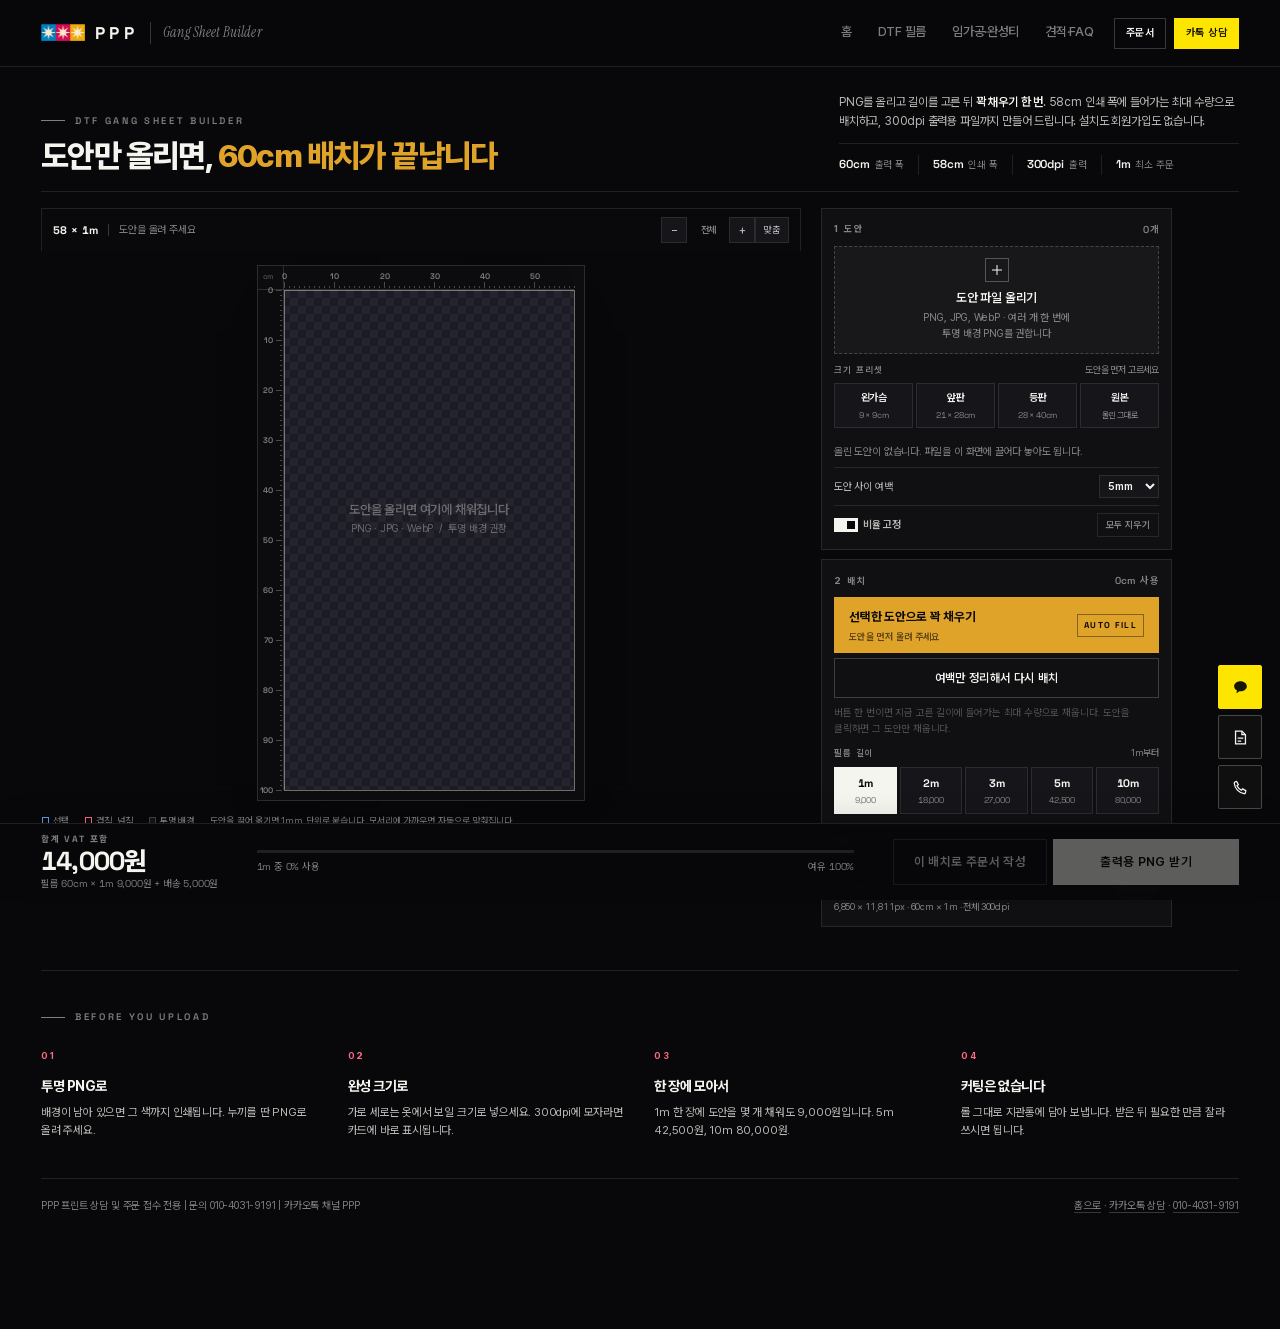
==== commit 2b882689: "상단과 푸터의 직영 표기 제거, 푸터를 상담·주문 접수 전용으로 정리" ====
--- a/builder.html
+++ b/builder.html
@@ -143,7 +143,7 @@
 .dpi.g{background:rgba(78,203,141,.14);color:#4ECB8D}
 .dpi.y{background:rgba(224,163,42,.18);color:#F0B23A}
 .dpi.r{background:rgba(255,107,133,.16);color:#FF93A6}
-.it-row{display:flex;align-items:center;gap:3px;margin-top:4px}
+.it-row{display:flex;align-items:center;gap:3px;margin-top:4px;flex-wrap:wrap;row-gap:4px}
 .nf{width:38px;height:20px;border:0;border-bottom:1px dashed var(--line-strong);background:transparent;text-align:center;font:inherit;font-size:11px;font-weight:600;font-variant-numeric:tabular-nums;color:var(--ink);padding:0;-moz-appearance:textfield;transition:border-color .15s,background .15s}
 .nf:focus{outline:0;border-bottom:1px solid var(--ink);background:#15151A}
 .nf::-webkit-outer-spin-button,.nf::-webkit-inner-spin-button{-webkit-appearance:none;margin:0}
@@ -152,9 +152,9 @@
 .ib{width:22px;height:22px;display:grid;place-items:center;color:var(--ink-50);font-size:12px;line-height:1;transition:color .15s}
 .ib:hover{color:var(--ink)}
 .qs{display:inline-flex;align-items:center;margin-left:auto;border:1px solid var(--line);background:#15151A}
-.qs button{width:20px;height:20px;display:grid;place-items:center;color:var(--ink-50);font-size:12px;line-height:1}
+.qs button{width:19px;height:20px;display:grid;place-items:center;color:var(--ink-50);font-size:12px;line-height:1}
 .qs button:hover{color:var(--ink);background:var(--paper)}
-.qs .nf{width:24px;border:0;height:20px;border-radius:0}
+.qs .nf{width:34px;border:0;height:20px;border-radius:0;text-align:center}
 .it-del{color:var(--ink-30);font-size:13px;line-height:1;margin-left:4px;transition:color .15s}
 .it-del:hover{color:var(--red)}
 .empty-none{font-size:10.5px;color:var(--ink-50);line-height:1.55;margin-top:8px}
@@ -298,7 +298,7 @@
   .bb-in{grid-template-columns:auto 1fr auto}
 }
 @media (max-width:820px){
-  body{padding-bottom:88px;font-size:15px}
+  body{padding-bottom:158px;font-size:15px}
   .hd-in{height:52px;gap:6px}
   .brand img{width:24px;height:24px}
   .brand .tag{display:none}
@@ -324,7 +324,7 @@
   .bb-act .btn{height:40px;padding:0 4px;font-size:11px;letter-spacing:-.01em}
   .bb-act .btn-dark{min-width:0}
   .bb-act .btn-up{display:inline-flex}
-  .toast{bottom:112px}
+  .toast{bottom:172px}
 }
 @media (prefers-reduced-motion:reduce){*{animation:none!important;transition:none!important}}
 
@@ -491,7 +491,7 @@
   </section>
 
   <footer class="ft">
-    <span>© 2026 PPP. 직영 DTF 공장.</span>
+    <span>PPP 프린트 상담 및 주문 접수 전용 | 문의 010-4031-9191 | 카카오톡 채널 PPP</span>
     <span><a href="index.html">홈으로</a> · <a href="https://pf.kakao.com/_HxhwvX/chat" target="_blank" rel="noopener">카카오톡 상담</a> · <a href="tel:01040319191">010-4031-9191</a></span>
   </footer>
 </main>
@@ -1461,7 +1461,8 @@
     a.innerHTML = '<b>' + over + '개가 ' + meters + 'm를 넘습니다.</b> 더 긴 길이를 고르거나 도안을 줄여 주세요.';
     a.classList.add('on');
   } else if(st.pl.length && usedLen() > st.len - MARGIN - 1){
-    a.innerHTML = '<b>거의 꽉 찼습니다.</b> 한 장 더 넣으려면 2m를 고르세요.';
+    var nx = LENS.filter(function(L){ return L > st.len; })[0];
+    a.innerHTML = '<b>거의 꽉 찼습니다.</b> 한 장 더 넣으려면 ' + (nx ? (nx/1000) + 'm' : '더 긴 길이') + '를 고르세요.';
     a.classList.add('on');
   } else { a.classList.remove('on'); }
 
